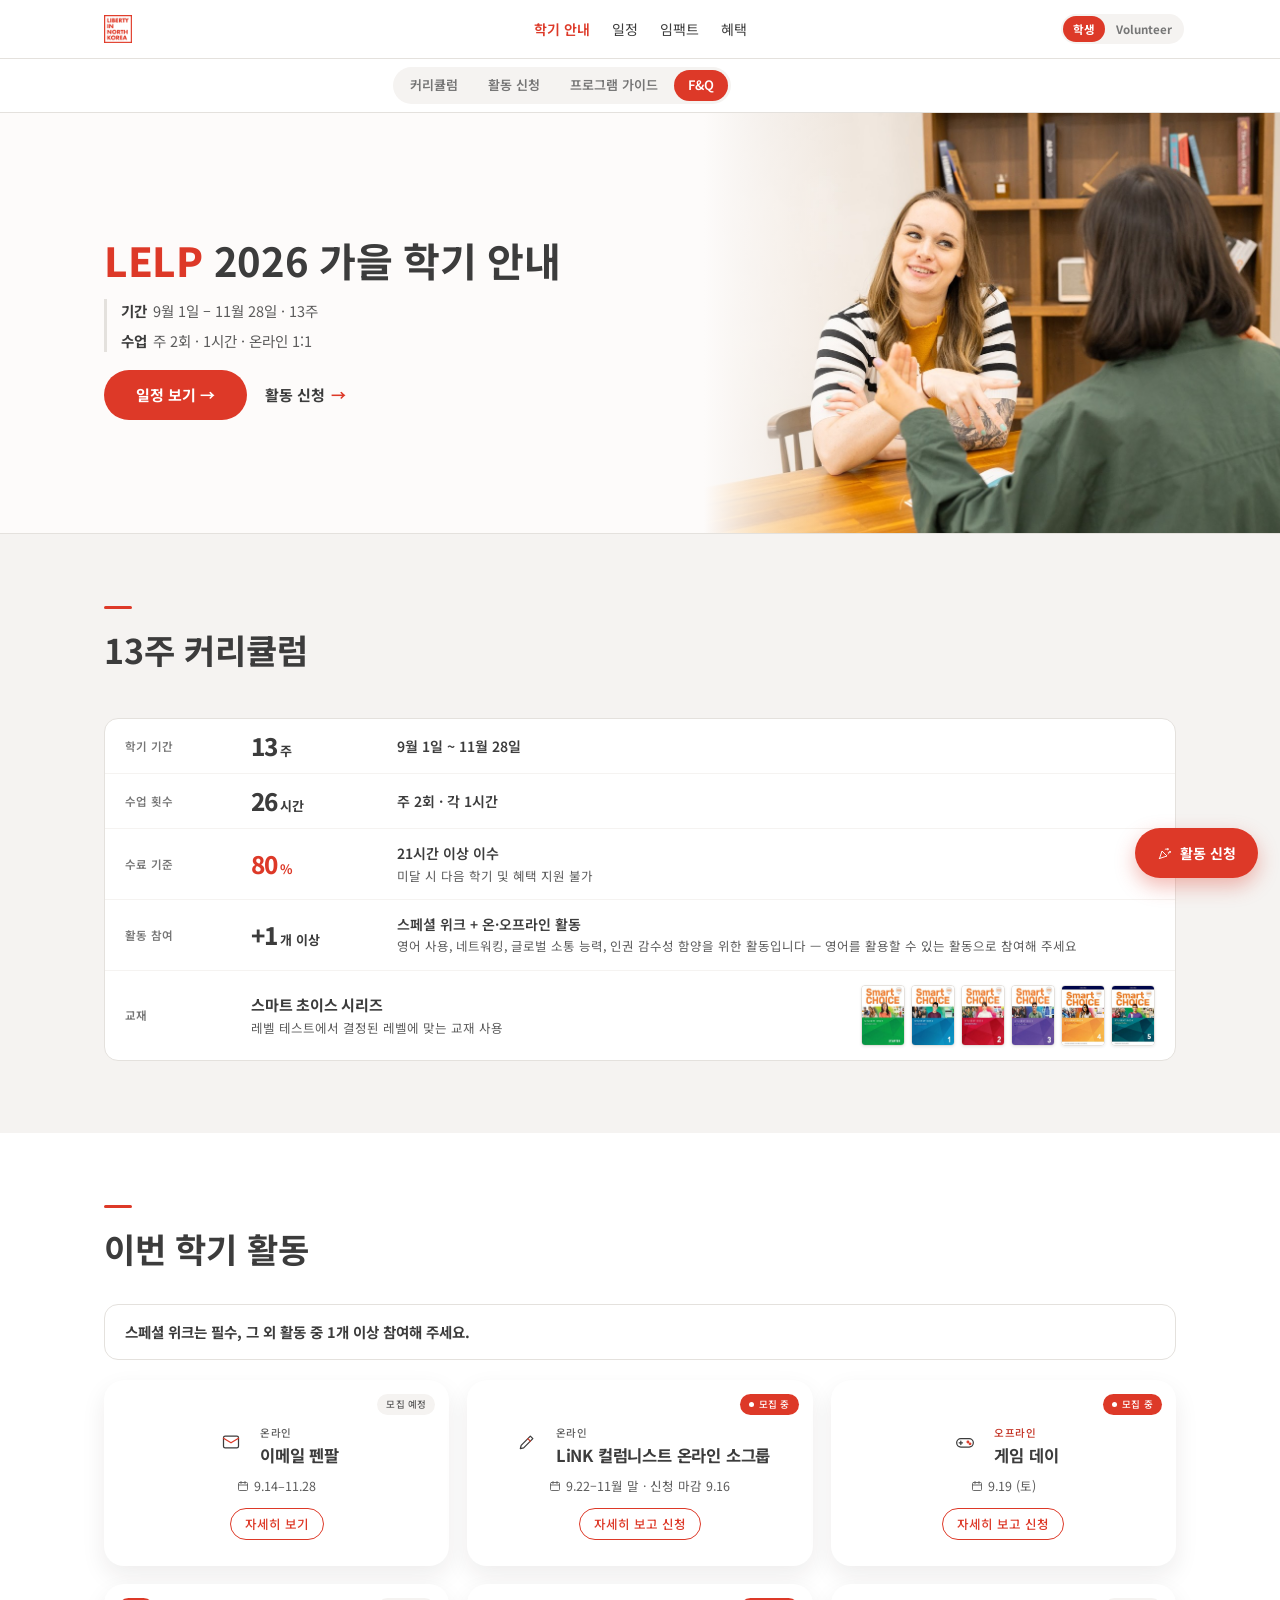
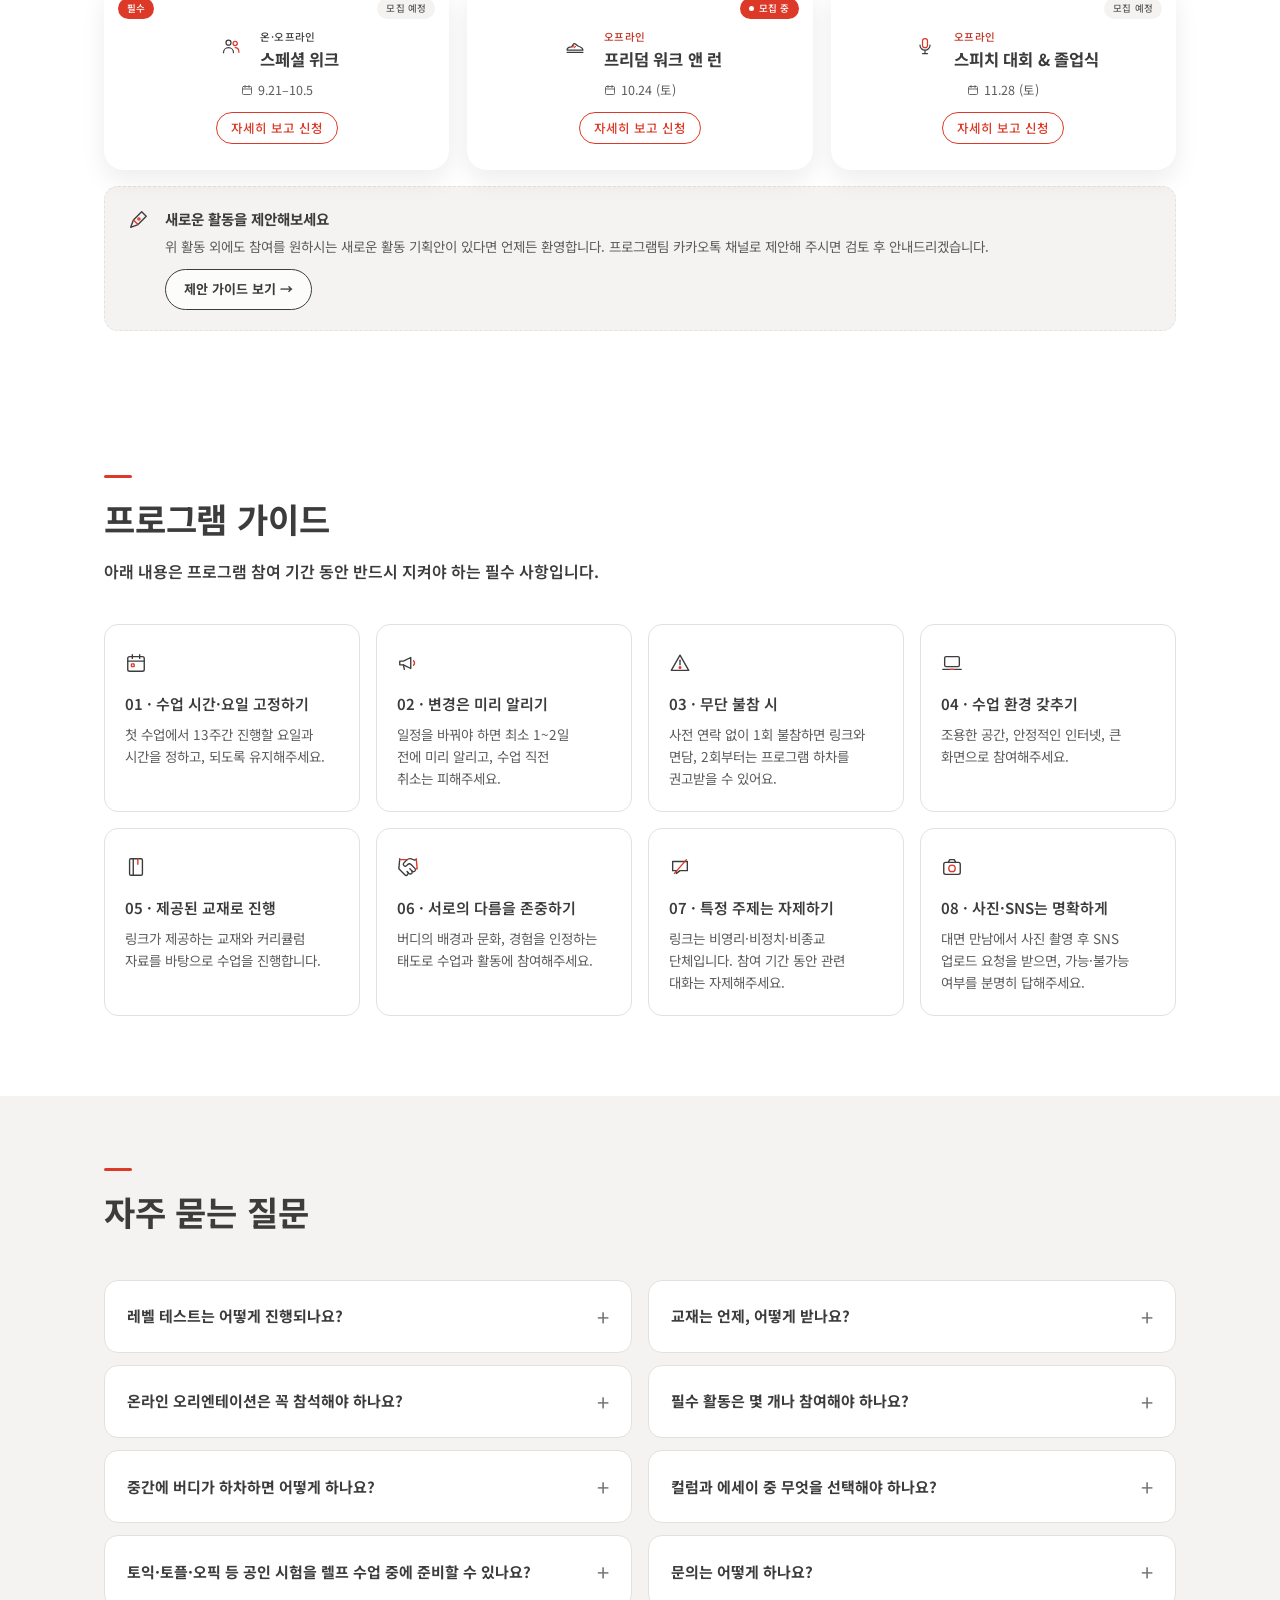
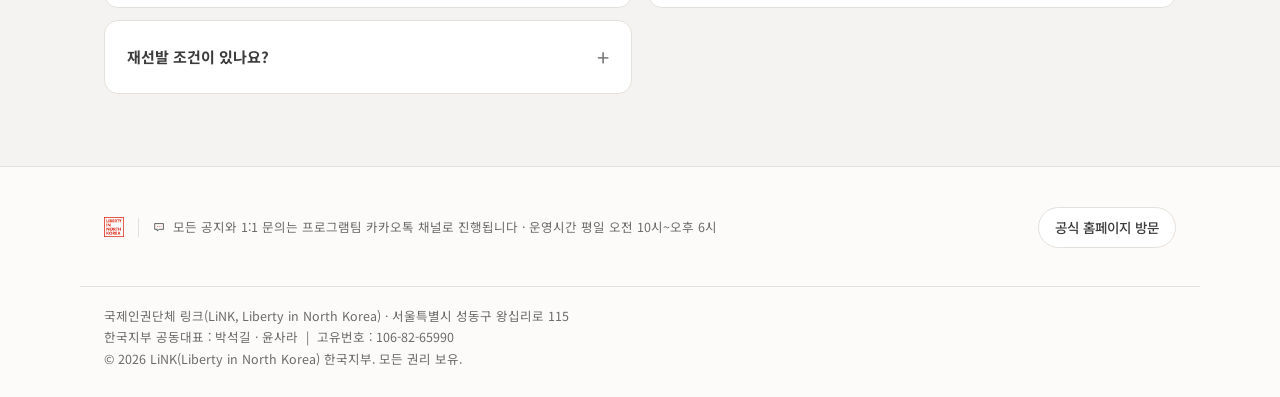
==== index.html @ 780f86e8 "Curriculum section: one panel with a row per item Replaces the 4-up stat cards with a single white p" ====
<!DOCTYPE html>
<html lang="ko">
<head>
<meta charset="UTF-8">
<meta name="viewport" content="width=device-width, initial-scale=1.0">
<title>학기 안내 · LELP · LiNK English Language Program</title>
<meta name="description" content="렐프(LELP) 2026 가을 학기 안내 — 활동, 커리큘럼, 소통 가이드를 한곳에서 확인하세요.">
<link rel="icon" href="assets/link-logo-box.png" type="image/png">
<link rel="preconnect" href="https://fonts.googleapis.com">
<link rel="preconnect" href="https://fonts.gstatic.com" crossorigin>
<link href="https://fonts.googleapis.com/css2?family=Noto+Sans+KR:wght@400;500;600;700;800&display=swap" rel="stylesheet">
<link rel="stylesheet" href="styles.css">
</head>
<body data-role="student">
<svg class="ic-sprite" aria-hidden="true" focusable="false"><symbol id="ic-calendar" viewBox="0 0 24 24"><rect x="3" y="5" width="18" height="16" rx="2"/><path d="M3 10h18M8 3v4M16 3v4"/><rect style="stroke:var(--ic-accent);fill:var(--ic-accent-fill)" x="7" y="13" width="3" height="3" rx="0.5"/></symbol><symbol id="ic-megaphone" viewBox="0 0 24 24"><path d="M3 10v4h4l8 4V6l-8 4H3z"/><path d="M7 14l1 5"/><path style="stroke:var(--ic-accent)" d="M18 9.5c1.5 1.5 1.5 3.5 0 5"/></symbol><symbol id="ic-alert" viewBox="0 0 24 24"><path d="M12 3.5 21.5 20H2.5L12 3.5z"/><path d="M12 9v5"/><circle style="stroke:var(--ic-accent);fill:var(--ic-accent-fill)" cx="12" cy="17" r="0.9"/></symbol><symbol id="ic-laptop" viewBox="0 0 24 24"><rect x="4" y="5" width="16" height="11" rx="1.5"/><path d="M2 19h20"/><path style="stroke:var(--ic-accent)" d="M10 19h4"/></symbol><symbol id="ic-book" viewBox="0 0 24 24"><rect x="5" y="3" width="14" height="18" rx="1.5"/><path d="M9 3v18"/><path style="stroke:var(--ic-accent)" d="M14 3v6"/></symbol><symbol id="ic-handshake" viewBox="0 0 24 24"><path d="m11 17 2 2a1 1 0 1 0 3-3"/><path d="m14 14 2.5 2.5a1 1 0 1 0 3-3l-3.88-3.88a3 3 0 0 0-4.24 0l-.88.88a1 1 0 1 1-3-3l2.81-2.81a5.79 5.79 0 0 1 7.06-.87l.47.28a2 2 0 0 0 1.42.25L21 4"/><path style="stroke:var(--ic-accent)" d="m21 3 1 11h-2"/><path d="M3 3 2 14l6.5 6.5a1 1 0 1 0 3-3"/><path style="stroke:var(--ic-accent)" d="M3 4h8"/></symbol><symbol id="ic-topic-off" viewBox="0 0 24 24"><path d="M4 6h16v10h-8l-4 3v-3H4z"/><path style="stroke:var(--ic-accent)" d="M6 19 19 4"/></symbol><symbol id="ic-camera" viewBox="0 0 24 24"><rect x="3" y="7" width="18" height="13" rx="2"/><path d="M8 7l1.5-3h5L16 7"/><circle style="stroke:var(--ic-accent);fill:var(--ic-accent-fill)" cx="12" cy="13.5" r="3.5"/></symbol><symbol id="ic-pencil" viewBox="0 0 24 24"><path d="M4 20l1-4L16 5l3 3L8 19l-4 1z"/><path style="stroke:var(--ic-accent)" d="M13 8l3 3"/></symbol><symbol id="ic-mail" viewBox="0 0 24 24"><rect x="3" y="5" width="18" height="14" rx="2"/><path style="stroke:var(--ic-accent)" d="M3 7.5 12 13l9-5.5"/></symbol><symbol id="ic-mic" viewBox="0 0 24 24"><rect style="stroke:var(--ic-accent);fill:var(--ic-accent-fill)" x="9" y="3" width="6" height="11" rx="3"/><path d="M6 11a6 6 0 0 0 12 0M12 17v4M9 21h6"/></symbol><symbol id="ic-gamepad" viewBox="0 0 24 24"><rect x="2" y="8" width="20" height="10" rx="5"/><path d="M7 11v4M5 13h4"/><circle style="stroke:var(--ic-accent);fill:var(--ic-accent-fill)" cx="15.5" cy="12" r="1"/><circle style="stroke:var(--ic-accent);fill:var(--ic-accent-fill)" cx="18" cy="14.2" r="1"/></symbol><symbol id="ic-sneaker" viewBox="0 0 24 24"><path d="M2.5 17h19c0-3-3-4-6-5l-3-2.5c-1-.8-2-.6-2.6.4L8 13c-3 0-5.5 1-5.5 4z"/><path d="M2.5 19.5h19"/><path style="stroke:var(--ic-accent)" d="M9 13l1.5-1.5M11 14l1.5-1.5"/></symbol><symbol id="ic-people" viewBox="0 0 24 24"><circle cx="9" cy="8" r="3"/><path d="M3 20c0-3.5 2.7-6 6-6s6 2.5 6 6"/><circle style="stroke:var(--ic-accent);fill:var(--ic-accent-fill)" cx="17" cy="9" r="2.5"/><path style="stroke:var(--ic-accent)" d="M17 14c2.5 0 4.5 2 4.5 5.5"/></symbol><symbol id="ic-clapper" viewBox="0 0 24 24"><rect x="3" y="10" width="18" height="11" rx="2"/><path d="M3 10l2-5 16 2-1 3"/><path style="stroke:var(--ic-accent)" d="M8 5.5l2 4M13 6.2l2 4"/></symbol><symbol id="ic-party" viewBox="0 0 24 24"><path style="stroke:var(--ic-accent);fill:var(--ic-accent-fill)" d="M4 20l4-12 8 8-12 4z"/><path d="M13 5.5c1-1 2-1 3 0M18 10c1 1 1 2 0 3"/><circle cx="17" cy="5" r="0.9"/><circle cx="20.5" cy="9.5" r="0.9"/></symbol><symbol id="ic-pin" viewBox="0 0 24 24"><path d="M12 21s-7-6-7-11a7 7 0 0 1 14 0c0 5-7 11-7 11z"/><circle style="stroke:var(--ic-accent);fill:var(--ic-accent-fill)" cx="12" cy="10" r="2.5"/></symbol><symbol id="ic-pen" viewBox="0 0 24 24"><path d="M4 20l3-8 9-9 5 5-9 9-8 3z"/><path style="stroke:var(--ic-accent)" d="M7 12l5 5"/><circle style="stroke:var(--ic-accent);fill:var(--ic-accent-fill)" cx="13" cy="11" r="1.2"/></symbol><symbol id="ic-books" viewBox="0 0 24 24"><rect x="3.5" y="4" width="4" height="16" rx="1"/><rect style="stroke:var(--ic-accent);fill:var(--ic-accent-fill)" x="9.5" y="4" width="4" height="16" rx="1"/><path d="M15 5.5l3.8-1 3.7 14.5-3.8 1z"/></symbol><symbol id="ic-globe" viewBox="0 0 24 24"><circle cx="12" cy="12" r="9"/><ellipse cx="12" cy="12" rx="3.8" ry="9"/><path style="stroke:var(--ic-accent)" d="M3 12h18M4.5 7.5h15M4.5 16.5h15"/></symbol><symbol id="ic-sprout" viewBox="0 0 24 24"><path d="M12 21V11"/><path d="M12 13c0-4-3-6.5-7.5-6.5C4.5 10.5 7.5 13 12 13z"/><path style="stroke:var(--ic-accent);fill:var(--ic-accent-fill)" d="M12 11c0-4 3-6.5 7.5-6.5C19.5 8.5 16.5 11 12 11z"/></symbol><symbol id="ic-grad" viewBox="0 0 24 24"><path d="M2 9l10-4 10 4-10 4L2 9z"/><path d="M6 11v4c0 2 3 3.5 6 3.5s6-1.5 6-3.5v-4"/><path style="stroke:var(--ic-accent)" d="M22 9v6"/></symbol><symbol id="ic-medal" viewBox="0 0 24 24"><circle style="stroke:var(--ic-accent);fill:var(--ic-accent-fill)" cx="12" cy="15" r="5"/><path d="M9.5 10.5 6.5 3H11l1.5 3.5M14.5 10.5 17.5 3H13"/></symbol><symbol id="ic-trophy" viewBox="0 0 24 24"><path d="M7 4h10v5a5 5 0 0 1-10 0V4z"/><path d="M7 6H4a3 3 0 0 0 3 4M17 6h3a3 3 0 0 1-3 4"/><path d="M12 14v3M8 20h8"/><path style="stroke:var(--ic-accent);fill:var(--ic-accent-fill)" d="M10 17h4v3h-4z"/></symbol><symbol id="ic-bulb" viewBox="0 0 24 24"><path d="M8.5 14a5.5 5.5 0 1 1 7 0c-1 1-1.5 2-1.5 3h-4c0-1-.5-2-1.5-3z"/><path d="M10 20h4"/><path style="stroke:var(--ic-accent)" d="M11 10.5l1 2 1-2"/></symbol><symbol id="ic-card" viewBox="0 0 24 24"><rect x="2" y="6" width="20" height="13" rx="2"/><path style="stroke:var(--ic-accent);fill:var(--ic-accent-fill)" d="M2 9.5h20v2.5H2z"/><path d="M6 15.5h4"/></symbol><symbol id="ic-briefcase" viewBox="0 0 24 24"><rect x="3" y="8" width="18" height="12" rx="2"/><path d="M9 8V6a2 2 0 0 1 2-2h2a2 2 0 0 1 2 2v2"/><path style="stroke:var(--ic-accent)" d="M3 13h18"/></symbol><symbol id="ic-plane" viewBox="0 0 24 24"><path d="M3 11 21 4l-6 17-3-8-9-2z"/><path style="stroke:var(--ic-accent)" d="M12 13l9-9"/></symbol><symbol id="ic-dining" viewBox="0 0 24 24"><path d="M7 3v5a2 2 0 0 0 4 0V3M9 10v11"/><path style="stroke:var(--ic-accent);fill:var(--ic-accent-fill)" d="M17 3c-2.5 2-2.5 8 0 10v8"/></symbol><symbol id="ic-chat" viewBox="0 0 24 24"><path d="M4 5h16v11h-8l-4 3v-3H4z"/><path style="stroke:var(--ic-accent)" d="M8.5 10.5h.01M12 10.5h.01M15.5 10.5h.01"/></symbol><symbol id="ic-heart" viewBox="0 0 24 24"><path d="M12 20s-7-4.5-7-10a4 4 0 0 1 7-2.5A4 4 0 0 1 19 10c0 5.5-7 10-7 10z"/><path style="stroke:var(--ic-accent)" d="M8.3 9c.2-1 1-1.8 2-2.2"/></symbol><symbol id="ic-book-open" viewBox="0 0 24 24"><path d="M12 6c-2-1.5-5-1.5-8-.5V19c3-1 6-1 8 .5 2-1.5 5-1.5 8-.5V5.5c-3-1-6-1-8 .5z"/><path style="stroke:var(--ic-accent)" d="M12 6v13.5"/></symbol></svg>

<!-- ============ HEADER ============ -->
<header class="site-header">
  <div class="header-inner">
    <a class="brand" href="index.html">
      <span class="brand-lockup">
        <span class="brand-row">
          <img class="brand-mark" src="assets/link-logo-box.png" alt="LiNK — Liberty in North Korea">
        </span>
      </span>
    </a>

    <nav class="main-nav">
      <a href="index.html"><span data-r-student>학기 안내</span><span data-r-volunteer>Guide</span></a>
      <a href="timeline.html"><span data-r-student>일정</span><span data-r-volunteer>Schedule</span></a>
      <a href="impact.html"><span data-r-student>임팩트</span><span data-r-volunteer>Impact</span></a>
      <a href="benefits.html"><span data-r-student>혜택</span><span data-r-volunteer>Benefits</span></a>
    </nav>

    <div class="role-switch" role="group" aria-label="역할 선택 / Choose your role">
      <span class="role-switch-thumb" aria-hidden="true"></span>
      <button class="role-btn" data-role-btn="student" aria-pressed="true">학생</button>
      <button class="role-btn" data-role-btn="volunteer" aria-pressed="false">Volunteer</button>
    </div>

    <button class="nav-toggle" aria-label="메뉴 열기" aria-expanded="false"><span></span><span></span><span></span></button>
  </div>
  <nav class="mobile-nav">
    <a href="index.html"><span data-r-student>학기 안내</span><span data-r-volunteer>Guide</span></a>
    <a href="timeline.html"><span data-r-student>일정</span><span data-r-volunteer>Schedule</span></a>
    <a href="impact.html"><span data-r-student>임팩트</span><span data-r-volunteer>Impact</span></a>
    <a href="benefits.html"><span data-r-student>혜택</span><span data-r-volunteer>Benefits</span></a>
  </nav>
</header>

<!-- ============ SUB-NAV (jump to section, this page only) ============ -->
<nav class="subnav" aria-label="학기 안내 페이지 섹션 이동">
  <div class="subnav-inner">
    <span class="subnav-thumb" aria-hidden="true"></span>
    <a href="#sg-curriculum" class="subnav-link"><span data-r-student>커리큘럼</span><span data-r-volunteer>Curriculum</span></a>
    <a href="#sg-activities" class="subnav-link"><span data-r-student>활동 신청</span><span data-r-volunteer>Sign Up</span></a>
    <a href="#sg-guide" class="subnav-link"><span data-r-student>프로그램 가이드</span><span data-r-volunteer>Program Guide</span></a>
    <a href="#sg-faq" class="subnav-link"><span data-r-student>F&amp;Q</span><span data-r-volunteer>F&amp;Q</span></a>
  </div>
</nav>

<main id="top">

  <!-- ============ HERO ============ -->
  <section class="hero hero-split">
    <div class="container">
      <div class="hero-text">
        <h1>
          <span data-r-student><strong class="hero-accent">LELP</strong> 2026 가을 학기 안내</span>
          <span data-r-volunteer><strong class="hero-accent">LELP</strong> Fall Semester 2026</span>
        </h1>
        <div class="hero-facts">
          <div><b><span data-r-student>기간</span><span data-r-volunteer>Period</span></b><span data-r-student>9월 1일 – 11월 28일 · 13주</span><span data-r-volunteer>Sep 1 – Nov 28 · 13 weeks</span></div>
          <div><b><span data-r-student>수업</span><span data-r-volunteer>Classes</span></b><span data-r-student>주 2회 · 1시간 · 온라인 1:1</span><span data-r-volunteer>Twice a week · 1 hour · 1:1 online</span></div>
        </div>

        <div class="hero-actions">
          <a href="timeline.html" class="btn btn-primary">
            <span data-r-student>일정 보기 →</span><span data-r-volunteer>View Schedule →</span>
          </a>
          <a href="#sg-activities" class="hero-link"><span data-r-student>활동 신청</span><span data-r-volunteer>Sign Up</span><i aria-hidden="true">→</i></a>
        </div>
      </div>
    <div class="hero-photo"><img src="assets/overview/conversation-hero.jpg" alt="LELP student and volunteer in a 1:1 conversation session" loading="eager"></div>
    </div>
  </section>

  <!-- ============ CURRICULUM ============ -->
  <section id="sg-curriculum" class="alt-bg">
    <div class="container">
      <div class="section-head">
        <div class="sh-row">
          <h2><span data-r-student>13주 커리큘럼</span><span data-r-volunteer>13-Week Curriculum</span></h2>
        </div>
      </div>
      <div class="spec-panel">
        <div class="spec-line">
          <span class="spec-key"><span data-r-student>학기 기간</span><span data-r-volunteer>Semester Period</span></span>
          <p class="spec-big"><span data-r-student>13<small>주</small></span><span data-r-volunteer>13<small>weeks</small></span></p>
          <div class="spec-body">
            <p class="spec-desc"><span data-r-student>9월 1일 ~ 11월 28일</span><span data-r-volunteer>Sep 1 – Nov 28</span></p>
          </div>
        </div>
        <div class="spec-line">
          <span class="spec-key"><span data-r-student>수업 횟수</span><span data-r-volunteer>Class Frequency</span></span>
          <p class="spec-big"><span data-r-student>26<small>시간</small></span><span data-r-volunteer>26<small>hrs</small></span></p>
          <div class="spec-body">
            <p class="spec-desc"><span data-r-student>주 2회 · 각 1시간</span><span data-r-volunteer>Twice a week · 1 hour each</span></p>
          </div>
        </div>
        <div class="spec-line">
          <span class="spec-key"><span data-r-student>수료 기준</span><span data-r-volunteer>Completion Requirement</span></span>
          <p class="spec-big spec-val-accent">80<small>%</small></p>
          <div class="spec-body">
            <p class="spec-desc"><span data-r-student>21시간 이상 이수</span><span data-r-volunteer>21+ hours attended</span></p>
            <p class="spec-note">
              <span data-r-student>미달 시 다음 학기 및 혜택 지원 불가</span>
              <span data-r-volunteer>Falling short may limit next-semester participation and benefits</span>
            </p>
          </div>
        </div>
        <div class="spec-line">
          <span class="spec-key"><span data-r-student>활동 참여</span><span data-r-volunteer>Activity Participation</span></span>
          <p class="spec-big"><span data-r-student>+1<small>개 이상</small></span><span data-r-volunteer>Optional</span></p>
          <div class="spec-body">
            <p class="spec-desc"><span data-r-student>스페셜 위크 + 온·오프라인 활동</span><span data-r-volunteer>Join any activities you like</span></p>
            <p class="spec-note">
              <span data-r-student>영어 사용, 네트워킹, 글로벌 소통 능력, 인권 감수성 함양을 위한 활동입니다 — 영어를 활용할 수 있는 활동으로 참여해 주세요</span>
              <span data-r-volunteer>Activities build English use, networking, global communication, and human-rights awareness</span>
            </p>
          </div>
        </div>
        <div class="spec-line spec-line-book">
          <span class="spec-key"><span data-r-student>교재</span><span data-r-volunteer>Textbook</span></span>
          <div class="spec-body">
            <p class="spec-val"><span data-r-student>스마트 초이스 시리즈</span><span data-r-volunteer>Smart Choice series</span></p>
            <p class="spec-note" data-r-student>레벨 테스트에서 결정된 레벨에 맞는 교재 사용</p>
          </div>
          <div class="textbook-covers">
            <img src="assets/textbook/smart-choice-starter.jpg" alt="Smart Choice Starter" loading="lazy">
            <img src="assets/textbook/smart-choice-1.jpg" alt="Smart Choice 1" loading="lazy">
            <img src="assets/textbook/smart-choice-2.jpg" alt="Smart Choice 2" loading="lazy">
            <img src="assets/textbook/smart-choice-3.jpg" alt="Smart Choice 3" loading="lazy">
            <img src="assets/textbook/smart-choice-4.jpg" alt="Smart Choice 4" loading="lazy">
            <img src="assets/textbook/smart-choice-5.jpg" alt="Smart Choice 5" loading="lazy">
          </div>
        </div>
      </div>
    </div>
  </section>

  <!-- ============ ACTIVITIES (this semester's events) ============ -->
  <section id="sg-activities">
    <div class="container">
      <div class="section-head">
        <div class="sh-row">
          <h2><span data-r-student>이번 학기 활동</span><span data-r-volunteer>Activities</span></h2>
        </div>
      </div>
      <div class="activity-timeline">
        <div class="activity-highlight" data-r-student>
          <div class="ah-text">
            <p>스페셜 위크는 필수, 그 외 활동 중 1개 이상 참여해 주세요.</p>
          </div>
        </div>
        <div class="activity-grid">
          <div class="ac-card ac-cat-online" data-r-student>
            <span class="ac-status ac-status-upcoming"><span data-r-student>모집 예정</span><span data-r-volunteer>Opening Soon</span></span>
            <div class="ac-head">
              <div class="ac-icon"><svg class="ic" aria-hidden="true"><use href="#ic-mail"/></svg></div>
              <div class="ac-head-text">
                <span class="ac-tag" data-r-student>온라인</span>
                <h4 class="ac-title" data-r-student>이메일 펜팔</h4>
              </div>
            </div>
            <span class="ac-date" data-r-student>9.14–11.28</span>
            <a href="activity.html#act-penpal" class="ac-btn" data-r-student>자세히 보기</a>
          </div>
          <div class="ac-card ac-cat-online" data-r-student>
            <span class="ac-status ac-status-upcoming"><span data-r-student>모집 예정</span><span data-r-volunteer>Opening Soon</span></span>
            <div class="ac-head">
              <div class="ac-icon"><svg class="ic" aria-hidden="true"><use href="#ic-pencil"/></svg></div>
              <div class="ac-head-text">
                <span class="ac-tag" data-r-student>온라인</span>
                <h4 class="ac-title" data-r-student>LiNK 컬럼니스트 온라인 소그룹</h4>
              </div>
            </div>
            <span class="ac-date" data-r-student>9.22–11월 말 · 신청 마감 9.16</span>
            <a href="activity.html#act-column" class="ac-btn" data-r-student>자세히 보고 신청</a>
          </div>
          <div class="ac-card ac-cat-offline">
            <span class="ac-status ac-status-upcoming"><span data-r-student>모집 예정</span><span data-r-volunteer>Opening Soon</span></span>
            <div class="ac-head">
              <div class="ac-icon"><svg class="ic" aria-hidden="true"><use href="#ic-gamepad"/></svg></div>
              <div class="ac-head-text">
                <span class="ac-tag"><span data-r-student>오프라인</span><span data-r-volunteer>Offline</span></span>
                <h4 class="ac-title"><span data-r-student>게임 데이</span><span data-r-volunteer>Game Day</span></h4>
              </div>
            </div>
            <span class="ac-date"><span data-r-student>9.19 (토)</span><span data-r-volunteer>Sep 19 (Sat)</span></span>
            <a href="activity.html#act-gameday" class="ac-btn"><span data-r-student>자세히 보고 신청</span><span data-r-volunteer>Details &amp; Apply</span></a>
          </div>
          <div class="ac-card ac-cat-mixed">
            <span class="ac-required" data-r-student>필수</span>
            <span class="ac-status ac-status-upcoming"><span data-r-student>모집 예정</span><span data-r-volunteer>Opening Soon</span></span>
            <div class="ac-head">
              <div class="ac-icon"><svg class="ic" aria-hidden="true"><use href="#ic-people"/></svg></div>
              <div class="ac-head-text">
                <span class="ac-tag"><span data-r-student>온·오프라인</span><span data-r-volunteer>On/Offline</span></span>
                <h4 class="ac-title"><span data-r-student>스페셜 위크</span><span data-r-volunteer>Special Weeks</span></h4>
              </div>
            </div>
            <span class="ac-date"><span data-r-student>9.21–10.5</span><span data-r-volunteer>Sep 21–Oct 5</span></span>
            <a href="activity.html#act-specialweek" class="ac-btn"><span data-r-student>자세히 보고 신청</span><span data-r-volunteer>Details &amp; Apply</span></a>
          </div>
          <div class="ac-card ac-cat-offline">
            <span class="ac-status ac-status-upcoming"><span data-r-student>모집 예정</span><span data-r-volunteer>Opening Soon</span></span>
            <div class="ac-head">
              <div class="ac-icon"><svg class="ic" aria-hidden="true"><use href="#ic-sneaker"/></svg></div>
              <div class="ac-head-text">
                <span class="ac-tag"><span data-r-student>오프라인</span><span data-r-volunteer>Offline</span></span>
                <h4 class="ac-title"><span data-r-student>프리덤 워크 앤 런</span><span data-r-volunteer>Freedom Walk &amp; Run</span></h4>
              </div>
            </div>
            <span class="ac-date"><span data-r-student>10.24 (토)</span><span data-r-volunteer>Oct 24 (Sat)</span></span>
            <a href="https://fwr.libertyinnorthkorea.or.kr/2026/" class="ac-btn" target="_blank" rel="noopener"><span data-r-student>자세히 보고 신청</span><span data-r-volunteer>Details &amp; Apply</span></a>
          </div>
          <div class="ac-card ac-cat-offline">
            <span class="ac-status ac-status-upcoming"><span data-r-student>모집 예정</span><span data-r-volunteer>Opening Soon</span></span>
            <div class="ac-head">
              <div class="ac-icon"><svg class="ic" aria-hidden="true"><use href="#ic-mic"/></svg></div>
              <div class="ac-head-text">
                <span class="ac-tag"><span data-r-student>오프라인</span><span data-r-volunteer>Offline</span></span>
                <h4 class="ac-title"><span data-r-student>스피치 대회 &amp; 졸업식</span><span data-r-volunteer>Speech Contest &amp; Completion Ceremony</span></h4>
              </div>
            </div>
            <span class="ac-date"><span data-r-student>11.28 (토)</span><span data-r-volunteer>Nov 28 (Sat)</span></span>
            <a href="activity.html#act-speech" class="ac-btn"><span data-r-student>자세히 보고 신청</span><span data-r-volunteer>Details &amp; Apply</span></a>
          </div>
        </div>
        <div class="activity-proposal">
          <div class="ap-icon"><svg class="ic" aria-hidden="true"><use href="#ic-pen"/></svg></div>
          <div class="ap-body">
            <h4>
              <span data-r-student>새로운 활동을 제안해보세요</span>
              <span data-r-volunteer>Propose a New Activity</span>
            </h4>
            <p>
              <span data-r-student>위 활동 외에도 참여를 원하시는 새로운 활동 기획안이 있다면 언제든 환영합니다. 프로그램팀 카카오톡 채널로 제안해 주시면 검토 후 안내드리겠습니다.</span>
              <span data-r-volunteer>Beyond the activities listed above, we welcome proposals for new activities at any time. Please share your idea with the program team via KakaoTalk, and we will follow up after reviewing it.</span>
            </p>
            <a href="proposal-guide.html" class="btn btn-ghost btn-sm">
              <span data-r-student>제안 가이드 보기 →</span><span data-r-volunteer>View Proposal Guide →</span>
            </a>
          </div>
        </div>
      </div>
    </div>
  </section>

  <!-- ============ COMMUNICATION GUIDE ============ -->
  <section id="sg-guide">
    <div class="container">
      <div class="section-head">
        <div class="sh-row">
          <h2><span data-r-student>프로그램 가이드</span><span data-r-volunteer>Program Guide</span></h2>
        </div>
        <p><span data-r-student>아래 내용은 프로그램 참여 기간 동안 반드시 지켜야 하는 필수 사항입니다.</span><span data-r-volunteer>The items below are required guidelines you must follow throughout the program.</span></p>
      </div>
      <div class="motivation-grid motivation-grid-4">
        <div class="motivation-card">
          <div class="icon"><svg class="ic" aria-hidden="true"><use href="#ic-calendar"/></svg></div>
          <h4><span data-r-student>01 · 수업 시간·요일 고정하기</span><span data-r-volunteer>01 · Fix Your Class Time</span></h4>
          <p>
            <span data-r-student>첫 수업에서 13주간 진행할 요일과 시간을 정하고, 되도록 유지해주세요.</span>
            <span data-r-volunteer>Agree on a weekly day and time with your buddy in your first session, and stick to it for the 13 weeks.</span>
          </p>
        </div>
        <div class="motivation-card">
          <div class="icon"><svg class="ic" aria-hidden="true"><use href="#ic-megaphone"/></svg></div>
          <h4><span data-r-student>02 · 변경은 미리 알리기</span><span data-r-volunteer>02 · Give Advance Notice</span></h4>
          <p>
            <span data-r-student>일정을 바꿔야 하면 최소 1~2일 전에 미리 알리고, 수업 직전 취소는 피해주세요.</span>
            <span data-r-volunteer>If you need to reschedule, let your buddy know at least 1–2 days ahead, and avoid canceling right before class.</span>
          </p>
        </div>
        <div class="motivation-card" data-r-student>
          <div class="icon"><svg class="ic" aria-hidden="true"><use href="#ic-alert"/></svg></div>
          <h4><span data-r-student>03 · 무단 불참 시</span></h4>
          <p>
            <span data-r-student>사전 연락 없이 1회 불참하면 링크와 면담, 2회부터는 프로그램 하차를 권고받을 수 있어요.</span>
          </p>
        </div>
        <div class="motivation-card">
          <div class="icon"><svg class="ic" aria-hidden="true"><use href="#ic-laptop"/></svg></div>
          <h4><span data-r-student>04 · 수업 환경 갖추기</span><span data-r-volunteer>03 · Set Up Your Space</span></h4>
          <p>
            <span data-r-student>조용한 공간, 안정적인 인터넷, 큰 화면으로 참여해주세요.</span>
            <span data-r-volunteer>Join from a quiet space with a stable connection, on as large a screen as you can.</span>
          </p>
        </div>
        <div class="motivation-card">
          <div class="icon"><svg class="ic" aria-hidden="true"><use href="#ic-book"/></svg></div>
          <h4><span data-r-student>05 · 제공된 교재로 진행</span><span data-r-volunteer>04 · Use the Provided Materials</span></h4>
          <p>
            <span data-r-student>링크가 제공하는 교재와 커리큘럼 자료를 바탕으로 수업을 진행합니다.</span>
            <span data-r-volunteer>Sessions follow the curriculum and materials LiNK provides.</span>
          </p>
        </div>
        <div class="motivation-card">
          <div class="icon"><svg class="ic" aria-hidden="true"><use href="#ic-handshake"/></svg></div>
          <h4><span data-r-student>06 · 서로의 다름을 존중하기</span><span data-r-volunteer>05 · Respect Each Other's Background</span></h4>
          <p>
            <span data-r-student>버디의 배경과 문화, 경험을 인정하는 태도로 수업과 활동에 참여해주세요.</span>
            <span data-r-volunteer>Approach sessions and activities with respect for your student's culture and experience.</span>
          </p>
        </div>
        <div class="motivation-card">
          <div class="icon"><svg class="ic" aria-hidden="true"><use href="#ic-topic-off"/></svg></div>
          <h4><span data-r-student>07 · 특정 주제는 자제하기</span><span data-r-volunteer>06 · Keep Certain Topics Off the Table</span></h4>
          <p>
            <span data-r-student>링크는 비영리·비정치·비종교 단체입니다. 참여 기간 동안 관련 대화는 자제해주세요.</span>
            <span data-r-volunteer>LiNK is a non-profit, non-political, non-religious organization — please avoid these topics during the program.</span>
          </p>
        </div>
        <div class="motivation-card">
          <div class="icon"><svg class="ic" aria-hidden="true"><use href="#ic-camera"/></svg></div>
          <h4><span data-r-student>08 · 사진·SNS는 명확하게</span><span data-r-volunteer>07 · Be Clear About Photos</span></h4>
          <p>
            <span data-r-student>대면 만남에서 사진 촬영 후 SNS 업로드 요청을 받으면, 가능·불가능 여부를 분명히 답해주세요.</span>
            <span data-r-volunteer>If you take photos together and plan to post them on social media, please make sure to get your student's consent first.</span>
          </p>
        </div>
      </div>
    </div>
  </section>

  <!-- ============ F&Q ============ -->
  <section id="sg-faq" class="alt-bg">
    <div class="container">
      <div class="section-head">
        <div class="sh-row">
          <h2><span data-r-student>자주 묻는 질문</span><span data-r-volunteer>Frequently Asked Questions</span></h2>
        </div>
      </div>
      <div class="faq-acc">
        <details class="faq-acc-item">
          <summary><span data-r-student>레벨 테스트는 어떻게 진행되나요?</span><span data-r-volunteer>How does the level test work?</span></summary>
          <p>
            <span data-r-student>8월 18~20일 전화로 1:1 레벨 테스트를 진행해 회화 실력을 확인하고, 그에 맞는 교재와 봉사자를 매칭합니다.</span>
            <span data-r-volunteer>A 1:1 phone level test is conducted to assess your student's speaking level and match them with the right textbook and volunteer.</span>
          </p>
        </details>
        <details class="faq-acc-item" data-r-student>
          <summary data-r-student>교재는 언제, 어떻게 받나요?</summary>
          <div class="faq-answer" data-r-student>
            <div class="faq-block">
              <span class="faq-subhead-pill">주문·배송</span>
              <ul>
                <li>9월 1~2일 주문 시 <strong>1~2일 내</strong> 수령</li>
                <li>종이 교재: 교보문고 &lsquo;선물하기&rsquo;로 발송 — 카카오톡 알림톡에서 배송지 직접 입력 (교보문고 회원가입 필요)</li>
                <li>전자 교재: 접속 주소와 아이디·비밀번호 제공</li>
              </ul>
            </div>
            <div class="faq-block">
              <span class="faq-subhead-pill">받는 교재</span>
              <ul>
                <li>신입생: 레벨테스트 결과에 맞는 교재 배정</li>
                <li>기존 참가자: &lsquo;기존 교재 계속 사용&rsquo; 선택 시 갖고 있는 책 그대로, 그 외에는 점수에 따라 배정</li>
              </ul>
            </div>
            <div class="faq-block">
              <span class="faq-subhead-pill">중도 하차 시</span>
              <ul>
                <li>시작 후 2~3주 이내 하차하면 교재 반송 (택배비 본인 부담)</li>
              </ul>
            </div>
          </div>
        </details>
        <details class="faq-acc-item">
          <summary><span data-r-student>온라인 오리엔테이션은 꼭 참석해야 하나요?</span><span data-r-volunteer>Is the online orientation mandatory?</span></summary>
          <p>
            <span data-r-student>네, 8월 24일 온라인 오리엔테이션은 기존 참가자를 포함해 전원 필수 참여입니다.</span>
            <span data-r-volunteer>Yes and no. It's optional for returning volunteers, but mandatory for new volunteers. If you're unable to attend, orientation materials and a quiz will be provided instead.</span>
          </p>
        </details>
        <details class="faq-acc-item" data-r-student>
          <summary data-r-student>필수 활동은 몇 개나 참여해야 하나요?</summary>
          <p data-r-student>
            스페셜 위크(9.21~10.5)는 필수이며, 이 외 온·오프라인 활동 중 1개 이상 참여가 요구됩니다.
          </p>
        </details>
        <details class="faq-acc-item" data-r-student>
          <summary data-r-student>중간에 버디가 하차하면 어떻게 하나요?</summary>
          <div class="faq-answer" data-r-student>
            <p>하차 시점에 따라 아래와 같이 지원해 드립니다.</p>
            <div class="faq-block">
              <span class="faq-subhead-pill">학기 초반에 하차한 경우</span>
              <ul>
                <li>대기자 중 봉사자를 새로 선발해 <strong>재매칭</strong>해 드립니다 — <strong>3일에서 길게는 일주일</strong> 정도 소요돼요.</li>
              </ul>
              <div class="faq-callout">재매칭 기간에 진행되지 못한 수업 시간은 <strong>수료 조건에서 제외</strong>되어 불이익이 없습니다.</div>
            </div>
            <div class="faq-block">
              <span class="faq-subhead-pill">학기 중반 이후에 하차한 경우</span>
              <ul>
                <li>다음 학기 참여 시, <strong>렐프 기존 참가자</strong> 중 신뢰할 수 있는 분을 매칭해 드려요.</li>
              </ul>
            </div>
          </div>
        </details>
        <details class="faq-acc-item" data-r-student>
          <summary data-r-student>컬럼과 에세이 중 무엇을 선택해야 하나요?</summary>
          <p data-r-student>사용 중인 Smart Choice 교재 레벨에 따라 다릅니다 — 레벨 3 이상은 컬럼(1.5~2p), 레벨 2 이상은 에세이(1~1.5p)를 선택할 수 있습니다.</p>
        </details>
        <details class="faq-acc-item" data-r-student>
          <summary data-r-student>토익·토플·오픽 등 공인 시험을 렐프 수업 중에 준비할 수 있나요?</summary>
          <div class="faq-answer" data-r-student>
            <div class="faq-block">
              <span class="faq-subhead-pill">원칙</span>
              <ul>
                <li><strong class="faq-no">아니요.</strong> 먼저 LiNK에서 제공하는 교재로 수업을 진행해 주셔야 합니다.</li>
              </ul>
            </div>
            <div class="faq-block">
              <span class="faq-subhead-pill">예외적으로 가능한 경우</span>
              <ul>
                <li>봉사자와 논의 후, 시험 <strong>한 주 전에는 1~2시간</strong> 정도 준비가 가능해요.</li>
              </ul>
            </div>
          </div>
        </details>
        <details class="faq-acc-item">
          <summary><span data-r-student>문의는 어떻게 하나요?</span><span data-r-volunteer>How do I get in touch?</span></summary>
          <p>
            <span data-r-student>프로그램팀 카카오톡 채널로 문의해 주세요. 운영시간은 평일 오전 10시~오후 6시입니다.</span>
            <span data-r-volunteer>Reach the program team through the KakaoTalk channel. Office hours are weekdays 10am–6pm.</span>
          </p>
        </details>
        <details class="faq-acc-item" data-r-student>
          <summary data-r-student>재선발 조건이 있나요?</summary>
          <p data-r-student>지난 학기에 필수 활동에 참여하지 못했다면, 이번 학기 &lsquo;활동 2개 이상 참여&rsquo; 조건으로 재선발이 가능합니다. 선발이 어려운 경우, 우수 수료한 참가자에게 먼저 기회가 제공됩니다.</p>
        </details>
      </div>
    </div>
  </section>

  <a href="#sg-activities" class="floating-apply-btn">
    <span class="floating-apply-icon"><svg class="ic" aria-hidden="true"><use href="#ic-party"/></svg></span>
    <span data-r-student>활동 신청</span><span data-r-volunteer>Sign Up</span>
  </a>

</main>

<!-- ============ FOOTER ============ -->
<footer class="site-footer">
  <div class="container footer-inner">
    <div class="footer-brand-group">
      <a class="footer-brand" href="index.html">
        <span class="brand-row">
          <img class="brand-mark" src="assets/link-logo-box.png" alt="LiNK">
        </span>
      </a>
      <span class="footer-kakao" data-r-student><svg class="ic" aria-hidden="true"><use href="#ic-chat"/></svg> 모든 공지와 1:1 문의는 프로그램팀 카카오톡 채널로 진행됩니다 · 운영시간 평일 오전 10시~오후 6시</span>
    </div>

    <div class="footer-actions">
      <a data-r-student class="footer-action-btn" href="https://www.libertyinnorthkorea.or.kr/" target="_blank" rel="noopener">공식 홈페이지 방문</a>

      <a data-r-volunteer class="footer-action-btn" href="https://www.libertyinnorthkorea.or.kr/" target="_blank" rel="noopener">Visit LiNK Korea Chapter</a>
      <a data-r-volunteer class="footer-action-btn" href="https://libertyinnorthkorea.org/" target="_blank" rel="noopener">Visit LiNK International (HQ)</a>
    </div>
  </div>

  <div class="container footer-meta">
    <p data-r-student>
      국제인권단체 링크(LiNK, Liberty in North Korea) · 서울특별시 성동구 왕십리로 115<br>
      한국지부 공동대표 : 박석길 · 윤사라 &nbsp;|&nbsp; 고유번호 : 106-82-65990<br>
      © 2026 LiNK(Liberty in North Korea) 한국지부. 모든 권리 보유.
    </p>
    <p data-r-volunteer>
      Liberty in North Korea is a 501(c)3 Nonprofit Organization. EIN 73-1710135.<br>
      © 2026 Liberty in North Korea. All rights reserved.
    </p>
  </div>
</footer>

<script src="script.js"></script>
</body>
</html>
---- styles.css ----
/* ==========================================================================
   LELP · LiNK English Language Program — Fall 2026
   ========================================================================== */

:root {
  /* LiNK brand red — matches libertyinnorthkorea.or.kr / .org exactly (rgb(221,57,40)) */
  --red: #DD3928;
  --red-dark: #C22E1F;
  --red-darker: #98230F;
  --red-tint: #FCEBE8;
  --red-tint-2: #FBDAD5;
  --ink: #333333;
  --ink-soft: #5C5C5C;
  --footer-muted: #767676;
  --gray-600: #767676;
  --gray-300: #E4E1DD;
  --gray-100: #F5F3F1;
  --bg: #FFFFFF;
  --cream: #FDFBFA;
  --radius-sm: 8px;
  --radius-md: 10px;
  --radius-lg: 14px;
  --shadow-card: none;
  --shadow-pop: 0 8px 20px rgba(221, 57, 40, 0.18);
  --maxw: 1120px;
  /* Noto Sans KR (Google Fonts) for both Korean and English — it carries Hangul
     and Latin in one family, so the two roles share a single typeface. Chosen
     over self-hosting Pretendard because Google serves it as unicode-range
     subsets, which keeps the repo and the artifact bundle small.
     The --font-ko/--font-en names are kept so existing rules don't all change. */
  --font-ko: "Noto Sans KR", "Apple SD Gothic Neo", "Malgun Gothic",
    -apple-system, "Segoe UI", Roboto, sans-serif;
  --font-en: var(--font-ko);
  --font: var(--font-ko);
}

* { box-sizing: border-box; }
html {
  scroll-behavior: smooth;
  /* Safety net only — overflow-x is NOT set on <body> because that would
     turn body into a scroll container and break position:sticky on the
     header (a direct child) in some browsers. The real fix for the mobile
     overflow is making the header content fit (see @media rules below). */
  overflow-x: hidden;
  max-width: 100%;
}
body {
  margin: 0;
  font-family: var(--font-ko);
  color: var(--ink);
  background: var(--bg);
  line-height: 1.6;
  -webkit-font-smoothing: antialiased;
}
/* Ink tone follows each brand site's own measured text color, not one
   shared gray — libertyinnorthkorea.or.kr sits darker/denser (Pretendard),
   libertyinnorthkorea.org sits lighter/airier (Futura PT). */
body[data-role="student"] {
  font-family: var(--font-ko);
  --ink: #3C3C3C;
  --ink-soft: #5C5C5C;
  --footer-muted: #6B6B6B;
}
body[data-role="volunteer"] {
  font-family: var(--font-en);
  --ink: #4D4D4D;
  --ink-soft: #767676;
  --footer-muted: #999999;
}
img, svg { max-width: 100%; display: block; }
a { color: inherit; text-decoration: none; }
ul { margin: 0; padding: 0; list-style: none; }
h1, h2, h3, h4, p { margin: 0; }
/* Prevent awkward line breaks (a lone orphaned word, a phrase split at a bad
   point, or — critically for Korean — a word split mid-syllable) without
   touching any actual copy. word-break:keep-all restricts where a line CAN
   break (word boundaries only, never inside a 결합한-style compound);
   text-wrap balances/prettifies WHICH of those allowed points it uses.
   Modern browsers get both; older browsers just wrap normally — no
   regression either way. */
h1, h2, h3, h4, p { word-break: keep-all; overflow-wrap: break-word; }
h1, h2, h3, h4 { text-wrap: balance; }
p { text-wrap: pretty; }
button { font-family: inherit; cursor: pointer; border: none; background: none; }
.container {
  max-width: var(--maxw);
  margin: 0 auto;
  padding: 0 24px;
}

/* ---------- role visibility switch ---------- */
[data-r-student], [data-r-volunteer] { transition: none; }
body[data-role="student"] [data-r-volunteer] { display: none !important; }
body[data-role="volunteer"] [data-r-student] { display: none !important; }
body[data-role="student"] .lang-en { display: none !important; }
body[data-role="volunteer"] .lang-ko { display: none !important; }

/* ---------- header ---------- */
.site-header {
  position: sticky;
  top: 0;
  z-index: 100;
  background: rgba(255, 255, 255, 0.92);
  backdrop-filter: saturate(180%) blur(10px);
  border-bottom: 1px solid var(--gray-300);
}
.header-inner {
  max-width: var(--maxw);
  margin: 0 auto;
  padding: 12px 24px;
  display: grid;
  grid-template-columns: 1fr auto 1fr;
  align-items: center;
  gap: 20px;
}
.brand {
  display: flex;
  align-items: center;
  gap: 10px;
  margin-right: auto;
  justify-self: start;
}
/* Official lockup: red "LELP" wordmark — divider — LiNK square mark.
   The icon is sized DOWN to match the wordmark's height (not the other way
   round), and kept as the original square asset — no rounded corners, no
   cropping, no distortion. */
.brand-row {
  display: flex;
  align-items: center;
  gap: 10px;
}
.brand-mark {
  width: 28px;
  height: 28px;
  border-radius: 0;
  object-fit: contain;
  flex-shrink: 0;
}
.brand-divider {
  width: 2px;
  height: 28px;
  background: var(--ink);
  flex-shrink: 0;
}
.brand-lockup {
  display: flex;
  flex-direction: column;
  gap: 0; /* tagline starts flush against the bottom of the row above it */
}
.brand-word {
  font-family: var(--font-en);
  font-weight: 800;
  font-size: 28px;
  line-height: 28px;
  letter-spacing: -0.5px;
  color: var(--red);
  white-space: nowrap;
}
.footer-brand .brand-mark { width: 20px; height: 20px; }
.main-nav {
  display: flex;
  gap: 22px;
  justify-self: center;
}
.main-nav a {
  font-size: 14px;
  font-weight: 400;
  color: var(--ink);
  padding: 6px 0;
}
.main-nav a:hover { color: var(--red); }
.main-nav a.active { color: var(--red); font-weight: 600; }

/* ---------- sub-nav (in-page section tabs, index.html only) ----------
   Same segmented-control language as the role switch: one oval capsule,
   with a sliding thumb behind whichever tab is active — not loose pills
   floating on a bare strip. */
.subnav {
  position: sticky;
  top: var(--header-h, 65px);
  z-index: 90;
  background: #fff;
  border-bottom: 1px solid var(--gray-300);
  padding: 8px 0;
}
.subnav .subnav-inner {
  position: relative;
  display: flex;
  width: fit-content;
  max-width: calc(100% - 32px);
  /* Fallback before JS runs (and on mobile, where the "About" nav link isn't
     visible to align against): centered on the page. script.js overrides
     margin-left with a computed px value to center this tab group under the
     "About" link in the main nav instead, whenever that link is visible. */
  margin: 0 auto;
  background: var(--gray-100);
  border-radius: 999px;
  padding: 3px;
  gap: 2px;
  overflow-x: auto;
  scrollbar-width: none;
  -webkit-overflow-scrolling: touch;
}
.subnav-inner::-webkit-scrollbar { display: none; }
.subnav-thumb {
  position: absolute;
  top: 3px;
  left: 0;
  height: calc(100% - 6px);
  width: 0;
  border-radius: 999px;
  background: var(--red);
  transition: transform 0.28s cubic-bezier(0.4, 0, 0.2, 1),
              width 0.28s cubic-bezier(0.4, 0, 0.2, 1);
  z-index: 0;
  pointer-events: none;
}
.subnav-link {
  position: relative;
  z-index: 1;
  flex-shrink: 0;
  padding: 5px 14px;
  border-radius: 999px;
  font-size: 13px;
  font-weight: 600;
  color: var(--gray-600);
  white-space: nowrap;
  background: transparent;
  transition: color 0.2s;
}
.subnav-link:hover { color: var(--ink); }
.subnav-link.active { color: #fff; }

/* Anchor targets for the sub-nav (and any direct #hash link/reload) scroll to
   stop below the sticky header + sub-nav, instead of having their top few
   lines hidden underneath those sticky bars. --sticky-offset is measured and
   set by script.js; the pixel value here is just a pre-JS/no-JS fallback.
   Each of these is a <section> with its own 72px top padding before the
   heading text — subtract that so the scroll lands on the text itself
   instead of leaving that padding as empty space below the sticky bars.
   #activities is excluded here — it sets its own top padding, so it carries
   its own matching offset further down. */
#about, #participants, #testimonials, #apply,
#sg-activities, #sg-curriculum, #sg-guide, #sg-faq {
  scroll-margin-top: max(0px, calc(var(--sticky-offset, 120px) - 72px));
}

/* Sliding toggle switch: a colored "thumb" slides between the two labels
   (JS measures each button's real width/position, since "학생 · Student" and
   "봉사자 · Volunteer" aren't the same width) instead of each button just
   flipping its own background on click. */
.role-switch {
  position: relative;
  display: inline-flex;
  background: var(--gray-100);
  border-radius: 999px;
  padding: 2px;
  gap: 1px;
  flex-shrink: 0;
  justify-self: end;
  margin-right: -8px;
}
.role-switch-thumb {
  position: absolute;
  top: 2px;
  left: 0;
  height: calc(100% - 4px);
  width: 0;
  border-radius: 999px;
  background: var(--red);
  transition: transform 0.28s cubic-bezier(0.4, 0, 0.2, 1),
              width 0.28s cubic-bezier(0.4, 0, 0.2, 1),
              background-color 0.28s ease;
  z-index: 0;
  pointer-events: none;
}
.role-switch-thumb.is-volunteer { background: var(--ink); }
.role-btn {
  position: relative;
  z-index: 1;
  padding: 5px 10px;
  border-radius: 999px;
  font-size: 11.5px;
  font-weight: 700;
  color: var(--gray-600);
  white-space: nowrap;
  background: transparent;
  transition: color 0.2s;
}
.role-btn.active { color: #fff; }

.nav-toggle {
  display: none;
  width: 38px;
  height: 38px;
  border-radius: 999px;
  align-items: center;
  justify-content: center;
  border: 1px solid var(--gray-300);
  flex-shrink: 0;
  /* stack the 3 bars */
  flex-direction: column;
  gap: 4px;
}
.nav-toggle span {
  display: block;
  width: 16px;
  height: 2px;
  border-radius: 1px;
  background: var(--ink);
}
.mobile-nav {
  display: none;
  flex-direction: column;
  gap: 2px;
  padding: 8px 16px 16px;
  border-top: 1px solid var(--gray-300);
  background: #fff;
}
.mobile-nav.open { display: flex; }
.mobile-nav a {
  padding: 10px 4px;
  font-size: 14.5px;
  font-weight: 500;
  color: var(--ink);
  border-bottom: 1px solid var(--gray-100);
}
.mobile-nav a.active { color: var(--red); font-weight: 600; }

/* ---------- buttons ---------- */
.btn {
  display: inline-flex;
  align-items: center;
  justify-content: center;
  gap: 8px;
  padding: 13px 32px;
  border-radius: 999px;
  font-weight: 700;
  font-size: 15px;
  transition: transform 0.15s ease, box-shadow 0.15s ease, background 0.15s ease;
  white-space: nowrap;
}
.btn-primary {
  background: var(--red);
  color: #fff;
}
.btn-primary:hover { background: var(--red-dark); }
.btn-ghost {
  background: rgba(255, 255, 255, 0.75);
  color: var(--ink);
  border: 1.5px solid var(--ink);
}
.btn-ghost:hover { background: #fff; border-color: var(--red); color: var(--red); }
.btn-sm { padding: 9px 18px; font-size: 13px; }
/* Apply buttons whose Google Form isn't posted yet — script.js swaps them
   into this muted, non-clickable state while GOOGLE_FORM_LINKS holds "#". */
.btn.btn-upcoming,
.btn.btn-upcoming:hover {
  background: var(--gray-100);
  color: var(--gray-600);
  cursor: default;
  transform: none;
  box-shadow: none;
}

/* ---------- floating activity sign-up button (Semester Guide page) ---------- */
.floating-apply-btn {
  position: fixed;
  right: 22px;
  bottom: 22px;
  z-index: 500;
  display: inline-flex;
  align-items: center;
  gap: 8px;
  padding: 14px 22px;
  border-radius: 999px;
  background: var(--red);
  color: #fff;
  font-weight: 700;
  font-size: 14px;
  text-decoration: none;
  box-shadow: 0 8px 20px rgba(221, 57, 40, 0.35);
  transition: transform 0.15s ease, box-shadow 0.15s ease, background 0.15s ease;
}
.floating-apply-btn:hover {
  background: var(--red-dark);
  transform: translateY(-2px);
  box-shadow: 0 12px 26px rgba(221, 57, 40, 0.4);
}
.floating-apply-icon { font-size: 15px; line-height: 1; }

/* ---------- hero: full-bleed photo with a fade-to-content overlay ---------- */
.hero {
  position: relative;
  overflow: hidden;
  padding: 104px 0 88px;
  background: var(--cream); /* shows while the photo loads */
  border-bottom: 1px solid var(--gray-300);
}
.hero-bg {
  position: absolute;
  inset: 0;
  z-index: 0;
}
.hero-bg img {
  width: 100%;
  height: 100%;
  object-fit: cover;
  object-position: center 35%;
}
.hero-overlay {
  position: absolute;
  inset: 0;
  z-index: 1;
  background: linear-gradient(
    100deg,
    var(--cream) 0%,
    rgba(253, 251, 250, 0.94) 32%,
    rgba(253, 251, 250, 0.6) 55%,
    rgba(253, 251, 250, 0.12) 78%,
    rgba(253, 251, 250, 0) 95%
  );
}
.hero .container {
  position: relative;
  z-index: 2;
}
.hero-text { display: grid; gap: 28px; max-width: 620px; }
.eyebrow {
  display: inline-flex;
  align-items: center;
  gap: 8px;
  font-size: 13px;
  font-weight: 600;
  color: var(--red);
  background: var(--red-tint);
  padding: 6px 14px;
  border-radius: 999px;
  width: fit-content;
}
.eyebrow .dot {
  width: 6px; height: 6px; border-radius: 50%; background: var(--red);
}
.hero h1 {
  font-size: clamp(30px, 4.4vw, 50px);
  line-height: 1.25;
  font-weight: 700;
  letter-spacing: -0.3px;
  max-width: 780px;
}
.hero h1 .hero-accent { color: var(--red); font-weight: 800; }
.hero .lede {
  font-size: 17px;
  color: var(--ink-soft);
  max-width: 620px;
}
.hero-actions {
  display: flex;
  gap: 12px;
  flex-wrap: wrap;
  margin-top: 8px;
}

/* ---------- page hero (secondary pages) ---------- */
.page-hero {
  position: relative;
  overflow: hidden;
  padding: 56px 0 44px;
  background: var(--cream);
  border-bottom: 1px solid var(--gray-300);
}
.page-hero .container { position: relative; z-index: 2; }
.page-hero h1 {
  font-size: clamp(28px, 4vw, 42px);
  font-weight: 700;
  letter-spacing: -0.3px;
  color: var(--ink);
  margin-top: 14px;
  max-width: 760px;
}
.page-hero h1 strong { color: var(--red); font-weight: 800; }
.page-hero .lede {
  margin-top: 12px;
  font-size: 16px;
  color: var(--ink-soft);
  max-width: 640px;
}

/* ---------- section shell ---------- */
section { padding: 72px 0; }
.section-head {
  max-width: 680px;
  margin-bottom: 40px;
}
/* Tighter head on #sg-activities so the activity grid keeps fitting close to
   one screen after the "활동 신청" sub-nav link scroll-jumps here. */
#sg-activities .section-head { margin-bottom: 28px; }
/* Tightened so more of the carousel lands in view when the "활동/Activities"
   sub-nav link scroll-jumps here — no kicker anymore, and less air above it.
   The anchor offset must subtract THIS padding (40px), not the 72px the shared
   rule above assumes: subtracting 72 overshot by 32px and tucked the
   "지난 활동 둘러보기" heading up under the sticky header + sub-nav. This ID
   selector also outranks the mobile `section` padding, so 40px holds at every
   width and no mobile counterpart is needed. */
#activities {
  padding-top: 40px;
  scroll-margin-top: max(0px, calc(var(--sticky-offset, 120px) - 40px));
}
#activities .section-head { margin-bottom: 20px; }
.kicker {
  font-size: 13px;
  font-weight: 600;
  letter-spacing: 0.6px;
  text-transform: uppercase;
  color: var(--red);
  margin-bottom: 10px;
  display: block;
}
/* Section headers use the minimal outlined-icon treatment: a red-ringed
   icon circle beside the title, with the English title as a small muted
   inline subtitle in the Korean (student) view. Replaces the earlier
   red-smear underline (.hl) as the section-title accent. */
.sh-row { display: flex; align-items: center; gap: 14px; }
.sh-icon {
  flex: none;
  width: 44px;
  height: 44px;
  border-radius: 50%;
  background: #fff;
  border: 1.5px solid var(--red);
  display: flex;
  align-items: center;
  justify-content: center;
  font-size: 19px;
}
.sh-sub { font-size: 14px; font-weight: 400; color: var(--gray-600); letter-spacing: 0; white-space: nowrap; }
.section-head h2 {
  font-size: clamp(24px, 3vw, 34px);
  font-weight: 700;
  letter-spacing: -0.2px;
}
.section-head p {
  margin-top: 12px;
  color: var(--ink-soft);
  font-size: 16px;
}
.alt-bg { background: var(--gray-100); }

/* ---------- about cards (01/02/03) ---------- */
.about-grid {
  display: grid;
  grid-template-columns: repeat(3, 1fr);
  gap: 20px;
}
.about-card {
  background: #fff;
  border: 1px solid var(--gray-300);
  border-radius: var(--radius-lg);
  padding: 28px 24px;
}
.about-card .num {
  font-size: 13px;
  font-weight: 700;
  color: var(--red);
  margin-bottom: 14px;
}
.about-card h3 {
  font-size: 18px;
  font-weight: 700;
  margin-bottom: 10px;
  line-height: 1.35;
}
.about-card p {
  font-size: 14.5px;
  color: var(--ink-soft);
}

/* ---------- impact summary cards (About section) ---------- */
.impact-cards {
  display: grid;
  grid-template-columns: repeat(3, 1fr);
  gap: 20px;
}
.impact-card {
  background: #fff;
  border: 1px solid var(--gray-300);
  border-top: 4px solid var(--red);
  border-radius: var(--radius-lg);
  padding: 28px 24px 24px;
}
.impact-card.tone-ink { border-top-color: var(--ink); }
.impact-card.tone-red-dark { border-top-color: var(--red-dark); }
.impact-card .impact-badge {
  display: inline-block;
  font-size: 11.5px;
  font-weight: 700;
  letter-spacing: 0.02em;
  padding: 5px 12px;
  border-radius: 999px;
  background: var(--red-tint);
  color: var(--red-dark);
  margin-bottom: 16px;
}
.impact-card.tone-ink .impact-badge { background: var(--gray-100); color: var(--ink); }
.impact-card.tone-red-dark .impact-badge { background: var(--red-tint); color: var(--red-dark); }
.impact-card h3 {
  font-size: 20px;
  font-weight: 800;
  line-height: 1.32;
  margin-bottom: 4px;
}
.impact-card .impact-subtitle {
  display: block;
  font-family: var(--font-en);
  font-size: 12.5px;
  color: var(--gray-600);
  margin-bottom: 12px;
}
.impact-card > p {
  font-size: 13.5px;
  color: var(--ink-soft);
  line-height: 1.6;
  margin-bottom: 20px;
}
.impact-stat-list { display: flex; flex-direction: column; gap: 13px; }
.impact-stat-row {
  display: flex;
  align-items: baseline;
  justify-content: space-between;
  gap: 12px;
  border-bottom: 1px dashed var(--gray-300);
  padding-bottom: 12px;
  font-size: 13px;
  color: var(--ink-soft);
}
.impact-stat-row:last-child { border-bottom: none; padding-bottom: 0; }
.impact-stat-row strong {
  font-size: 18px;
  font-weight: 800;
  color: var(--red-dark);
  font-variant-numeric: tabular-nums;
  white-space: nowrap;
}
.impact-card.tone-ink .impact-stat-row strong { color: var(--ink); }
.impact-card.tone-red-dark .impact-stat-row strong { color: var(--red-dark); }
.impact-stat-note-label { display: block; font-size: 13px; color: var(--ink-soft); margin-bottom: 6px; }
.impact-stat-note-value { display: block; font-size: 13px; font-weight: 700; line-height: 1.5; color: var(--red-dark); }
.impact-card.tone-ink .impact-stat-note-value { color: var(--ink); }
.impact-card.tone-red-dark .impact-stat-note-value { color: var(--red-dark); }

/* ---------- stats ---------- */
.stats-bar {
  display: grid;
  grid-template-columns: repeat(4, 1fr);
  gap: 16px;
  margin-top: 48px;
  padding-top: 40px;
  border-top: 1px solid var(--gray-300);
  text-align: center;
}
.stat {
  text-align: center;
  padding: 4px 12px;
}
.stat-count .num {
  font-size: clamp(22px, 2.6vw, 26px);
  font-weight: 700;
  color: var(--ink);
  letter-spacing: -0.3px;
}
.stat .label {
  font-size: 13.5px;
  font-weight: 600;
  color: var(--ink-soft);
  margin-top: 8px;
}

/* ---------- stats: donut-ring variant (About section's first stats-bar) ---------- */
.stat-ring .ring {
  --pct: 0;
  position: relative;
  width: 88px;
  height: 88px;
  border-radius: 50%;
  margin: 0 auto 12px;
  background: conic-gradient(var(--red) calc(var(--pct) * 1%), var(--gray-300) 0);
}
.stat-ring .ring::before {
  content: "";
  position: absolute;
  inset: 9px;
  border-radius: 50%;
  background: var(--bg);
}
.stat-ring .ring-num {
  position: absolute;
  inset: 0;
  display: flex;
  align-items: center;
  justify-content: center;
  font-size: 17px;
  font-weight: 800;
  color: var(--ink);
}
.stat-count .count-icon { font-size: 30px; margin-bottom: 10px; }

/* ---------- stats: split rate-group / count-group layout ---------- */
.stats-bar-split {
  display: flex;
  flex-wrap: wrap;
  align-items: stretch;
  justify-content: center;
  gap: 32px;
}
.stats-group {
  display: flex;
  flex-wrap: wrap;
  justify-content: center;
  align-items: flex-start;
  gap: 24px;
}
.stats-group .stat { flex: 0 1 120px; }
.stats-divider { width: 1px; background: var(--gray-300); align-self: stretch; min-height: 70px; }
/* This group's labels ("Cumulative Event Attendance", etc.) run longer than
   the other stat groups' single-word labels. Forced onto one row (nowrap)
   with flexible, shrinkable columns instead of the shared 120px basis, so
   all 4 stay side by side at any width — the label itself can still wrap
   to a second line inside its own narrower column rather than force the
   4 stats to stack 2-by-2. */
.stats-bar-secondary .stats-group { flex-wrap: nowrap; }
.stats-bar-secondary .stats-group .stat { flex: 1 1 0; min-width: 0; max-width: none; }

/* ---------- intro banner (fall 2026) ---------- */
.intro-banner {
  text-align: center;
  padding: 8px 0 4px;
  display: grid;
  gap: 14px;
  justify-content: center;
  justify-items: center;
}
.intro-banner .kicker { color: var(--red); }
.intro-banner h2 {
  font-size: clamp(24px, 3vw, 32px);
  font-weight: 700;
  color: var(--ink);
}
.intro-banner p { color: var(--ink-soft); font-size: 16px; max-width: 640px; }

/* ---------- who / how-to-apply ---------- */
.split {
  display: grid;
  grid-template-columns: 1fr 1fr;
  gap: 40px;
  align-items: start;
}
.criteria-list {
  display: grid;
  gap: 12px;
}
.criteria-item {
  display: flex;
  gap: 12px;
  align-items: flex-start;
  padding: 16px;
  background: #fff;
  border: 1px solid var(--gray-300);
  border-radius: var(--radius-md);
}
.criteria-item .mark {
  flex-shrink: 0;
  width: 24px; height: 24px;
  border-radius: 50%;
  background: var(--red);
  color: #fff;
  font-size: 13px;
  font-weight: 800;
  display: flex; align-items: center; justify-content: center;
}
.criteria-item p { font-size: 14.5px; color: var(--ink); }
.note-box {
  margin-top: 14px;
  font-size: 13px;
  color: var(--gray-600);
  padding: 12px 16px;
  border-left: 3px solid var(--gray-300);
  background: var(--gray-100);
  border-radius: 0 var(--radius-sm) var(--radius-sm) 0;
}
/* sg-guide's KakaoTalk contact note: same footprint, brand-color emphasis so it stands out */
/* sg-guide's intro line: these are required items, so give it a touch more weight than a normal muted subtitle */
#sg-guide .section-head p {
  color: var(--ink);
  font-weight: 600;
}

.timeline-list { display: grid; gap: 10px; }
.timeline-list-full { max-width: 820px; }
.timeline-row {
  display: grid;
  grid-template-columns: 140px 1fr;
  gap: 16px;
  padding: 16px;
  background: #fff;
  border: 1px solid var(--gray-300);
  border-radius: var(--radius-md);
}
/* Already-passed schedule items fade back — dated with data-end via script.js */
.timeline-row.is-past { opacity: 0.5; filter: grayscale(0.4); }
.timeline-row.is-past .when { color: var(--gray-600); }
.timeline-row .when {
  font-size: 15px;
  font-weight: 800;
  color: var(--red);
  line-height: 1.3;
  letter-spacing: -0.2px;
}
.timeline-row .when .when-sub {
  display: block;
  margin-top: 3px;
  font-size: 11.5px;
  font-weight: 600;
  color: var(--gray-600);
  letter-spacing: 0;
}
.timeline-row .what strong {
  display: block;
  font-size: 15px;
  font-weight: 600;
  margin-bottom: 2px;
}
.timeline-row .what span.tag {
  display: inline-block;
  margin-bottom: 6px;
  font-size: 11.5px;
  font-weight: 500;
  color: var(--gray-600);
  background: var(--gray-100);
  padding: 3px 9px;
  border-radius: 999px;
}
.timeline-row .what p.desc {
  font-size: 13.5px;
  color: var(--ink-soft);
  margin-top: 6px;
}

/* ---------- curriculum ---------- */
.curriculum-grid {
  display: grid;
  grid-template-columns: repeat(4, 1fr);
  gap: 16px;
}
.curr-card {
  background: #fff;
  border: 1px solid var(--gray-300);
  border-radius: var(--radius-lg);
  padding: 24px 20px;
}
.curr-card .icon {
  font-size: 22px;
  margin-bottom: 12px;
}
.curr-card .tag2 {
  font-size: 12px;
  font-weight: 600;
  color: var(--red);
  text-transform: uppercase;
  letter-spacing: 0.4px;
  margin-bottom: 8px;
  display: block;
}
.curr-card h4 {
  font-size: 15.5px;
  font-weight: 600;
  margin-bottom: 8px;
  line-height: 1.4;
}
.curr-card p {
  font-size: 13.5px;
  color: var(--ink-soft);
}

/* ---------- semester guide: curriculum spec table ---------- */
.spec-table { margin-top: 8px; border-top: 1px solid var(--gray-300); }
.spec-row {
  display: grid;
  grid-template-columns: 190px 1fr;
  gap: 24px;
  align-items: start;
  padding: 30px 0;
  border-bottom: 1px solid var(--gray-300);
}
.spec-label {
  display: flex;
  align-items: center;
  gap: 14px;
  font-size: 16px;
  font-weight: 700;
  color: var(--ink);
  padding-top: 2px;
}
.spec-bar { flex: none; width: 4px; height: 26px; border-radius: 2px; background: var(--red); }
.spec-row:nth-child(2) .spec-bar { background: var(--red-dark); }
.spec-row:nth-child(3) .spec-bar { background: var(--red-darker); }
.spec-row:nth-child(4) .spec-bar { background: var(--ink); }
.spec-row:nth-child(5) .spec-bar { background: var(--gray-600); }
.spec-value p {
  position: relative;
  margin: 0 0 10px;
  padding-left: 15px;
  font-size: 15px;
  color: var(--ink-soft);
  line-height: 1.75;
}
.spec-value p::before {
  content: "";
  position: absolute;
  left: 0;
  top: 0.68em;
  width: 5px;
  height: 5px;
  border-radius: 50%;
  background: var(--red-tint-2);
}
.spec-value p:last-child { margin-bottom: 0; }
.spec-value strong { color: var(--ink); }
.textbook-covers { display: flex; gap: 6px; flex-wrap: wrap; margin-top: 10px; }
.textbook-covers img {
  width: 42px;
  height: auto;
  border-radius: 4px;
  border: 1px solid var(--gray-300);
  box-shadow: 0 1px 3px rgba(0, 0, 0, 0.08);
}

/* ---------- curriculum spec panel (one row per item) ----------
   One white panel with a row per item — label · headline number · wording —
   so a long note (활동 참여) can run the full row width instead of
   stretching one card taller than the rest. The textbook row closes the
   panel with the covers on the right. .spec-table above is still used by
   proposal-guide.html. */
.spec-panel {
  margin-top: 8px;
  background: #fff;
  border: 1px solid var(--gray-300);
  border-radius: var(--radius-lg);
  overflow: hidden;
}
.spec-line {
  display: grid;
  grid-template-columns: 110px 130px 1fr;
  gap: 16px;
  align-items: center;
  padding: 14px 20px;
  border-top: 1px solid var(--gray-100);
}
.spec-line:first-child { border-top: 0; }
.spec-line-book { grid-template-columns: 110px 1fr auto; }
.spec-line-book .textbook-covers { margin-top: 0; flex-wrap: nowrap; }
.spec-line-book .textbook-covers img { width: 44px; }
.spec-key {
  font-size: 11.5px;
  font-weight: 600;
  letter-spacing: 0.03em;
  color: var(--gray-600);
}
.spec-big {
  margin: 0;
  font-size: 24px;
  font-weight: 800;
  color: var(--ink);
  letter-spacing: -0.6px;
  line-height: 1.1;
  font-variant-numeric: tabular-nums;
}
.spec-big small { font-size: 13px; font-weight: 700; letter-spacing: 0; margin-left: 2px; }
.spec-desc { margin: 0; font-size: 14px; font-weight: 600; color: var(--ink); line-height: 1.45; }
.spec-val {
  margin: 0;
  font-size: 15px;
  font-weight: 700;
  color: var(--ink);
  letter-spacing: -0.2px;
  line-height: 1.45;
}
.spec-val-accent { color: var(--red); }
.spec-note { margin: 2px 0 0; font-size: 12.5px; color: var(--ink-soft); line-height: 1.55; }

/* ---------- semester guide: activity timeline ---------- */
.activity-timeline { margin-top: 8px; }
.activity-grid { display: grid; grid-template-columns: repeat(3, 1fr); gap: 18px; }
.ac-card {
  position: relative;
  background: #fff;
  border-radius: 20px;
  padding: 38px 20px 26px;
  text-align: center;
  overflow: hidden;
  box-shadow: 0 10px 24px rgba(40, 30, 20, 0.08);
  transition: box-shadow 0.18s ease, transform 0.18s ease;
}
.ac-card:hover { box-shadow: 0 16px 34px rgba(40, 30, 20, 0.13); transform: translateY(-4px); }
/* Recruitment status — starts as "모집 예정" and script.js flips it to
   "모집 중" the moment a real (non-"#") Google Form URL is set for that
   card's activity in GOOGLE_FORM_LINKS, so this never needs updating here
   by hand. */
.ac-status {
  position: absolute;
  top: 14px;
  right: 14px;
  font-size: 9.5px;
  font-weight: 500;
  letter-spacing: 0.02em;
  padding: 3px 9px;
  border-radius: 999px;
}
.ac-status-upcoming { color: var(--ink-soft); background: var(--gray-100); }
.ac-status-open { color: #fff; background: var(--red); }
.ac-required {
  position: absolute;
  top: 14px;
  left: 14px;
  font-size: 9.5px;
  font-weight: 500;
  letter-spacing: 0.02em;
  color: #fff;
  background: var(--red);
  padding: 3px 9px;
  border-radius: 999px;
}
/* Icon moved beside the title (instead of stacked above it) to cut
   each card's vertical height — lets the whole grid fit in one screen
   when jumping here from the "활동 신청" sub-nav link. */
/* Icon + title centered as a unit within the card (padding keeps it clear
   of the required/number badges pinned to the top corners); the title
   text itself stays left-aligned within that unit for readability. */
.ac-head { display: flex; align-items: center; justify-content: center; gap: 12px; margin-bottom: 10px; padding: 0 22px; }
.ac-head-text { flex: 0 1 auto; min-width: 0; text-align: left; }
.ac-icon {
  width: 34px;
  height: 34px;
  border-radius: 50%;
  background: var(--red-tint);
  display: flex;
  align-items: center;
  justify-content: center;
  font-size: 15px;
  flex-shrink: 0;
}
.ac-cat-online .ac-icon { background: var(--gray-100); }
.ac-cat-mixed .ac-icon { background: linear-gradient(135deg, var(--red-tint) 50%, var(--gray-100) 50%); }
.ac-tag {
  display: inline-block;
  font-size: 10.5px;
  font-weight: 500;
  letter-spacing: 0.04em;
  text-transform: uppercase;
  margin-bottom: 3px;
  color: var(--red-dark);
}
.ac-cat-online .ac-tag { color: var(--ink-soft); }
.ac-cat-mixed .ac-tag { color: var(--ink); }
.ac-title {
  font-size: 16.5px;
  font-weight: 700;
  color: var(--ink);
  line-height: 1.3;
  letter-spacing: -0.2px;
}
/* Block-level and self-centered so the apply button drops to its own
   centered line underneath, instead of sharing the date's line. */
.ac-date {
  display: flex;
  align-items: center;
  justify-content: center;
  width: fit-content;
  gap: 5px;
  font-size: 12.5px;
  font-weight: 400;
  color: var(--ink-soft);
  margin: 0 auto 12px;
}
.ac-date::before {
  content: "";
  display: inline-block;
  width: 12px;
  height: 12px;
  background: currentColor;
  -webkit-mask: url("data:image/svg+xml;utf8,<svg xmlns='http://www.w3.org/2000/svg' viewBox='0 0 24 24' fill='none' stroke='black' stroke-width='1.8' stroke-linecap='round' stroke-linejoin='round'><rect x='3' y='5' width='18' height='16' rx='2'/><path d='M3 10h18M8 3v4M16 3v4'/></svg>") center / contain no-repeat;
  mask: url("data:image/svg+xml;utf8,<svg xmlns='http://www.w3.org/2000/svg' viewBox='0 0 24 24' fill='none' stroke='black' stroke-width='1.8' stroke-linecap='round' stroke-linejoin='round'><rect x='3' y='5' width='18' height='16' rx='2'/><path d='M3 10h18M8 3v4M16 3v4'/></svg>") center / contain no-repeat;
}
.ac-btn {
  display: inline-flex;
  align-items: center;
  justify-content: center;
  width: fit-content;
  font-size: 12.5px;
  font-weight: 500;
  padding: 6px 14px;
  border-radius: 999px;
  border: 1px solid var(--red);
  background: transparent;
  color: var(--red);
  cursor: pointer;
  text-decoration: none;
  line-height: 1.4;
  white-space: nowrap;
}
.ac-btn:hover { background: var(--red); color: #fff; }

/* ---------- activities intro banner (top of activities section) ---------- */
/* One plain neutral banner holding both the section's "why" line and the
   required-activity note — no icon, no accent color, per the request to
   merge them and strip decoration. */
.activity-highlight {
  display: flex;
  align-items: flex-start;
  gap: 12px;
  margin-bottom: 20px;
  padding: 16px 20px;
  background: #fff;
  border: 1px solid var(--gray-300);
  border-radius: var(--radius-lg);
}
.activity-highlight .ah-text { display: flex; flex-direction: column; gap: 6px; }
.activity-highlight p { font-size: 14.5px; font-weight: 700; color: var(--ink); line-height: 1.5; }

/* ---------- ongoing activity proposal callout ---------- */
.activity-proposal {
  display: flex;
  align-items: flex-start;
  gap: 16px;
  margin-top: 16px;
  padding: 20px 22px;
  border: 1.5px dashed var(--gray-300);
  border-radius: var(--radius-lg);
  background: var(--gray-100);
}
.activity-proposal .ap-icon { flex: none; font-size: 22px; line-height: 1; margin-top: 2px; }
.activity-proposal h4 { font-size: 14.5px; font-weight: 700; color: var(--ink); margin-bottom: 6px; }
.activity-proposal p { font-size: 13.5px; color: var(--ink-soft); line-height: 1.6; margin-bottom: 12px; }

/* ---------- activity detail page ---------- */
.detail-fact-map {
  display: inline-flex;
  align-items: center;
  gap: 4px;
  margin-top: 9px;
  font-size: 12.5px;
  font-weight: 600;
}
.activity-detail-figure { margin: 0 0 26px; }
.activity-detail-figure img {
  width: 100%;
  aspect-ratio: 16 / 9;
  object-fit: cover;
  border-radius: var(--radius-lg);
  border: 1px solid var(--gray-300);
  display: block;
}
.activity-detail-figure figcaption {
  margin-top: 9px;
  font-size: 12.5px;
  color: var(--gray-600);
  line-height: 1.5;
}
.activity-detail-section { padding: 44px 0 64px; }
.back-link {
  display: inline-flex;
  align-items: center;
  gap: 6px;
  font-size: 13.5px;
  font-weight: 600;
  color: var(--ink-soft);
  text-decoration: none;
  margin-bottom: 32px;
}
.back-link:hover { color: var(--red); }
.activity-detail-block { display: none; max-width: 640px; }
.activity-detail-block.is-shown { display: block; }
.activity-detail-head { display: flex; align-items: flex-start; gap: 16px; margin-bottom: 22px; }
.activity-detail-icon {
  flex: none;
  width: 56px;
  height: 56px;
  border-radius: 50%;
  background: var(--red-tint);
  display: flex;
  align-items: center;
  justify-content: center;
  font-size: 26px;
}
/* Detail-page type hierarchy: bold is reserved for the title, section
   subheads, and fact values — everything else differentiates by size and
   color (ink for what matters, ink-soft for supporting text) instead. */
.activity-detail-date { display: block; font-size: 13px; font-weight: 600; color: var(--red); margin-bottom: 6px; }
.activity-detail-head h1 { font-size: 25px; font-weight: 700; color: var(--ink); line-height: 1.3; }
.activity-detail-head h1 em { font-weight: 400; font-style: normal; font-size: 17px; color: var(--gray-600); }
.activity-detail-desc { font-size: 15.5px; color: var(--ink-soft); line-height: 1.75; margin-bottom: 28px; }

/* Optional deeper-dive content for a single activity (currently only the
   email pen pal one) — reviews, how-it-works steps, and program facts,
   sitting between the summary paragraph and the apply button. */
.activity-detail-extra { margin-bottom: 28px; }
.activity-detail-extra + .activity-detail-extra { margin-top: -4px; }
.activity-detail-subhead {
  font-size: 15px;
  font-weight: 700;
  color: var(--ink);
  letter-spacing: -0.1px;
  margin-bottom: 14px;
}

.review-stack { display: flex; flex-direction: column; gap: 12px; }
.review-stack .voice-card { padding: 18px 18px; gap: 10px; }

.steps-list { list-style: none; margin: 0; padding: 0; display: flex; flex-direction: column; gap: 10px; counter-reset: step; }
.steps-list li {
  display: flex;
  align-items: baseline;
  gap: 12px;
  font-size: 14px;
  font-weight: 400;
  color: var(--ink-soft);
  line-height: 1.55;
}
.steps-list .steps-num {
  flex: none;
  width: 22px;
  height: 22px;
  border-radius: 50%;
  background: var(--red);
  color: #fff;
  font-size: 12px;
  font-weight: 700;
  display: inline-flex;
  align-items: center;
  justify-content: center;
  transform: translateY(1px);
}
.detail-fact-grid { display: grid; grid-template-columns: repeat(2, 1fr); gap: 12px; }
.detail-fact {
  background: var(--gray-100);
  border-radius: var(--radius-md);
  padding: 14px 16px;
}
.detail-fact-key { display: block; font-size: 11.5px; font-weight: 500; color: var(--gray-600); margin-bottom: 4px; }
.detail-fact-val { display: block; font-size: 14px; font-weight: 600; color: var(--ink); line-height: 1.5; }
.detail-fact-wide { grid-column: 1 / -1; }

.link-team-note { font-size: 14px; color: var(--ink-soft); line-height: 1.7; }
.link-team-note.activity-detail-note-lead { margin: 0 0 16px; }
.link-team-note.activity-detail-note-trail { margin: 12px 0 0; }

@media (max-width: 480px) {
  .detail-fact-grid { grid-template-columns: 1fr; }
}

/* Two (or more) distinct sign-up choices within one activity — each option
   gets its own Apply button/Google Form rather than sharing the activity's
   single top-level one, since a participant only signs up for one. */
.activity-detail-options { display: flex; flex-direction: column; gap: 12px; margin-bottom: 28px; }
.activity-detail-option {
  display: flex;
  align-items: center;
  gap: 14px;
  padding: 16px 18px;
  border: 1px solid var(--gray-300);
  border-radius: var(--radius-lg);
  background: #fff;
}
.activity-detail-option-icon { flex: none; font-size: 22px; line-height: 1; }
.activity-detail-option-body { flex: 1; min-width: 0; }
.activity-detail-option-body h3 { font-size: 14.5px; font-weight: 700; color: var(--ink); margin-bottom: 4px; }
.activity-detail-option-body h3 em { font-weight: 400; font-style: normal; color: var(--ink-soft); }
.activity-detail-option-body p { font-size: 13px; color: var(--ink-soft); line-height: 1.5; }
.activity-detail-option .btn { flex: none; }
@media (max-width: 480px) {
  .activity-detail-option { flex-wrap: wrap; }
  .activity-detail-option .btn { width: 100%; text-align: center; }
}

/* Movie Night carries a film still + a synopsis, so it stacks vertically
   instead of the plain icon/title/button row the other options use. */
.activity-detail-option-with-photo { flex-direction: column; align-items: stretch; gap: 0; padding: 0; overflow: hidden; }
.activity-detail-option-with-photo .activity-detail-option-head {
  display: flex;
  align-items: center;
  gap: 14px;
  padding: 16px 18px;
}
.activity-detail-option-photo { width: 100%; aspect-ratio: 16 / 9; object-fit: cover; object-position: center 20%; display: block; }
.activity-detail-option-desc { padding: 14px 18px 18px; font-size: 13px; color: var(--ink-soft); line-height: 1.6; }
.activity-detail-option-desc strong { color: var(--ink); }
.activity-detail-option-desc .film-credit { display: block; margin-top: 6px; font-size: 12px; color: var(--gray-600); }

/* Special Weeks: both formats visible on one screen — offline Movie Night on
   the left, the online documentary library as a tile grid on the right, with
   the single apply button up top. */
.activity-detail-block-wide { max-width: none; }
.sw-apply { margin-bottom: 26px; }
.sw-grid { display: grid; grid-template-columns: 5fr 7fr; gap: 18px; align-items: start; }
.sw-col { min-width: 0; }
.sw-col-label { font-size: 13px; font-weight: 700; color: var(--ink); margin: 0 0 6px; }
.sw-col-desc { font-size: 13px; color: var(--ink-soft); line-height: 1.6; margin: 0 0 12px; }
.doc-tiles { display: grid; grid-template-columns: 1fr 1fr; gap: 10px; }
.doc-tile { display: flex; flex-direction: column; border: 1px solid var(--gray-300); border-radius: var(--radius-md); overflow: hidden; background: #fff; }
.doc-tile-thumb { width: 100%; aspect-ratio: 16 / 9; object-fit: cover; display: block; }
.doc-tile-thumb-ph { display: flex; align-items: center; justify-content: center; background: var(--gray-100); color: var(--gray-600); font-size: 11px; font-weight: 700; letter-spacing: 0.08em; }
.doc-tile-body { display: flex; flex-direction: column; gap: 4px; flex: 1; padding: 9px 11px 11px; }
.doc-tile-title { font-size: 12.5px; font-weight: 700; color: var(--ink); line-height: 1.35; margin: 0; }
.doc-tile-meta { font-size: 10.5px; color: var(--gray-600); margin: 0; }
.doc-tile-desc {
  font-size: 11.5px;
  color: var(--ink-soft);
  line-height: 1.5;
  margin: 0;
  display: -webkit-box;
  -webkit-line-clamp: 2;
  -webkit-box-orient: vertical;
  overflow: hidden;
}
.doc-tile-link {
  margin-top: auto;
  align-self: flex-start;
  font-size: 11px;
  font-weight: 500;
  color: var(--red);
  border: 1px solid var(--red);
  border-radius: 999px;
  padding: 3px 10px;
  text-decoration: none;
  line-height: 1.4;
}
.doc-tile-link:hover { background: var(--red); color: #fff; }
@media (max-width: 860px) {
  .sw-grid { grid-template-columns: 1fr; }
}
@media (max-width: 480px) {
  .doc-tiles { grid-template-columns: 1fr; }
}

/* Column/essay class tabs (columnist page): guidance note above a pill
   switcher, one panel per class. Panels are toggled by script.js. */
.class-tab-note { font-size: 13.5px; color: var(--ink-soft); line-height: 1.7; margin: 0 0 14px; }
/* Tabs mirror the header's student/volunteer role switch: a gray track
   holding two pills, with the active pill filled red. */
.class-tab-btns { display: inline-flex; background: var(--gray-100); border-radius: 999px; padding: 2px; gap: 1px; margin-bottom: 16px; }
.class-tab-btn {
  font-size: 13px;
  font-weight: 700;
  color: var(--gray-600);
  padding: 7px 20px;
  border-radius: 999px;
  border: none;
  background: transparent;
  cursor: pointer;
  font-family: inherit;
  white-space: nowrap;
  transition: color 0.2s ease, background-color 0.2s ease;
}
.class-tab-btn:hover { color: var(--red); }
.class-tab-btn.is-active { background: var(--red); color: #fff; }
.class-tab-btn.is-active:hover { color: #fff; }
.class-tab-panel { display: none; }
.class-tab-panel.is-shown { display: block; }
.class-tab-panel .detail-fact-grid { margin-bottom: 16px; }

/* Columnist curriculum as a real week/content table (shared by both classes). */
.curriculum-table-wrap { border: 1px solid var(--gray-300); border-radius: var(--radius-md); overflow: hidden; }
.curriculum-table { width: 100%; border-collapse: collapse; font-size: 13.5px; }
.curriculum-table th {
  background: var(--gray-100);
  text-align: left;
  font-weight: 500;
  color: var(--ink);
  font-size: 12.5px;
  padding: 9px 14px;
}
.curriculum-table td { padding: 9px 14px; border-top: 1px solid var(--gray-100); color: var(--ink-soft); line-height: 1.5; }
.curriculum-table td.week { width: 84px; color: var(--red); font-weight: 500; font-size: 12.5px; white-space: nowrap; }

.inline-link { color: var(--red); text-decoration: underline; text-underline-offset: 2px; }

/* .detail-plain (columnist block): no standout icons or banner-style boxes —
   step numbers become plain gray digits, theme pills become plain labels,
   and the amber callout becomes an unboxed note. Scoped so the other
   activity blocks and the FAQ keep their originals. */
.detail-plain .steps-list .steps-num {
  background: none;
  color: var(--gray-600);
  width: auto;
  height: auto;
  font-size: 13.5px;
  font-weight: 500;
  transform: none;
}
.detail-plain .steps-list .steps-num::after { content: "."; }
.detail-plain .faq-subhead-pill {
  background: none;
  padding: 0;
  border-radius: 0;
  color: var(--ink);
  font-size: 13px;
}
.detail-plain .faq-callout {
  background: none;
  border: none;
  padding: 0;
  color: var(--ink-soft);
  font-size: 13.5px;
}
.detail-plain .faq-callout::before { content: none; }
.detail-plain .faq-callout strong { color: var(--ink); }
.detail-plain .voice-avatar { display: none; }

/* ---------- events ---------- */
.events-grid {
  display: grid;
  grid-template-columns: repeat(4, 1fr);
  gap: 16px;
}
.event-card {
  border-radius: var(--radius-lg);
  padding: 22px 20px;
  background: #fff;
  border: 1px solid var(--gray-300);
  position: relative;
  overflow: hidden;
}
.event-card::before {
  content: "";
  position: absolute;
  top: 0; left: 0; right: 0;
  height: 4px;
  background: var(--red);
}
.event-card .date {
  font-size: 12px;
  font-weight: 700;
  color: var(--red);
  letter-spacing: 0.3px;
}
.event-card h4 {
  font-size: 16px;
  font-weight: 700;
  margin: 8px 0 8px;
}
.event-card .badge {
  font-size: 11px;
  font-weight: 500;
  color: var(--gray-600);
  background: var(--gray-100);
  padding: 3px 9px;
  border-radius: 999px;
  display: inline-block;
  margin-bottom: 8px;
}
.event-card p { font-size: 13px; color: var(--ink-soft); }

/* ---------- benefits ---------- */
.benefits-grid {
  display: grid;
  grid-template-columns: repeat(5, 1fr);
  gap: 14px;
}
.benefit-card {
  text-align: center;
  padding: 24px 16px;
  border-radius: var(--radius-md);
  background: #fff;
  border: 1px solid var(--gray-300);
}
.benefit-card .icon { font-size: 26px; margin-bottom: 12px; }
.benefit-card h4 { font-size: 14px; font-weight: 700; margin-bottom: 6px; }
.benefit-card p { font-size: 12.5px; color: var(--ink-soft); }

.benefits-list-simple {
  display: grid;
  grid-template-columns: 1fr 1fr;
  gap: 12px;
}
.benefit-line {
  display: flex;
  gap: 12px;
  align-items: center;
  padding: 16px 18px;
  border-radius: var(--radius-md);
  background: var(--gray-100);
  font-size: 14.5px;
  font-weight: 500;
}
.benefit-line .icon { font-size: 20px; }

/* ---------- footer ---------- */
.site-footer {
  border-top: 1px solid var(--gray-300);
  padding: 40px 0 28px;
  background: var(--cream);
}
.footer-inner {
  display: flex;
  justify-content: space-between;
  gap: 24px;
  flex-wrap: wrap;
}
.footer-brand {
  display: flex;
  align-items: center;
  gap: 9px;
}
.footer-brand-group {
  display: flex;
  align-items: center;
  gap: 14px;
  flex-wrap: wrap;
}
.footer-kakao {
  padding-left: 14px;
  border-left: 1px solid var(--gray-300);
  font-size: 12.5px;
  color: var(--footer-muted);
  line-height: 1.5;
}
.footer-actions {
  display: flex;
  gap: 10px;
  flex-wrap: wrap;
}
.footer-action-btn {
  display: inline-flex;
  align-items: center;
  gap: 6px;
  padding: 9px 16px;
  border-radius: 999px;
  border: 1px solid var(--gray-300);
  background: #fff;
  font-size: 13.5px;
  font-weight: 500;
  color: var(--ink);
  white-space: nowrap;
}
.footer-action-btn:hover {
  border-color: var(--red);
  color: var(--red-dark);
}
.footer-meta {
  margin-top: 38px;
  padding-top: 18px;
  border-top: 1px solid var(--gray-300);
  font-size: 12.5px;
  font-weight: 400;
  color: var(--footer-muted);
  line-height: 1.7;
}

/* ---------- section photo ---------- */
.stats-bar-secondary {
  margin-top: 28px;
  padding-top: 28px;
}

/* ---------- sub headings (within a section, above a sub-grid) ---------- */
.sub-head {
  font-size: 15px;
  font-weight: 700;
  color: var(--ink);
  margin-bottom: 18px;
}
.sub-head-spaced { margin-top: 40px; }
.section-head-spaced { margin-top: 40px; }

/* ---------- age distribution bar ---------- */
.age-block { margin-bottom: 44px; }
.age-bar {
  display: flex;
  width: 100%;
  height: 14px;
  border-radius: 999px;
  overflow: hidden;
  background: var(--gray-100);
}
.age-seg { display: block; height: 100%; }
.age-seg-1 { background: var(--red); }
.age-seg-2 { background: #EF8A7C; }
.age-seg-3 { background: var(--gray-300); }
.age-legend {
  display: flex;
  gap: 20px;
  flex-wrap: wrap;
  margin-top: 14px;
  font-size: 13.5px;
  font-weight: 500;
  color: var(--ink-soft);
}
.age-legend i {
  display: inline-block;
  width: 10px;
  height: 10px;
  border-radius: 50%;
  margin-right: 6px;
  vertical-align: middle;
}
.age-legend i.age-seg-1 { background: var(--red); }
.age-legend i.age-seg-2 { background: #EF8A7C; }
.age-legend i.age-seg-3 { background: var(--gray-300); }

/* ---------- motivation cards (participants section) ---------- */
.motivation-grid {
  display: grid;
  grid-template-columns: repeat(3, 1fr);
  gap: 16px;
  margin-bottom: 8px;
}
.motivation-grid-4 { grid-template-columns: repeat(4, 1fr); }
.motivation-card {
  background: #fff;
  border: 1px solid var(--gray-300);
  border-radius: var(--radius-lg);
  padding: 22px 20px;
}
.motivation-card .icon { font-size: 22px; margin-bottom: 10px; }
.motivation-card h4 { font-size: 15px; font-weight: 600; margin-bottom: 8px; }
.motivation-card p { font-size: 13.5px; color: var(--ink-soft); }

/* ---------- semester guide: F&Q accordion ---------- */
.faq-acc { display: grid; grid-template-columns: repeat(2, 1fr); align-items: start; gap: 12px 16px; }
.faq-acc-item {
  background: #fff;
  border: 1px solid var(--gray-300);
  border-radius: var(--radius-lg);
  padding: 0 22px;
}
.faq-acc-item summary {
  list-style: none;
  cursor: pointer;
  padding: 18px 0;
  font-size: 15px;
  font-weight: 700;
  color: var(--ink);
  display: flex;
  align-items: center;
  justify-content: space-between;
  gap: 16px;
}
.faq-acc-item summary::-webkit-details-marker { display: none; }
.faq-acc-item summary::after {
  content: "+";
  flex: none;
  font-size: 22px;
  font-weight: 400;
  color: var(--gray-600);
}
.faq-acc-item[open] summary::after { content: "\2212"; }
.faq-acc-item[open] summary { border-bottom: 1px solid var(--gray-300); }
.faq-acc-item p { margin: 16px 0 20px; font-size: 13.5px; color: var(--ink-soft); line-height: 1.6; }

/* Structured multi-part answers (a policy with sub-cases, a step list, a
   caution note) — for the handful of FAQ items whose answer is more than
   one sentence. Sits alongside the plain `p`-only items above. */
.faq-answer { margin: 16px 0 20px; }
.faq-answer p { margin: 0 0 10px; font-size: 13.5px; color: var(--ink-soft); line-height: 1.6; }
.faq-answer p:last-child { margin-bottom: 0; }
.faq-block { margin-bottom: 16px; }
.faq-block:last-child { margin-bottom: 0; }
.faq-subhead-pill {
  display: inline-block;
  background: var(--gray-100);
  color: var(--ink);
  font-size: 12px;
  font-weight: 700;
  padding: 4px 10px;
  border-radius: 999px;
  margin-bottom: 10px;
}
.faq-block p { margin: 0 0 8px; font-size: 13.5px; color: var(--ink-soft); line-height: 1.6; }
.faq-block p:last-child { margin-bottom: 0; }
.faq-block ul { margin: 0 0 10px; padding: 0; list-style: none; display: flex; flex-direction: column; gap: 8px; }
.faq-block ul:last-child { margin-bottom: 0; }
.faq-block li { position: relative; padding-left: 14px; font-size: 13.5px; color: var(--ink-soft); line-height: 1.6; }
.faq-block li::before { content: "\2022"; position: absolute; left: 0; color: var(--gray-600); }
.faq-block strong, .faq-answer strong { color: var(--ink); font-weight: 700; }
.faq-answer .faq-no { color: var(--red); font-weight: 700; }
/* Amber rather than the brand red or the gray .note-box — a caution aside
   distinct from both the accent color and a plain informational note. */
.faq-callout {
  /* block + inline ::before, NOT flex: in a flex box the <strong> mid-sentence
     becomes its own flex item and the sentence wraps in broken columns. */
  display: block;
  margin-top: 10px;
  padding: 12px 14px;
  background: #FEF9E7;
  border: 1px solid #F0DFA0;
  border-radius: var(--radius-sm);
  font-size: 12.5px;
  color: #7A5C12;
  line-height: 1.55;
}
.faq-callout::before { content: "\24D8"; margin-right: 7px; font-weight: 700; color: #B4890F; }
.faq-callout strong { color: #5C440D; font-weight: 700; }

/* One level up from .faq-block — for an answer broad enough to have its own
   named sections (each with its own pills/lists inside), separated by a
   dashed rule rather than the tighter gap between pills in the same section. */
.faq-section + .faq-section { margin-top: 20px; padding-top: 20px; border-top: 1px dashed var(--gray-300); }
.faq-section-head {
  display: flex;
  align-items: center;
  gap: 8px;
  font-size: 14px;
  font-weight: 700;
  color: var(--ink);
  margin: 0 0 12px;
}
.faq-section-head::before { content: ""; flex: none; width: 6px; height: 6px; border-radius: 50%; background: var(--red); }

/* ---------- past-activities photo carousel ---------- */
/* Full-bleed: breaks out of .container to span edge-to-edge regardless
   of how deeply nested it is, while the section-head above it stays
   within the normal reading width. */
/* Full-bleed: breaks out of .container to span the page edge to edge. */
.gallery-carousel { width: 100vw; margin-left: calc(50% - 50vw); margin-right: calc(50% - 50vw); }
.carousel-viewport {
  position: relative;
  overflow: hidden;
  /* Height is derived so the active photo keeps its ~1.84:1 shape at the
     46% slide width below (46vw / 1.84 / 0.92 slide-height ~= 27vw). The max
     stops an ultra-wide monitor from scaling this back up to ~700px tall. */
  height: clamp(200px, 27vw, 460px);
}
.carousel-track {
  display: flex;
  align-items: center;
  height: 100%;
  transition: transform 0.5s cubic-bezier(0.4, 0, 0.2, 1);
  touch-action: pan-y;
  will-change: transform;
}
/* The active slide is the main photo; the previous/next slides flank it as
   wide faded previews. 28% + 46% + 28% slightly overflows the full-bleed
   viewport, so the previews crop at the page edges — that keeps it reading as
   a carousel with more to come rather than a static three-up row. */
.carousel-slide {
  flex: 0 0 28%;
  margin: 0 10px;
  position: relative;
  height: 92%;
  border-radius: var(--radius-lg);
  overflow: hidden;
  border: 1px solid var(--gray-300);
  background: #fff;
  opacity: 0.4;
  filter: blur(1.5px) brightness(0.9);
  transition: opacity 0.5s ease, filter 0.5s ease;
}
/* flex-basis is not transitioned: animating a layout-affecting property
   would leave the JS centering math (which reads the post-transition
   layout synchronously) targeting a size the slide hasn't reached yet. */
.carousel-slide.is-active { flex-basis: 46%; opacity: 1; filter: none; }
.carousel-slide img { width: 100%; height: 100%; object-fit: cover; display: block; }
.carousel-slide:not(.is-active) figcaption { display: none; }
.carousel-slide figcaption {
  position: absolute;
  left: 0;
  right: 0;
  bottom: 0;
  padding: 16px 20px 14px;
  background: linear-gradient(180deg, rgba(0, 0, 0, 0) 0%, rgba(0, 0, 0, 0.55) 100%);
  color: #fff;
  font-size: 14.5px;
  font-weight: 600;
}
.carousel-arrow {
  position: absolute;
  top: 50%;
  transform: translateY(-50%);
  width: 42px;
  height: 42px;
  border-radius: 50%;
  background: rgba(255, 255, 255, 0.92);
  border: 1px solid var(--gray-300);
  color: var(--ink);
  font-size: 22px;
  line-height: 1;
  display: flex;
  align-items: center;
  justify-content: center;
  cursor: pointer;
  transition: background 0.15s ease, transform 0.15s ease, border-color 0.15s ease;
  z-index: 2;
}
.carousel-arrow:hover { background: #fff; border-color: var(--red); transform: translateY(-50%) scale(1.06); }
.carousel-arrow-prev { left: 28px; }
.carousel-arrow-next { right: 28px; }
.carousel-dots { display: flex; justify-content: center; gap: 8px; margin-top: 16px; }
.carousel-dot {
  width: 8px;
  height: 8px;
  padding: 0;
  border: none;
  border-radius: 50%;
  background: var(--gray-300);
  cursor: pointer;
  transition: background 0.15s ease, transform 0.15s ease;
}
.carousel-dot.is-active { background: var(--red); transform: scale(1.3); }

/* ---------- voices / testimonials ---------- */
.voices-grid {
  display: grid;
  grid-template-columns: repeat(3, 1fr);
  gap: 16px;
  margin-bottom: 8px;
}
.voice-card {
  background: #fff;
  border: 1px solid var(--gray-300);
  border-radius: var(--radius-lg);
  padding: 22px 20px;
  display: flex;
  flex-direction: column;
  gap: 12px;
}
.voice-head {
  display: flex;
  align-items: center;
  gap: 10px;
}
.voice-avatar {
  flex-shrink: 0;
  width: 34px;
  height: 34px;
  border-radius: 50%;
  background: var(--red-tint);
  color: var(--red-dark);
  font-weight: 700;
  font-size: 14px;
  display: flex;
  align-items: center;
  justify-content: center;
}
.voice-head strong { display: block; font-size: 14.5px; font-weight: 600; color: var(--ink); }
.voice-meta { display: block; font-size: 12px; color: var(--gray-600); margin-top: 1px; }
.voice-quote { font-size: 13.5px; color: var(--ink-soft); line-height: 1.6; flex: 1; }
.voice-tag {
  align-self: flex-start;
  font-size: 11.5px;
  font-weight: 500;
  color: var(--gray-600);
  background: var(--gray-100);
  padding: 3px 10px;
  border-radius: 999px;
}

/* ---------- blog article cards (screenshot-like: photo + title + excerpt + author) ---------- */
.blog-grid {
  display: grid;
  grid-template-columns: repeat(3, 1fr);
  gap: 16px;
}
.blog-card {
  display: flex;
  flex-direction: column;
  background: #fff;
  border: 1px solid var(--gray-300);
  border-radius: var(--radius-lg);
  overflow: hidden;
  transition: box-shadow 0.15s ease, border-color 0.15s ease;
}
.blog-card:hover {
  border-color: var(--gray-600);
  box-shadow: var(--shadow-pop);
}
.blog-card img {
  width: 100%;
  aspect-ratio: 16 / 10;
  object-fit: cover;
  display: block;
}
.blog-card-body {
  display: flex;
  flex-direction: column;
  flex: 1;
  gap: 8px;
  padding: 16px;
}
.blog-card h4 {
  font-size: 14.5px;
  font-weight: 700;
  color: var(--ink);
  line-height: 1.4;
}
.blog-card p {
  font-size: 12.5px;
  color: var(--ink-soft);
  line-height: 1.5;
  flex: 1;
}
.blog-author {
  font-size: 12px;
  font-weight: 600;
  color: var(--red);
  margin-top: auto;
}

/* ---------- blog teaser (points to the standalone blog page) ---------- */
.blog-teaser {
  margin-top: 40px;
  padding: 26px 28px;
  border-radius: var(--radius-lg);
  background: var(--red-tint);
  display: flex;
  align-items: center;
  justify-content: space-between;
  gap: 16px;
  flex-wrap: wrap;
}
.blog-teaser-text { display: flex; align-items: center; gap: 14px; }
.blog-teaser-icon { font-size: 28px; flex: none; }
.blog-teaser p {
  font-size: 15px;
  font-weight: 700;
  color: var(--ink);
}

/* ---------- utility ---------- */
.grid-2 { display: grid; grid-template-columns: 1fr 1fr; gap: 16px; }

/* ==========================================================================
   Responsive
   ========================================================================== */
@media (max-width: 1024px) {
  .about-grid, .curriculum-grid, .events-grid, .impact-cards,
  .motivation-grid, .motivation-grid-4, .voices-grid, .blog-grid, .activity-grid { grid-template-columns: repeat(2, 1fr); }
  .benefits-grid { grid-template-columns: repeat(3, 1fr); }
  .stats-bar { grid-template-columns: repeat(2, 1fr); }
  .split { grid-template-columns: 1fr; }
  .header-inner { display: flex; }
  .main-nav { display: none; }
  .nav-toggle { display: flex; }
}

@media (max-width: 720px) {
  /* Anchor-scroll fix (mobile): section padding shrinks to 32px below,
     so the scroll-margin-top offset must subtract 32px here instead of
     the desktop rule's 72px, or the landing heading overshoots/undershoots.
     #activities stays out of this list — its own ID padding rule keeps it at
     40px here too, so it keeps the 40px offset it sets for itself. */
  #about, #participants, #testimonials, #apply,
  #sg-activities, #sg-curriculum, #sg-guide, #sg-faq {
    scroll-margin-top: max(0px, calc(var(--sticky-offset, 120px) - 32px));
  }

  .header-inner { padding: 10px 12px; gap: 8px; }
  .role-switch { gap: 1px; padding: 2px; }
  .role-btn { padding: 5px 7px; font-size: 10.5px; }
  .container { padding: 0 16px; }
  .btn { padding: 11px 22px; font-size: 13.5px; }
  .hero h1 { font-size: 24px; }
  .hero-text { max-width: 100%; }
  /* Face-safe photo hero: on a narrow screen the photo renders in full
     (no crop, no scrim) at the top of the hero, with the text below it on a
     pale-blush band (#FFE1DA, from the Canva brand spot palette) — so
     nobody's face is ever covered by the heading or dimmed by an overlay.
     Scoped to heroes that actually have a photo (.hero-bg); the plain cream
     page-heroes (timeline/benefits) are untouched. */
  .hero { padding: 0 0 30px; background: #FFE1DA; }
  .hero .hero-bg,
  .page-hero .hero-bg { position: relative; inset: auto; }
  .hero .hero-bg img,
  .page-hero .hero-bg img { width: 100%; height: auto; object-fit: contain; object-position: center; }
  .hero-overlay { display: none; }
  .hero .container { margin-top: 22px; }
  .page-hero { padding: 32px 0 24px; }
  .page-hero:has(.hero-bg) { padding: 0 0 30px; background: #FFE1DA; }
  .page-hero:has(.hero-bg) .container { margin-top: 20px; }
  .page-hero:has(.hero-bg) h1 { margin-top: 0; }
  .page-hero h1 { font-size: 22px; }
  section { padding: 32px 0; }
  .section-head { margin-bottom: 24px; }
  .sh-row { gap: 10px; }
  .sh-icon { width: 36px; height: 36px; font-size: 15px; }
  .sh-sub { font-size: 12.5px; }
  .section-head h2 { font-size: 20px; }
  .section-head p { font-size: 14px; margin-top: 8px; }
  .kicker { font-size: 11.5px; }
  .about-grid, .curriculum-grid, .events-grid, .benefits-grid, .impact-cards,
  .benefits-list-simple, .grid-2,
  .motivation-grid, .motivation-grid-4, .voices-grid, .blog-grid, .faq-acc { grid-template-columns: 1fr; }
  .about-grid, .motivation-grid, .motivation-grid-4, .voices-grid, .blog-grid, .activity-grid, .benefits-grid, .impact-cards { gap: 12px; }
  .about-card { padding: 18px 16px; }
  .impact-card { padding: 18px 16px; }
  .motivation-card { padding: 16px 14px; }
  .voice-card { padding: 16px 14px; gap: 8px; }
  .blog-card-body { padding: 12px; gap: 6px; }
  /* Mobile keeps the active photo dominant (66%) rather than the desktop 46%,
     so height is re-derived for that width: 66vw / 1.84 / 0.92 ~= 39vw. */
  .carousel-viewport { height: clamp(150px, 39vw, 260px); }
  .carousel-slide { flex-basis: 22%; margin: 0 6px; }
  .carousel-slide.is-active { flex-basis: 66%; }
  .carousel-arrow { width: 34px; height: 34px; font-size: 18px; }
  .carousel-arrow-prev { left: 8px; }
  .carousel-arrow-next { right: 8px; }
  .carousel-slide figcaption { font-size: 13px; padding: 12px 14px 10px; }
  .ac-card { padding: 20px 14px 14px; }
  /* Stack icon over a centered title so a two-line title (e.g. the speech
     contest card) centers like the one-line cards instead of filling the row
     and reading as left-aligned. */
  .ac-head { flex-direction: column; gap: 8px; margin-bottom: 8px; padding: 0 10px; }
  .ac-head-text { text-align: center; }
  .ac-icon { width: 30px; height: 30px; font-size: 13px; }
  .ac-title { font-size: 15px; }
  .ac-status { font-size: 8.5px; padding: 2px 7px; }
  .ac-date { font-size: 11.5px; margin-bottom: 8px; }
  .benefit-card { padding: 16px 12px; }
  .benefit-card .icon { font-size: 22px; margin-bottom: 8px; }
  .stat-count .num { font-size: 22px; }
  .stats-bar { margin-top: 28px; padding-top: 24px; }
  .blog-teaser { padding: 18px 16px; margin-top: 28px; }
  .blog-teaser-icon { font-size: 22px; }
  .stats-bar { grid-template-columns: repeat(2, 1fr); }
  .stats-bar-split { gap: 20px; }
  .stats-divider { display: none; }
  .stats-group { width: 100%; }
  /* Keeps the same 4-in-a-row layout at mobile width — just tighter, with a smaller label */
  .stats-bar-secondary .stats-group { gap: 6px; }
  .stats-bar-secondary .stat { padding: 4px 2px; }
  .stats-bar-secondary .stat .label { font-size: 11px; line-height: 1.25; }
  .stats-bar-secondary .stat-count .num { font-size: 18px; }
  .stats-bar-secondary .stat-count .count-icon { font-size: 22px; margin-bottom: 6px; }

  /* About section's donut-ring stats (만족도/향상/재참여율/자신감): keep all 4 on one line */
  .stats-bar-split:not(.stats-bar-secondary) .stats-group {
    flex-wrap: nowrap;
    gap: 4px;
  }
  .stats-bar-split:not(.stats-bar-secondary) .stats-group .stat {
    flex: 1 1 0;
    min-width: 0;
    padding: 0 2px;
  }
  .stats-bar-split:not(.stats-bar-secondary) .stat-ring .ring {
    width: 54px;
    height: 54px;
    margin: 0 auto 8px;
  }
  .stats-bar-split:not(.stats-bar-secondary) .stat-ring .ring::before { inset: 6px; }
  .stats-bar-split:not(.stats-bar-secondary) .stat-ring .ring-num { font-size: 11.5px; }
  .stats-bar-split:not(.stats-bar-secondary) .stats-group .label { font-size: 10px; margin-top: 4px; line-height: 1.3; }
  .timeline-row { grid-template-columns: 1fr; }
  .spec-row { grid-template-columns: 1fr; gap: 10px; padding: 20px 0; }
  /* Number moves to a left column spanning label + wording; the textbook
     row stacks with the covers wrapping underneath. */
  .spec-line { grid-template-columns: 96px 1fr; gap: 2px 12px; padding: 12px 14px; }
  .spec-line .spec-big { grid-row: 1 / 3; align-self: center; font-size: 21px; white-space: nowrap; }
  .spec-line .spec-key, .spec-line .spec-body { grid-column: 2; }
  .spec-line-book { grid-template-columns: 1fr; }
  .spec-line-book .spec-key, .spec-line-book .spec-body, .spec-line-book .textbook-covers { grid-column: 1; }
  .spec-line-book .textbook-covers { margin-top: 6px; flex-wrap: wrap; }
  .spec-line-book .textbook-covers img { width: 38px; }
  .activity-grid { grid-template-columns: 1fr; }
  .intro-banner { padding: 28px 22px; }
  .footer-inner { flex-direction: column; }
  .footer-brand-group { flex-direction: column; align-items: flex-start; gap: 8px; }
  .footer-kakao { padding-left: 0; border-left: none; }
  .age-legend { gap: 12px; }
  /* Thinner still on mobile — the sticky sub-nav sits on screen the whole
     time you scroll the page, so every extra pixel of its height eats into
     content the visitor actually came to read. */
  .subnav { padding: 5px 0; }
  /* Sized so all 4 tabs fit within the viewport with zero horizontal overflow,
     even in the longer English/volunteer labels ("Participants",
     "Testimonials") — otherwise the last tab gets sliced off at the edge of
     the sticky bar with no visual hint that it's scrollable. Measured against
     a 375px viewport; .subnav-inner's overflow-x:auto stays on as a fallback
     for larger text-zoom settings. */
  .subnav .subnav-inner { padding: 2px; gap: 1px; }
  .subnav-link { padding: 4px 8px; font-size: 11.5px; }
  .floating-apply-btn { right: 14px; bottom: 14px; padding: 11px 18px; font-size: 12.5px; }
}

@media (max-width: 380px) {
  .role-btn { padding: 4px 5px; font-size: 9.5px; }
  .brand-word { font-size: 24px; line-height: 24px; }
  .brand-mark, .brand-divider { height: 24px; }
  .brand-mark { width: 24px; }
}

/* ---------- columnist theme cards (numbered card + example inset + tip strip) ---------- */
.theme-card {
  background: #fff;
  border: 1px solid var(--gray-300);
  border-radius: var(--radius-lg);
  padding: 22px 22px 18px;
  margin-bottom: 14px;
}
.theme-card-head {
  display: flex;
  align-items: flex-start;
  gap: 13px;
  margin-bottom: 11px;
}
.theme-num {
  flex: none;
  width: 32px;
  height: 32px;
  border-radius: 50%;
  background: var(--red);
  color: #fff;
  font-size: 13.5px;
  font-weight: 800;
  display: flex;
  align-items: center;
  justify-content: center;
  margin-top: 2px;
}
.theme-card-head h3 {
  margin: 0;
  font-size: 15.5px;
  font-weight: 700;
  line-height: 1.45;
  color: var(--ink);
}
.theme-kicker {
  display: block;
  font-size: 10.5px;
  font-weight: 700;
  letter-spacing: 0.06em;
  color: var(--red);
  margin-bottom: 2px;
}
.theme-desc {
  margin: 0 0 13px;
  font-size: 13.5px;
  color: var(--ink-soft);
  line-height: 1.7;
}
.theme-example {
  background: var(--gray-100);
  border-radius: var(--radius-md);
  padding: 13px 15px;
  margin-bottom: 11px;
}
.theme-example:last-child { margin-bottom: 0; }
.theme-example-label {
  display: block;
  font-size: 11.5px;
  font-weight: 700;
  color: var(--ink);
  margin-bottom: 6px;
}
.theme-example p {
  margin: 0;
  font-size: 13px;
  color: var(--ink-soft);
  line-height: 1.65;
}
.theme-example ul { display: flex; flex-direction: column; gap: 6px; }
.theme-example li {
  position: relative;
  padding-left: 13px;
  font-size: 13px;
  color: var(--ink-soft);
  line-height: 1.6;
}
.theme-example li::before { content: "\2022"; position: absolute; left: 0; color: var(--gray-600); }
.theme-tip {
  display: flex;
  gap: 8px;
  align-items: baseline;
  background: #FEF9E7;
  border: 1px solid #F0DFA0;
  border-radius: var(--radius-sm);
  padding: 11px 14px;
  font-size: 12.5px;
  color: #7A5C12;
  line-height: 1.6;
}
.theme-tip .tip-badge {
  flex: none;
  font-size: 10.5px;
  font-weight: 800;
  color: #B4890F;
  letter-spacing: 0.05em;
}
.theme-tip .inline-link { color: #7A5C12; }

/* ---------- columnist page: section dividers + emphasized lists ---------- */
/* Thin rules between the page's sections, per the approved proposal mock. */
.activity-detail-block[data-activity="act-column"] .activity-detail-extra {
  border-top: 1px solid var(--gray-300);
  padding-top: 26px;
  margin-top: 26px;
  margin-bottom: 26px;
}
.faq-answer ul { display: flex; flex-direction: column; gap: 8px; margin: 0 0 10px; }
.faq-answer ul:last-child { margin-bottom: 0; }
.faq-answer li { position: relative; padding-left: 14px; font-size: 13.5px; color: var(--ink-soft); line-height: 1.6; }
.faq-answer li::before { content: "\2022"; position: absolute; left: 0; color: var(--gray-600); }
/* Priority-selection note as an indented left-rule quote instead of a box. */
.activity-detail-block[data-activity="act-column"] .faq-callout {
  background: none;
  border: none;
  border-left: 3px solid var(--gray-300);
  border-radius: 0;
  padding: 2px 0 2px 14px;
  font-size: 13px;
  color: var(--ink-soft);
}
.activity-detail-block[data-activity="act-column"] .faq-callout::before { content: none; }
.activity-detail-block[data-activity="act-column"] .faq-callout strong { color: var(--ink); }
/* Step numbers in brand red with bold lead phrases. */
.activity-detail-block[data-activity="act-column"] .steps-list .steps-num {
  color: var(--red);
  font-weight: 700;
}
.activity-detail-block[data-activity="act-column"] .steps-list strong { color: var(--ink); font-weight: 700; }


/* ---------- line-duotone SVG icon set (replaces every emoji on the site) ----------
   Ink 1.5px strokes; each icon's accent element picks up --ic-accent (brand
   red) as a stroke only — no fills, no backgrounds. Sizes follow the
   container's font-size (1em) so the old emoji sizing rules keep working. */
.ic-sprite { position: absolute; width: 0; height: 0; overflow: hidden; }
.ic {
  display: inline-block;
  width: 1em;
  height: 1em;
  vertical-align: -0.15em;
  flex: none;
  fill: none;
  stroke: var(--ink);
  stroke-width: 1.5;
  stroke-linecap: round;
  stroke-linejoin: round;
  --ic-accent: var(--red);
  --ic-accent-fill: none;
}
.icon .ic, .count-icon .ic, .activity-detail-icon .ic, .activity-detail-option-icon .ic, .ap-icon .ic { vertical-align: 0; }
.ac-icon .ic { width: 18px; height: 18px; }
.floating-apply-btn .ic { stroke: #fff; --ic-accent: #fff; }
.footer-kakao .ic, .blog-author .ic, .eyebrow .ic, .sub-head .ic { margin-right: 3px; }
/* Containers stay, backgrounds go — the line-duotone icons sit directly on the card. */
.ac-icon, .ac-cat-online .ac-icon, .ac-cat-mixed .ac-icon { background: none; }
.ac-icon .ic { width: 20px; height: 20px; }
.activity-detail-icon { background: none; }
.activity-detail-icon .ic { width: 30px; height: 30px; }

/* ---------- columnist curriculum: phase cards ----------
   The week-by-week table regrouped into three phase cards (준비 → 초안 → 완성)
   with the December wrap-up on its own line beneath; session type moves out
   of the text into a small tag so shared sessions stand out from solo weeks.
   (.curriculum-table above stays — the Game Day schedule still uses it.) */
.curr-phases { display: grid; grid-template-columns: repeat(3, 1fr); gap: 10px; }
.curr-phase {
  background: #fff;
  border: 1px solid var(--gray-300);
  border-radius: var(--radius-lg);
  padding: 14px 14px 12px;
}
.curr-phase-head {
  display: flex;
  align-items: baseline;
  gap: 7px;
  margin-bottom: 10px;
  padding-bottom: 9px;
  border-bottom: 1px solid var(--gray-100);
}
.curr-phase-step { font-size: 10.5px; font-weight: 800; letter-spacing: 0.06em; color: var(--red); }
.curr-phase-title { font-size: 14px; font-weight: 700; color: var(--ink); }
.curr-phase-range { margin-left: auto; font-size: 11px; color: var(--gray-600); white-space: nowrap; }
.curr-item {
  display: grid;
  grid-template-columns: 42px 1fr;
  gap: 8px;
  align-items: start;
  margin-bottom: 9px;
  font-size: 12.5px;
  line-height: 1.5;
}
.curr-item:last-child { margin-bottom: 0; }
.curr-week { font-size: 12px; font-weight: 700; color: var(--red); padding-top: 1px; white-space: nowrap; }
.curr-body b { display: block; font-weight: 600; color: var(--ink); }
.curr-tag {
  display: inline-block;
  margin-top: 3px;
  font-size: 10.5px;
  font-weight: 700;
  letter-spacing: 0.02em;
  padding: 2px 8px;
  border-radius: 999px;
  white-space: nowrap;
}
.curr-tag-on { background: var(--red-tint); color: var(--red-dark); }
.curr-tag-self { background: var(--gray-100); color: var(--ink-soft); }
.curr-tag-off { background: var(--ink); color: #fff; }
.curr-final {
  margin-top: 10px;
  display: flex;
  align-items: center;
  gap: 10px;
  padding: 11px 14px;
  border: 1px dashed var(--gray-300);
  border-radius: var(--radius-md);
  font-size: 13px;
  color: var(--ink-soft);
}
.curr-final .curr-tag { margin-top: 0; }
.curr-final .curr-week { color: var(--ink); }
@media (max-width: 640px) {
  .curr-phases { grid-template-columns: 1fr; }
}

/* ---------- section title accent: short red overline ----------
   A 28px brand-red bar above every section heading — the one decoration the
   section head carries now that the emoji icon rings are gone. Sits above
   the kicker too, where a section has one. */
.section-head::before {
  content: "";
  display: block;
  width: 28px;
  height: 3px;
  border-radius: 2px;
  background: var(--red);
  margin-bottom: 14px;
}

/* ---------- hero: split layout (text panel · photo) ----------
   학기 안내 hero — kicker, title and a two-line fact list on a cream panel,
   photo on the right with no text over it. On phones the photo becomes a
   190px band above the text, fading into the panel. */
.hero-split { padding: 0; background: var(--cream); border-bottom: 1px solid var(--gray-300); }
.hero-split .container {
  max-width: none;
  padding: 0;
  display: grid;
  grid-template-columns: 11fr 9fr;
  align-items: stretch;
}
.hero-split .hero-text {
  max-width: none;
  gap: 14px;
  align-content: center;
  padding: 72px 40px 64px max(24px, calc((100vw - var(--maxw)) / 2 + 24px));
}
.hero-kicker {
  display: inline-flex;
  align-items: center;
  gap: 8px;
  font-size: 12px;
  font-weight: 700;
  letter-spacing: 0.1em;
  text-transform: uppercase;
  color: var(--red);
}
.hero-kicker::before { content: ""; width: 28px; height: 3px; border-radius: 2px; background: var(--red); }
.hero-split h1 { font-size: clamp(28px, 3.4vw, 40px); max-width: 560px; }
.hero-facts {
  display: grid;
  gap: 7px;
  padding-left: 14px;
  border-left: 3px solid var(--gray-300);
  font-size: 14.5px;
  color: var(--ink-soft);
}
.hero-facts b { color: var(--ink); font-weight: 700; margin-right: 6px; }
.hero-split .hero-actions { margin-top: 4px; }
.hero-photo { position: relative; min-height: 420px; }
.hero-photo img { position: absolute; inset: 0; width: 100%; height: 100%; object-fit: cover; object-position: center 35%; }
.hero-photo::after {
  content: "";
  position: absolute;
  inset: 0;
  background: linear-gradient(90deg, var(--cream) 0%, rgba(253, 251, 250, 0) 26%);
}
@media (max-width: 720px) {
  .hero-split .container { grid-template-columns: 1fr; }
  .hero-photo { order: -1; min-height: 0; height: 190px; }
  .hero-photo::after { background: linear-gradient(180deg, rgba(253, 251, 250, 0) 55%, var(--cream) 100%); }
  .hero-split .hero-text { padding: 6px 20px 26px; gap: 12px; }
  .hero-split h1 { font-size: 26px; }
  .hero-facts { font-size: 13px; }
  .hero-split .hero-actions .btn { flex: 1 1 140px; }
}

/* Secondary hero action as a text link: bold label + red arrow, no border —
   the red button stays the only "button" in the header. */
.hero-link {
  display: inline-flex;
  align-items: center;
  gap: 6px;
  padding: 13px 6px;
  font-weight: 700;
  font-size: 15px;
  color: var(--ink);
  white-space: nowrap;
}
.hero-link i { font-style: normal; color: var(--red); transition: transform 0.15s ease; }
.hero-link:hover { text-decoration: underline; text-underline-offset: 4px; }
.hero-link:hover i { transform: translateX(3px); }

/* ---------- floating apply button: neon glow pulse ----------
   The red halo breathes on a 2.4s cycle so the fixed sign-up button reads
   like a lit sign (chosen from the neon mockups); off for users who asked
   for reduced motion. */
.floating-apply-btn { animation: fab-glow 2.4s ease-in-out infinite; }
@keyframes fab-glow {
  0%, 100% { box-shadow: 0 8px 20px rgba(221, 57, 40, 0.35), 0 0 0 0 rgba(221, 57, 40, 0.45); }
  50% { box-shadow: 0 10px 30px rgba(221, 57, 40, 0.55), 0 0 0 10px rgba(221, 57, 40, 0); }
}
@media (prefers-reduced-motion: reduce) {
  .floating-apply-btn { animation: none; }
}

/* ---------- "모집 중" badge: breathing live dot ----------
   A small white dot before the label eases in and out every 1.6s — an
   on-air style "open now" signal. CSS-only via ::before, so the script that
   flips a card to .ac-status-open when its Google Form goes live needs no
   change. Stops under the OS reduced-motion setting. */
.ac-status-open { display: inline-flex; align-items: center; gap: 5px; }
.ac-status-open::before {
  content: "";
  width: 5px;
  height: 5px;
  border-radius: 50%;
  background: #fff;
  flex: none;
  animation: ac-live 1.6s ease-in-out infinite;
}
@keyframes ac-live {
  0%, 100% { opacity: 1; transform: scale(1); }
  50% { opacity: 0.35; transform: scale(0.7); }
}
@media (prefers-reduced-motion: reduce) {
  .ac-status-open::before { animation: none; }
}
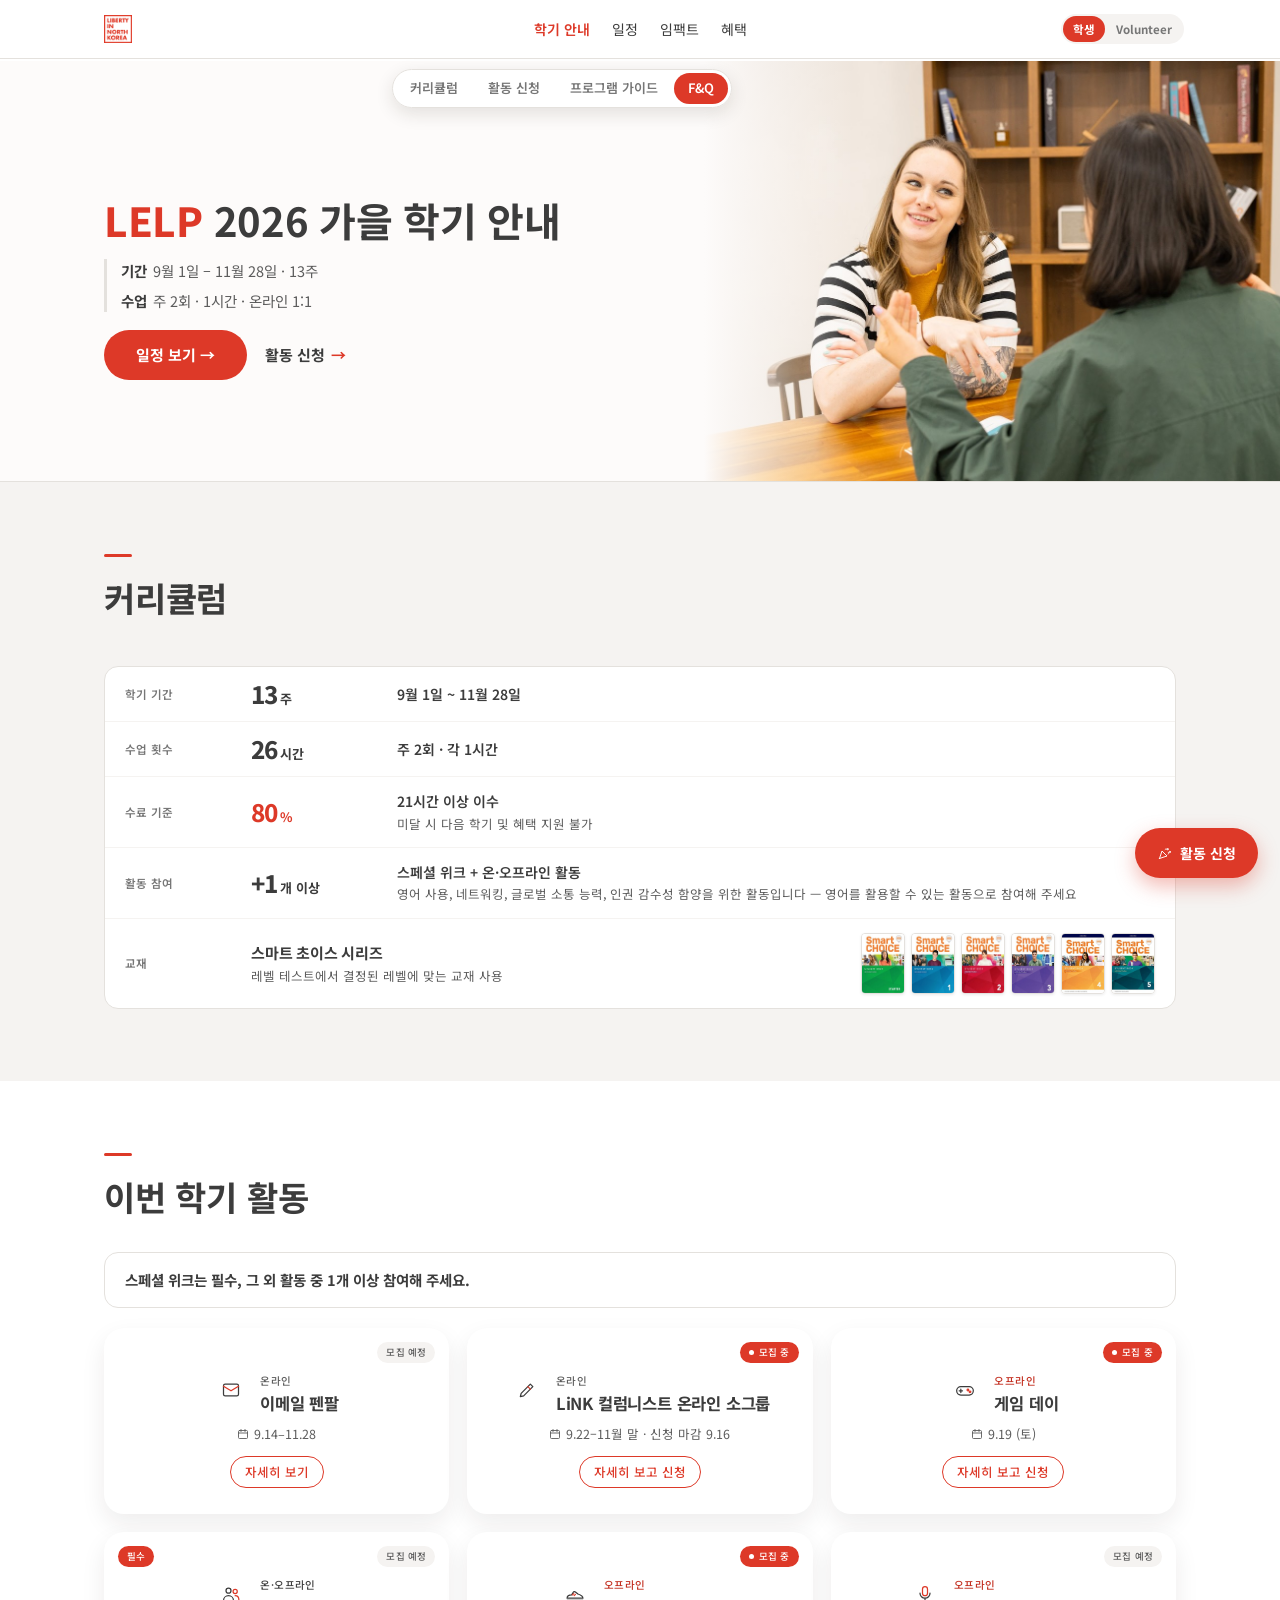
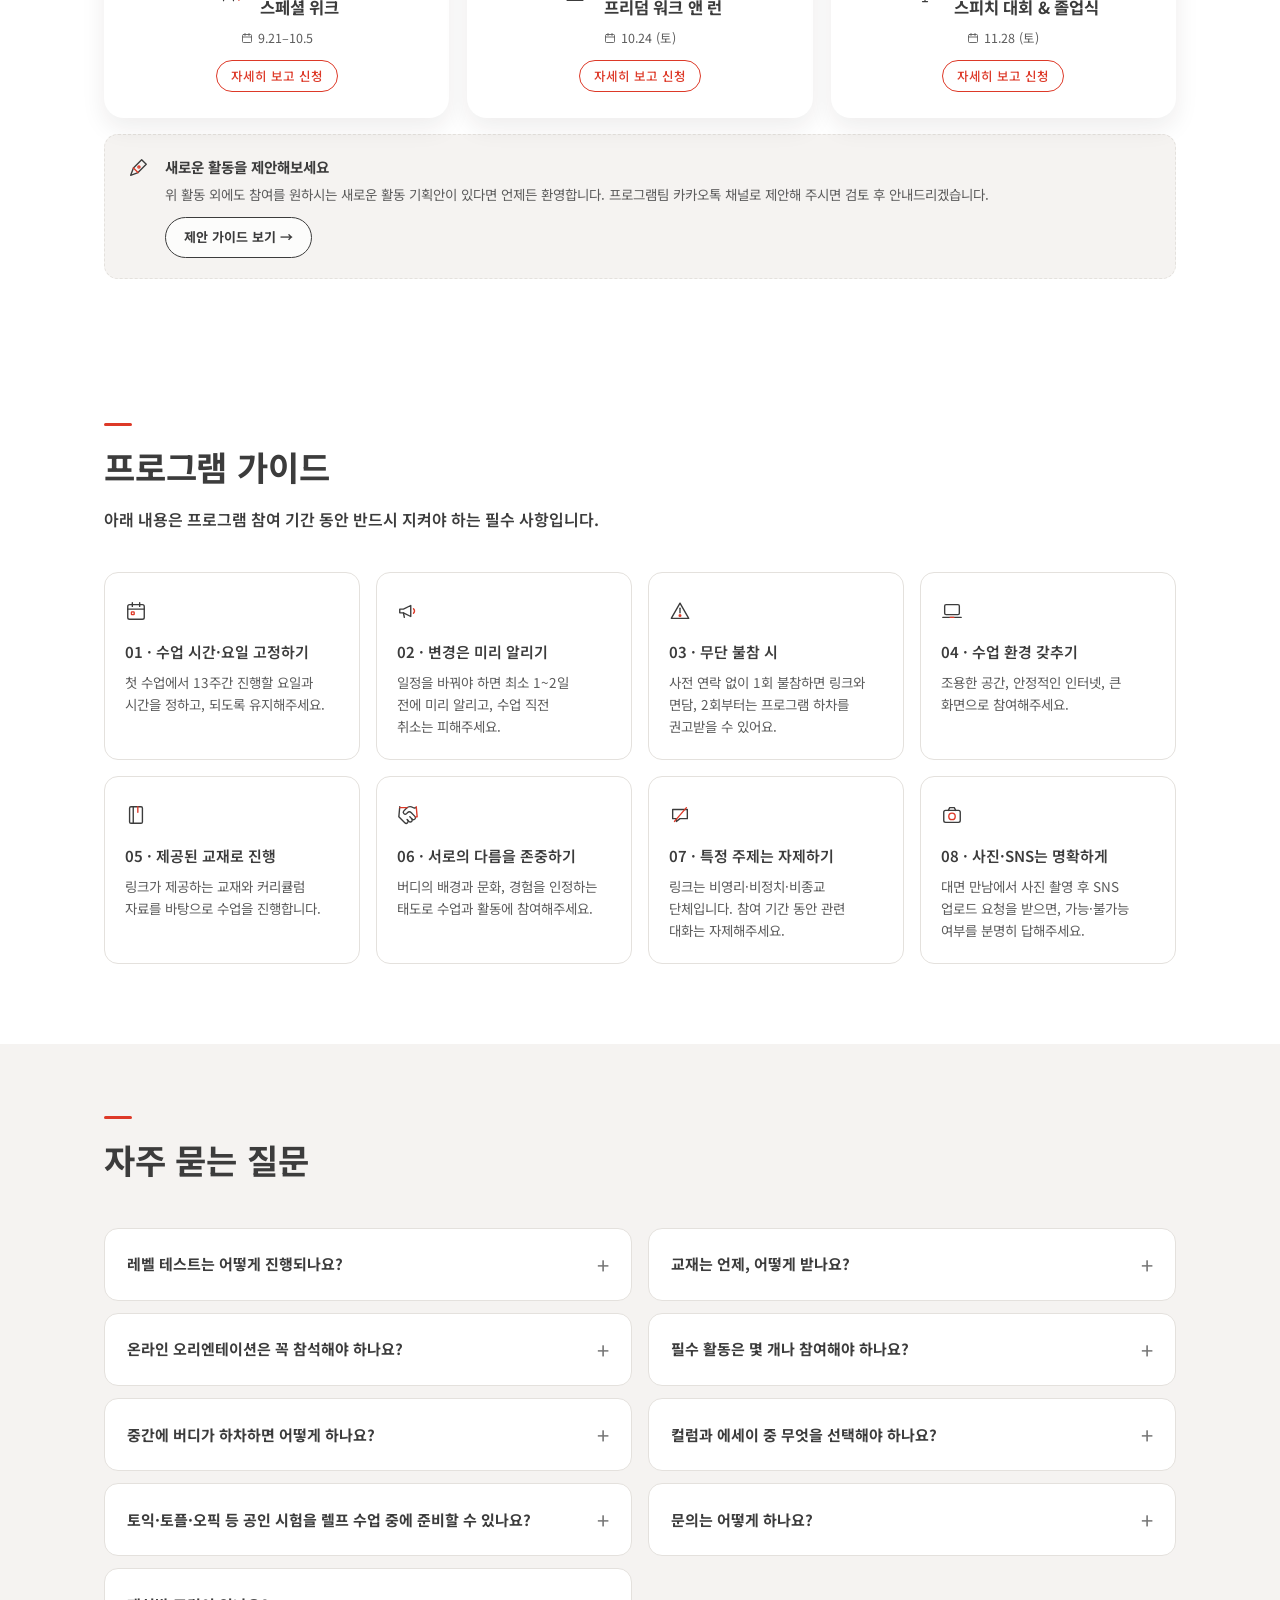
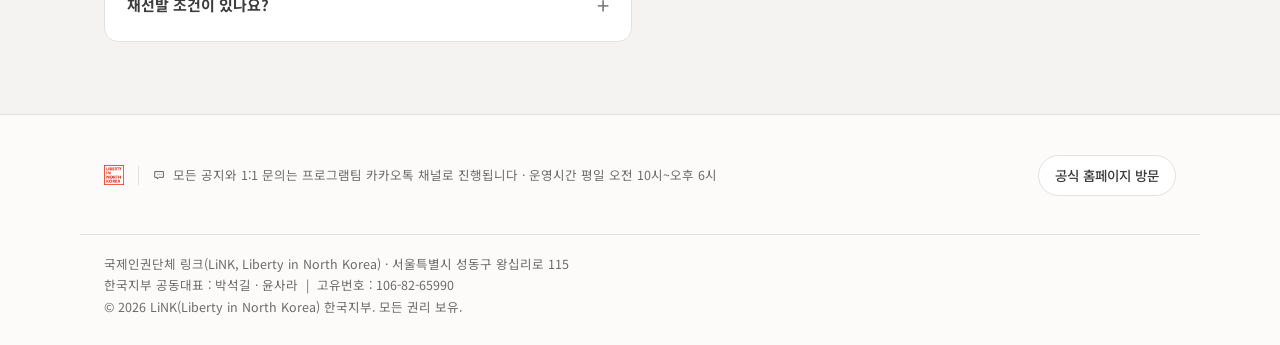
==== commit 4a39c7ec: "Curriculum section title: drop "13주" / "13-Week" Requested via artifact comment; the 13-week figure " ====
--- a/index.html
+++ b/index.html
@@ -90,7 +90,7 @@
     <div class="container">
       <div class="section-head">
         <div class="sh-row">
-          <h2><span data-r-student>13주 커리큘럼</span><span data-r-volunteer>13-Week Curriculum</span></h2>
+          <h2><span data-r-student>커리큘럼</span><span data-r-volunteer>Curriculum</span></h2>
         </div>
       </div>
       <div class="spec-panel">
--- a/styles.css
+++ b/styles.css
@@ -179,9 +179,14 @@
   position: sticky;
   top: var(--header-h, 65px);
   z-index: 90;
-  background: #fff;
-  border-bottom: 1px solid var(--gray-300);
+  /* No full-width band: the bar is transparent and lets clicks through to
+     the page beneath — only the pill track below is drawn. */
+  background: transparent;
   padding: 8px 0;
+  pointer-events: none;
+  /* Takes no room in the flow: the section below starts right under the
+     header and the pill floats over it (script.js sets --subnav-h). */
+  margin-bottom: calc(-1 * var(--subnav-h, 48px));
 }
 .subnav .subnav-inner {
   position: relative;
@@ -193,7 +198,11 @@
      margin-left with a computed px value to center this tab group under the
      "About" link in the main nav instead, whenever that link is visible. */
   margin: 0 auto;
-  background: var(--gray-100);
+  pointer-events: auto;
+  background: rgba(255, 255, 255, 0.92);
+  backdrop-filter: saturate(180%) blur(6px);
+  border: 1px solid var(--gray-300);
+  box-shadow: 0 6px 18px rgba(40, 30, 20, 0.10);
   border-radius: 999px;
   padding: 3px;
   gap: 2px;
@@ -2435,3 +2444,28 @@
 @media (prefers-reduced-motion: reduce) {
   .ac-status-open::before { animation: none; }
 }
+
+/* ---------- sub-nav: floating pill bar ----------
+   The white band and rule under the section menu are gone; the pill track
+   floats over the top of the hero (photo/cream shows right under the header)
+   and keeps floating as it sticks on scroll. The negative bottom margin
+   removes the band's height from the flow so the hero starts flush under
+   the header; the nav itself keeps its height for the sticky offset math. */
+.subnav {
+  background: transparent;
+  border-bottom: none;
+  padding: 10px 0 0;
+  margin-bottom: calc(-1 * (10px + 37px));
+  pointer-events: none;
+}
+.subnav .subnav-inner {
+  pointer-events: auto;
+  background: rgba(255, 255, 255, 0.96);
+  border: 1px solid var(--gray-300);
+  box-shadow: 0 6px 18px rgba(40, 30, 20, 0.12);
+}
+.hero-split .hero-text { padding-top: 96px; }
+@media (max-width: 720px) {
+  .subnav { padding: 8px 0 0; margin-bottom: calc(-1 * (8px + 37px)); }
+  .hero-split .hero-text { padding-top: 18px; }
+}
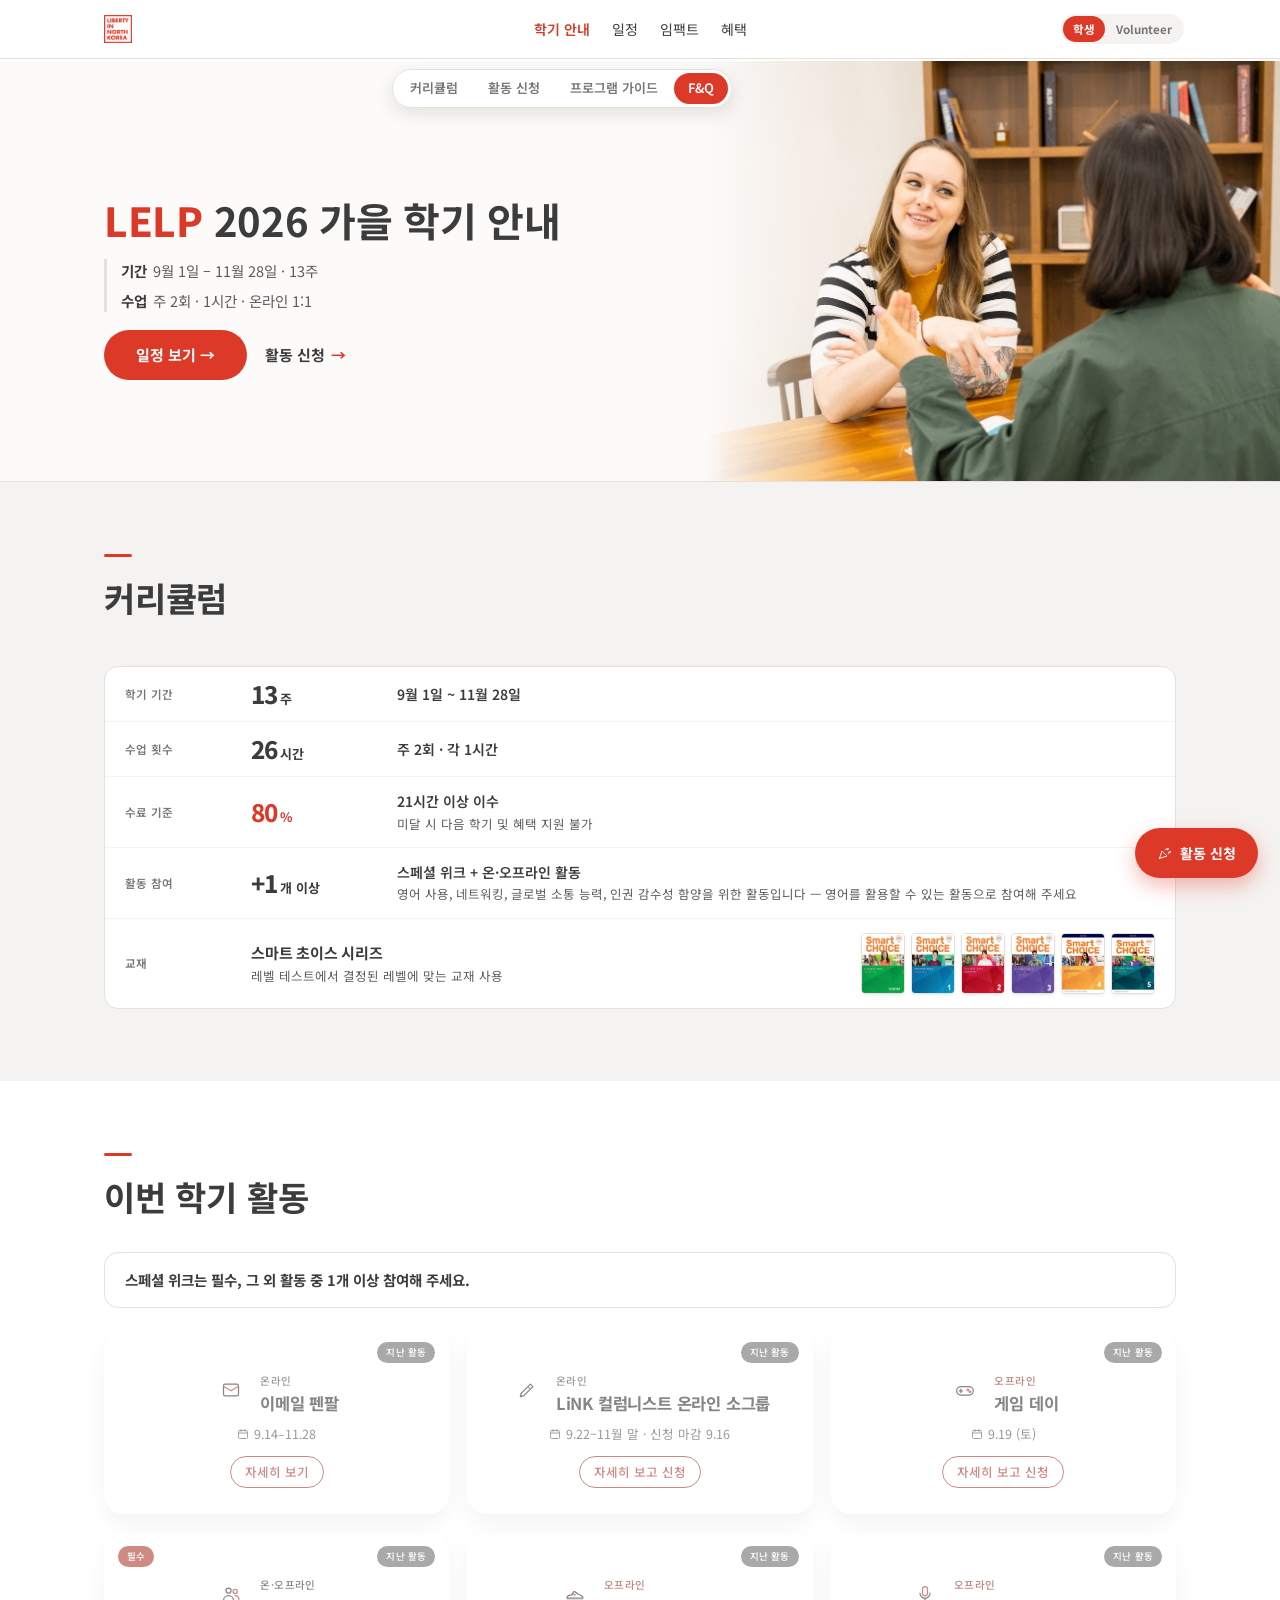
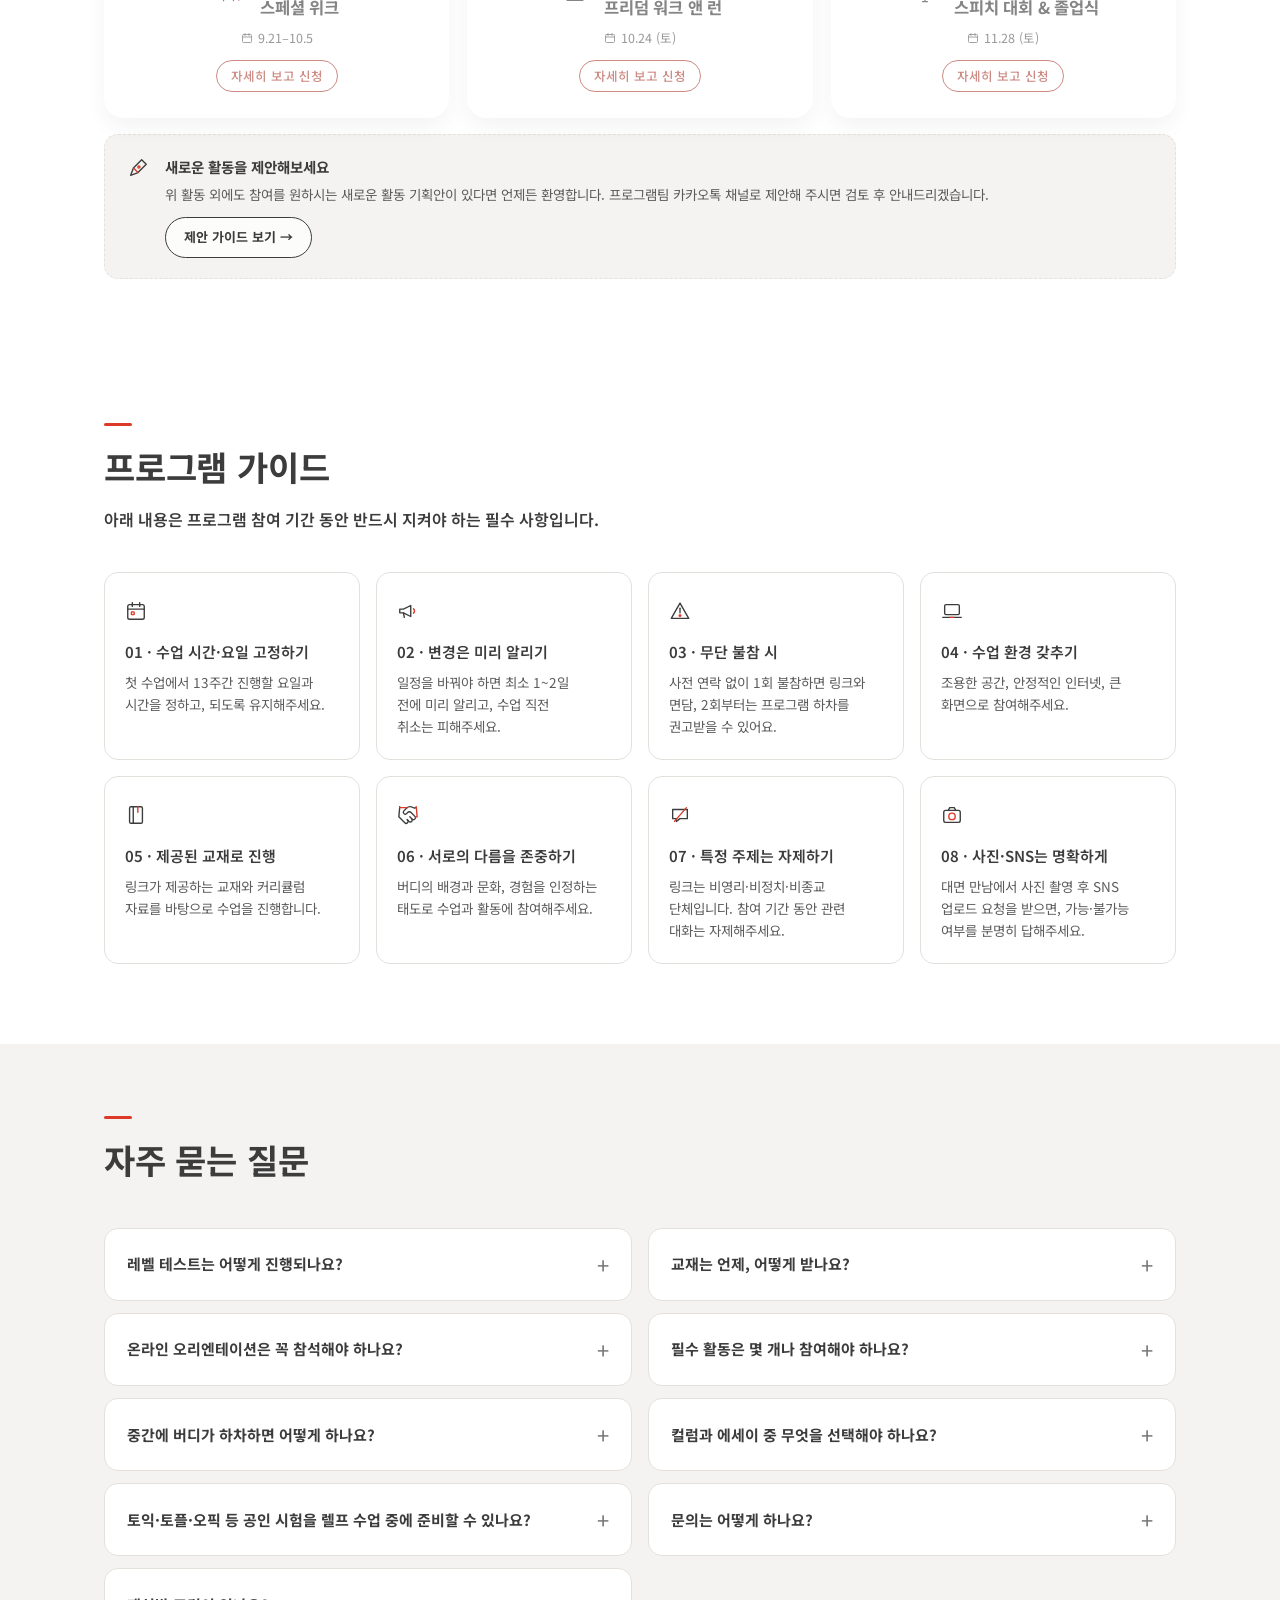
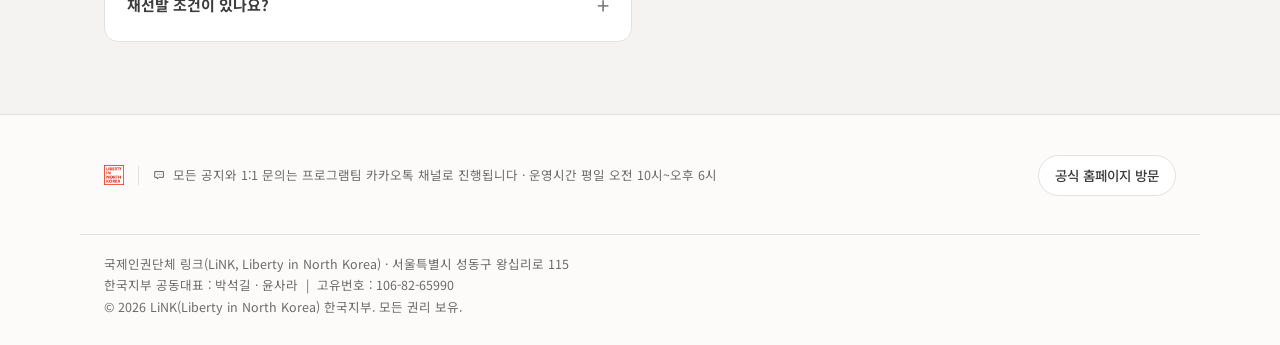
==== commit bccf1ca7: "Activities: mark each one "지난 활동" once its last day has passed script.js carries an end date per act" ====
--- a/index.html
+++ b/index.html
@@ -213,7 +213,7 @@
             <span class="ac-date"><span data-r-student>9.21–10.5</span><span data-r-volunteer>Sep 21–Oct 5</span></span>
             <a href="activity.html#act-specialweek" class="ac-btn"><span data-r-student>자세히 보고 신청</span><span data-r-volunteer>Details &amp; Apply</span></a>
           </div>
-          <div class="ac-card ac-cat-offline">
+          <div class="ac-card ac-cat-offline" data-activity="act-walkrun">
             <span class="ac-status ac-status-upcoming"><span data-r-student>모집 예정</span><span data-r-volunteer>Opening Soon</span></span>
             <div class="ac-head">
               <div class="ac-icon"><svg class="ic" aria-hidden="true"><use href="#ic-sneaker"/></svg></div>
--- a/styles.css
+++ b/styles.css
@@ -555,107 +555,121 @@
 }
 .alt-bg { background: var(--gray-100); }
 
-/* ---------- about cards (01/02/03) ---------- */
-.about-grid {
-  display: grid;
-  grid-template-columns: repeat(3, 1fr);
-  gap: 20px;
-}
+/* ---------- about cards ----------
+   "소개 카드 4b" design: square paper-grey panels, a red square number
+   badge, deep-teal title, 14px body. No border or radius (the brand leans
+   square). */
+.about-grid { display: grid; grid-template-columns: repeat(3, 1fr); gap: 24px; }
 .about-card {
-  background: #fff;
-  border: 1px solid var(--gray-300);
+  display: flex;
+  flex-direction: column;
+  gap: 18px;
+  background: #F8F8F8;
+  border: none;
   border-radius: var(--radius-lg);
-  padding: 28px 24px;
+  padding: 26px 26px 28px;
 }
 .about-card .num {
-  font-size: 13px;
-  font-weight: 700;
-  color: var(--red);
-  margin-bottom: 14px;
-}
-.about-card h3 {
-  font-size: 18px;
-  font-weight: 700;
-  margin-bottom: 10px;
-  line-height: 1.35;
-}
-.about-card p {
-  font-size: 14.5px;
-  color: var(--ink-soft);
-}
-
-/* ---------- impact summary cards (About section) ---------- */
+  display: flex;
+  align-items: center;
+  justify-content: center;
+  width: 40px;
+  height: 40px;
+  background: var(--red);
+  color: #fff;
+  font-size: 16px;
+  font-weight: 700;
+  border-radius: 50%;
+  margin: 0;
+}
+.about-card h3 { font-size: 21px; font-weight: 800; color: #21373A; letter-spacing: -0.01em; line-height: 1.3; margin: 0; }
+.about-card p { font-size: 14px; line-height: 1.7; color: #4D4D4D; margin: 0; }
+
+/* ---------- impact summary cards (About section) ----------
+   Stat-card design "3a": a white card framed in 1.5px brand red — red
+   eyebrow, bold title with a muted English subtitle, one 56px hero figure
+   over a short red rule, then a two-column grid of supporting figures. */
 .impact-cards {
   display: grid;
   grid-template-columns: repeat(3, 1fr);
-  gap: 20px;
+  gap: 24px;
+  align-items: stretch;
 }
 .impact-card {
+  display: flex;
+  flex-direction: column;
+  gap: 16px;
   background: #fff;
-  border: 1px solid var(--gray-300);
-  border-top: 4px solid var(--red);
+  border: 1.5px solid var(--red);
   border-radius: var(--radius-lg);
-  padding: 28px 24px 24px;
-}
-.impact-card.tone-ink { border-top-color: var(--ink); }
-.impact-card.tone-red-dark { border-top-color: var(--red-dark); }
+  padding: 26px 26px 24px;
+}
 .impact-card .impact-badge {
-  display: inline-block;
-  font-size: 11.5px;
-  font-weight: 700;
-  letter-spacing: 0.02em;
-  padding: 5px 12px;
-  border-radius: 999px;
-  background: var(--red-tint);
-  color: var(--red-dark);
-  margin-bottom: 16px;
-}
-.impact-card.tone-ink .impact-badge { background: var(--gray-100); color: var(--ink); }
-.impact-card.tone-red-dark .impact-badge { background: var(--red-tint); color: var(--red-dark); }
+  display: block;
+  font-size: 12px;
+  font-weight: 700;
+  letter-spacing: 0.04em;
+  color: var(--red);
+}
+.impact-card .impact-title { display: flex; flex-direction: column; gap: 4px; }
 .impact-card h3 {
-  font-size: 20px;
+  font-size: 21px;
   font-weight: 800;
-  line-height: 1.32;
-  margin-bottom: 4px;
+  line-height: 1.3;
+  letter-spacing: -0.01em;
+  color: var(--ink);
+  text-wrap: pretty;
 }
 .impact-card .impact-subtitle {
   display: block;
   font-family: var(--font-en);
-  font-size: 12.5px;
-  color: var(--gray-600);
-  margin-bottom: 12px;
+  font-size: 13px;
+  font-weight: 500;
+  color: #999999;
 }
 .impact-card > p {
-  font-size: 13.5px;
-  color: var(--ink-soft);
-  line-height: 1.6;
-  margin-bottom: 20px;
-}
-.impact-stat-list { display: flex; flex-direction: column; gap: 13px; }
-.impact-stat-row {
-  display: flex;
-  align-items: baseline;
-  justify-content: space-between;
-  gap: 12px;
-  border-bottom: 1px dashed var(--gray-300);
-  padding-bottom: 12px;
-  font-size: 13px;
-  color: var(--ink-soft);
-}
-.impact-stat-row:last-child { border-bottom: none; padding-bottom: 0; }
-.impact-stat-row strong {
-  font-size: 18px;
-  font-weight: 800;
-  color: var(--red-dark);
+  font-size: 14px;
+  line-height: 1.65;
+  color: var(--ink);
+}
+/* margin-top:auto pins the figure block to the bottom so the red rules and
+   stat grids line up across the three cards even when a paragraph runs longer. */
+.impact-hero-stat {
+  display: flex;
+  flex-direction: column;
+  gap: 10px;
+  padding-top: 18px;
+  margin-top: auto;
+}
+.impact-hero-stat strong {
+  font-size: 56px;
+  font-weight: 700;
+  line-height: 1;
+  letter-spacing: -0.02em;
+  color: var(--red);
   font-variant-numeric: tabular-nums;
-  white-space: nowrap;
-}
-.impact-card.tone-ink .impact-stat-row strong { color: var(--ink); }
-.impact-card.tone-red-dark .impact-stat-row strong { color: var(--red-dark); }
-.impact-stat-note-label { display: block; font-size: 13px; color: var(--ink-soft); margin-bottom: 6px; }
-.impact-stat-note-value { display: block; font-size: 13px; font-weight: 700; line-height: 1.5; color: var(--red-dark); }
-.impact-card.tone-ink .impact-stat-note-value { color: var(--ink); }
-.impact-card.tone-red-dark .impact-stat-note-value { color: var(--red-dark); }
+}
+.impact-hero-stat strong small { font-size: 0.4em; font-weight: 700; letter-spacing: 0; margin-left: 6px; }
+.impact-hero-bar { display: block; width: 28px; height: 3px; background: var(--red); }
+.impact-hero-label { font-size: 13px; color: var(--ink); }
+.impact-stat-grid {
+  display: grid;
+  grid-template-columns: 1fr 1fr;
+  gap: 14px 16px;
+  padding-top: 16px;
+  border-top: 1px solid #E6E6E6;
+}
+.impact-stat { display: flex; flex-direction: column; gap: 2px; min-width: 0; }
+.impact-stat > strong {
+  font-size: 20px;
+  font-weight: 700;
+  line-height: 1.1;
+  color: var(--ink);
+  font-variant-numeric: tabular-nums;
+}
+.impact-stat > span { font-size: 12px; line-height: 1.4; color: #999999; }
+.impact-stat-wide { grid-column: 1 / -1; }
+.impact-stat-wide > strong { font-size: 14px; line-height: 1.55; }
 
 /* ---------- stats ---------- */
 .stats-bar {
@@ -1026,6 +1040,23 @@
 }
 .ac-status-upcoming { color: var(--ink-soft); background: var(--gray-100); }
 .ac-status-open { color: #fff; background: var(--red); }
+/* Activities whose last day has passed — script.js flips the badge to
+   "지난 활동" and fades the card back. */
+.ac-status-past { color: #fff; background: var(--gray-600); }
+.ac-card.is-past { opacity: 0.62; filter: grayscale(0.35); }
+.ac-card.is-past:hover { transform: none; box-shadow: 0 10px 24px rgba(40, 30, 20, 0.08); }
+.past-badge {
+  display: inline-block;
+  margin-left: 8px;
+  padding: 2px 9px;
+  border-radius: 999px;
+  background: var(--gray-100);
+  color: var(--gray-600);
+  font-size: 11px;
+  font-weight: 700;
+  letter-spacing: 0.02em;
+  vertical-align: 1px;
+}
 .ac-required {
   position: absolute;
   top: 14px;
@@ -1303,12 +1334,51 @@
 .activity-detail-option-desc { padding: 14px 18px 18px; font-size: 13px; color: var(--ink-soft); line-height: 1.6; }
 .activity-detail-option-desc strong { color: var(--ink); }
 .activity-detail-option-desc .film-credit { display: block; margin-top: 6px; font-size: 12px; color: var(--gray-600); }
+/* Movie Night's date / RSVP / film / venue facts under the synopsis */
+.activity-detail-option-desc .sw-facts { margin-top: 14px; }
+/* Movie Night card body follows the Game Day detail layout in miniature:
+   subhead + fact grid, a venue photo slot (dashed placeholder until a 6F
+   photo exists), then directions + the no-parking callout. */
+.mn-section { margin-top: 18px; padding-top: 16px; border-top: 1px solid var(--gray-100); }
+.mn-section .activity-detail-subhead { font-size: 13.5px; margin-bottom: 10px; }
+.mn-section .detail-fact { padding: 12px 14px; }
+/* Sprite icon beside each fact label (calendar · alert · clapper · pin) */
+.mn-section .detail-fact-key { display: flex; align-items: center; gap: 6px; font-weight: 600; color: var(--ink-soft); }
+.mn-section .detail-fact-key .ic { width: 15px; height: 15px; flex: none; }
+.mn-section .steps-list li { font-size: 13px; }
+.mn-section .faq-callout { font-size: 12px; }
+.venue-figure { margin: 0; }
+/* Venue name + address sit under the photo, pin icon first */
+.venue-figure .venue-caption { display: flex; align-items: flex-start; gap: 6px; margin-top: 10px; font-size: 13px; line-height: 1.5; color: var(--ink-soft); }
+.venue-figure .venue-caption .ic { width: 15px; height: 15px; margin-top: 2px; }
+.venue-figure .venue-caption strong { display: block; font-size: 14px; font-weight: 700; color: var(--ink); }
+/* Portrait building shot: 4:3 keeps most of the façade, weighted toward the upper floors. */
+.venue-figure img { aspect-ratio: 4 / 3; object-position: center 35%; }
+.venue-photo-slot {
+  display: flex;
+  flex-direction: column;
+  align-items: center;
+  justify-content: center;
+  gap: 8px;
+  aspect-ratio: 16 / 9;
+  border: 1.5px dashed var(--gray-300);
+  border-radius: var(--radius-lg);
+  background: var(--gray-100);
+  color: var(--gray-600);
+  font-size: 12px;
+  font-weight: 600;
+}
+.venue-photo-slot .ic { width: 24px; height: 24px; font-size: 24px; }
 
 /* Special Weeks: both formats visible on one screen — offline Movie Night on
    the left, the online documentary library as a tile grid on the right, with
    the single apply button up top. */
 .activity-detail-block-wide { max-width: none; }
 .sw-apply { margin-bottom: 26px; }
+/* Every detail block carries its apply button twice: right under the
+   intro paragraph and again after the content. */
+.apply-top { margin-bottom: 28px; }
+.apply-bottom { margin-top: 26px; }
 .sw-grid { display: grid; grid-template-columns: 5fr 7fr; gap: 18px; align-items: start; }
 .sw-col { min-width: 0; }
 .sw-col-label { font-size: 13px; font-weight: 700; color: var(--ink); margin: 0 0 6px; }
@@ -1343,6 +1413,13 @@
   line-height: 1.4;
 }
 .doc-tile-link:hover { background: var(--red); color: #fff; }
+/* Two labelled groups of tiles (North Korea / human rights & global issues);
+   the free-choice and class-divided tiles carry longer blurbs, so their
+   descriptions are not clamped. */
+.doc-group + .doc-group { margin-top: 18px; }
+.doc-group-label { font-size: 12px; font-weight: 700; color: var(--red); letter-spacing: 0.02em; margin: 0 0 8px; }
+.doc-tile-desc-full { display: block; -webkit-line-clamp: unset; overflow: visible; }
+.doc-tile-note { font-size: 11px; font-weight: 600; color: var(--red-dark); line-height: 1.5; margin: 6px 0 0; }
 @media (max-width: 860px) {
   .sw-grid { grid-template-columns: 1fr; }
 }
@@ -1999,7 +2076,8 @@
   .motivation-grid, .motivation-grid-4, .voices-grid, .blog-grid, .faq-acc { grid-template-columns: 1fr; }
   .about-grid, .motivation-grid, .motivation-grid-4, .voices-grid, .blog-grid, .activity-grid, .benefits-grid, .impact-cards { gap: 12px; }
   .about-card { padding: 18px 16px; }
-  .impact-card { padding: 18px 16px; }
+  .impact-card { padding: 22px 20px 20px; }
+  .impact-hero-stat strong { font-size: 44px; }
   .motivation-card { padding: 16px 14px; }
   .voice-card { padding: 16px 14px; gap: 8px; }
   .blog-card-body { padding: 12px; gap: 6px; }
@@ -2469,3 +2547,57 @@
   .subnav { padding: 8px 0 0; margin-bottom: calc(-1 * (8px + 37px)); }
   .hero-split .hero-text { padding-top: 18px; }
 }
+
+/* ---------- impact hero: red overline + stat band under the photo ----------
+   Keeps the full-bleed group photo; adds the section-title overline above the
+   heading and a translucent band of the three headline figures along the
+   bottom edge (option 3 of the hero mockups). On phones the photo already
+   sits above the text, so the band simply closes the hero. */
+/* Taller photo, a thinner veil, and a narrower heading so the faces on the
+   right stay clear; the stat band sits below the photo instead of over it. */
+.page-hero.hero-impact { padding: 0; }
+.hero-impact .hero-overlay {
+  background: linear-gradient(100deg, var(--cream) 0%, rgba(253, 251, 250, 0.9) 24%,
+    rgba(253, 251, 250, 0.45) 44%, rgba(253, 251, 250, 0) 62%);
+}
+.hero-impact h1 { max-width: 560px; font-size: clamp(26px, 3.2vw, 36px); }
+.hero-impact .lede { max-width: 520px; }
+.hero-over { display: block; width: 28px; height: 3px; border-radius: 2px; background: var(--red); margin-bottom: 2px; }
+
+/* ---------- impact hero: photo band above the text ----------
+   The group photo is shown whole, full-width and uncovered; the title and
+   lede sit below it on the cream ground instead of over the picture. */
+.page-hero-stacked { padding: 0; }
+.page-hero-stacked .hero-bg {
+  position: relative;
+  inset: auto;
+  height: clamp(320px, 44vw, 560px);
+}
+.page-hero-stacked .hero-bg img { object-position: center 42%; }
+.page-hero-stacked .hero-overlay { display: none; }
+.page-hero-stacked .container { padding-top: 22px; padding-bottom: 24px; }
+.page-hero-stacked h1 { margin-top: 0; }
+@media (max-width: 720px) {
+  /* Phones show the whole frame at its natural ratio — nobody is cropped out. */
+  .page-hero-stacked .hero-bg { height: auto; }
+  .page-hero-stacked .hero-bg img { height: auto; object-fit: fill; }
+  .page-hero-stacked .container { padding-top: 14px; padding-bottom: 18px; }
+  .page-hero.page-hero-stacked .container { margin-top: 0; }
+  .page-hero.page-hero-stacked { padding: 0; }
+}
+
+/* impact hero, phones: white rounded card rising over the photo edge (approved mock) */
+@media (max-width: 720px) {
+  .page-hero.page-hero-stacked { padding: 0; background: var(--cream); }
+  .page-hero.page-hero-stacked .hero-bg { height: auto; }
+  .page-hero.page-hero-stacked .hero-bg img { height: auto; object-fit: fill; }
+  .page-hero.page-hero-stacked .container {
+    position: relative;
+    margin-top: -18px;
+    background: #fff;
+    border-radius: 22px 22px 0 0;
+    padding: 22px 18px 20px;
+  }
+  .page-hero.page-hero-stacked h1 { font-size: 20px; line-height: 1.3; margin-top: 0; }
+  .page-hero.page-hero-stacked .lede { font-size: 12.5px; margin-top: 8px; }
+}
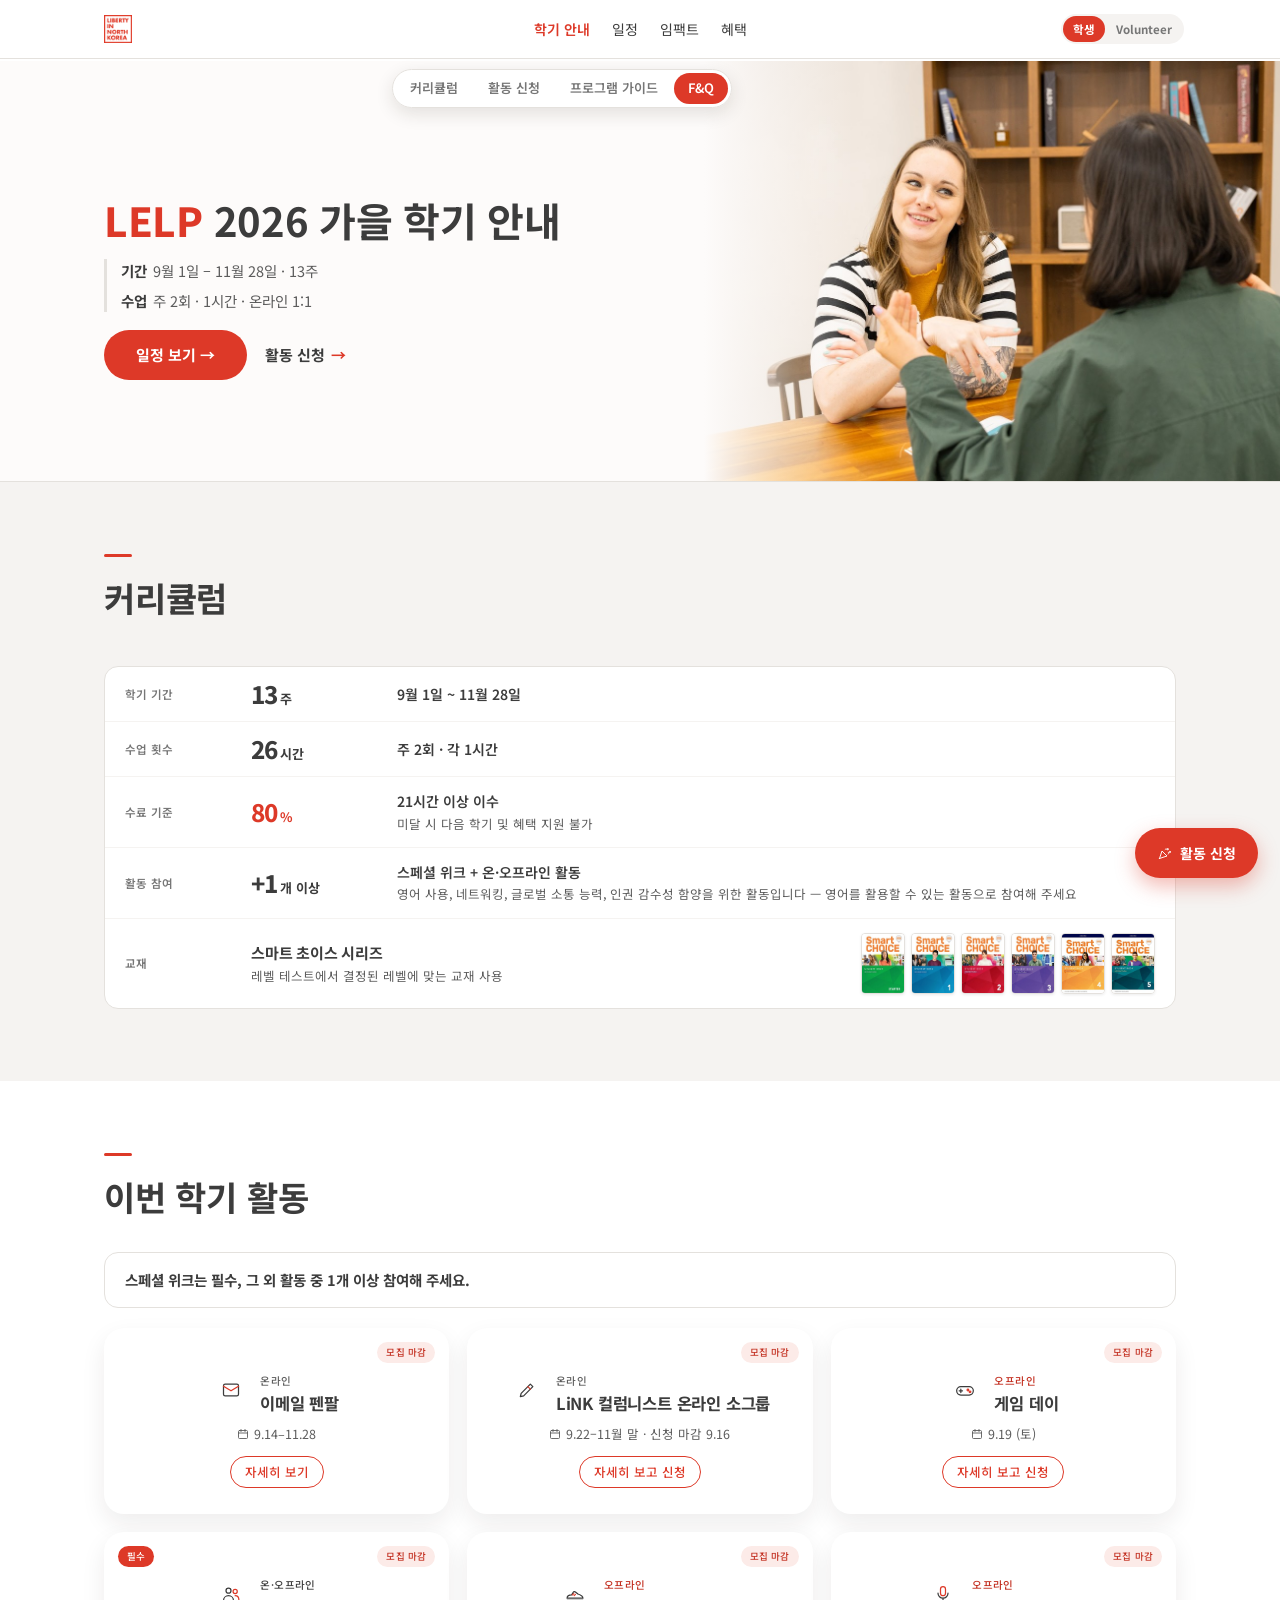
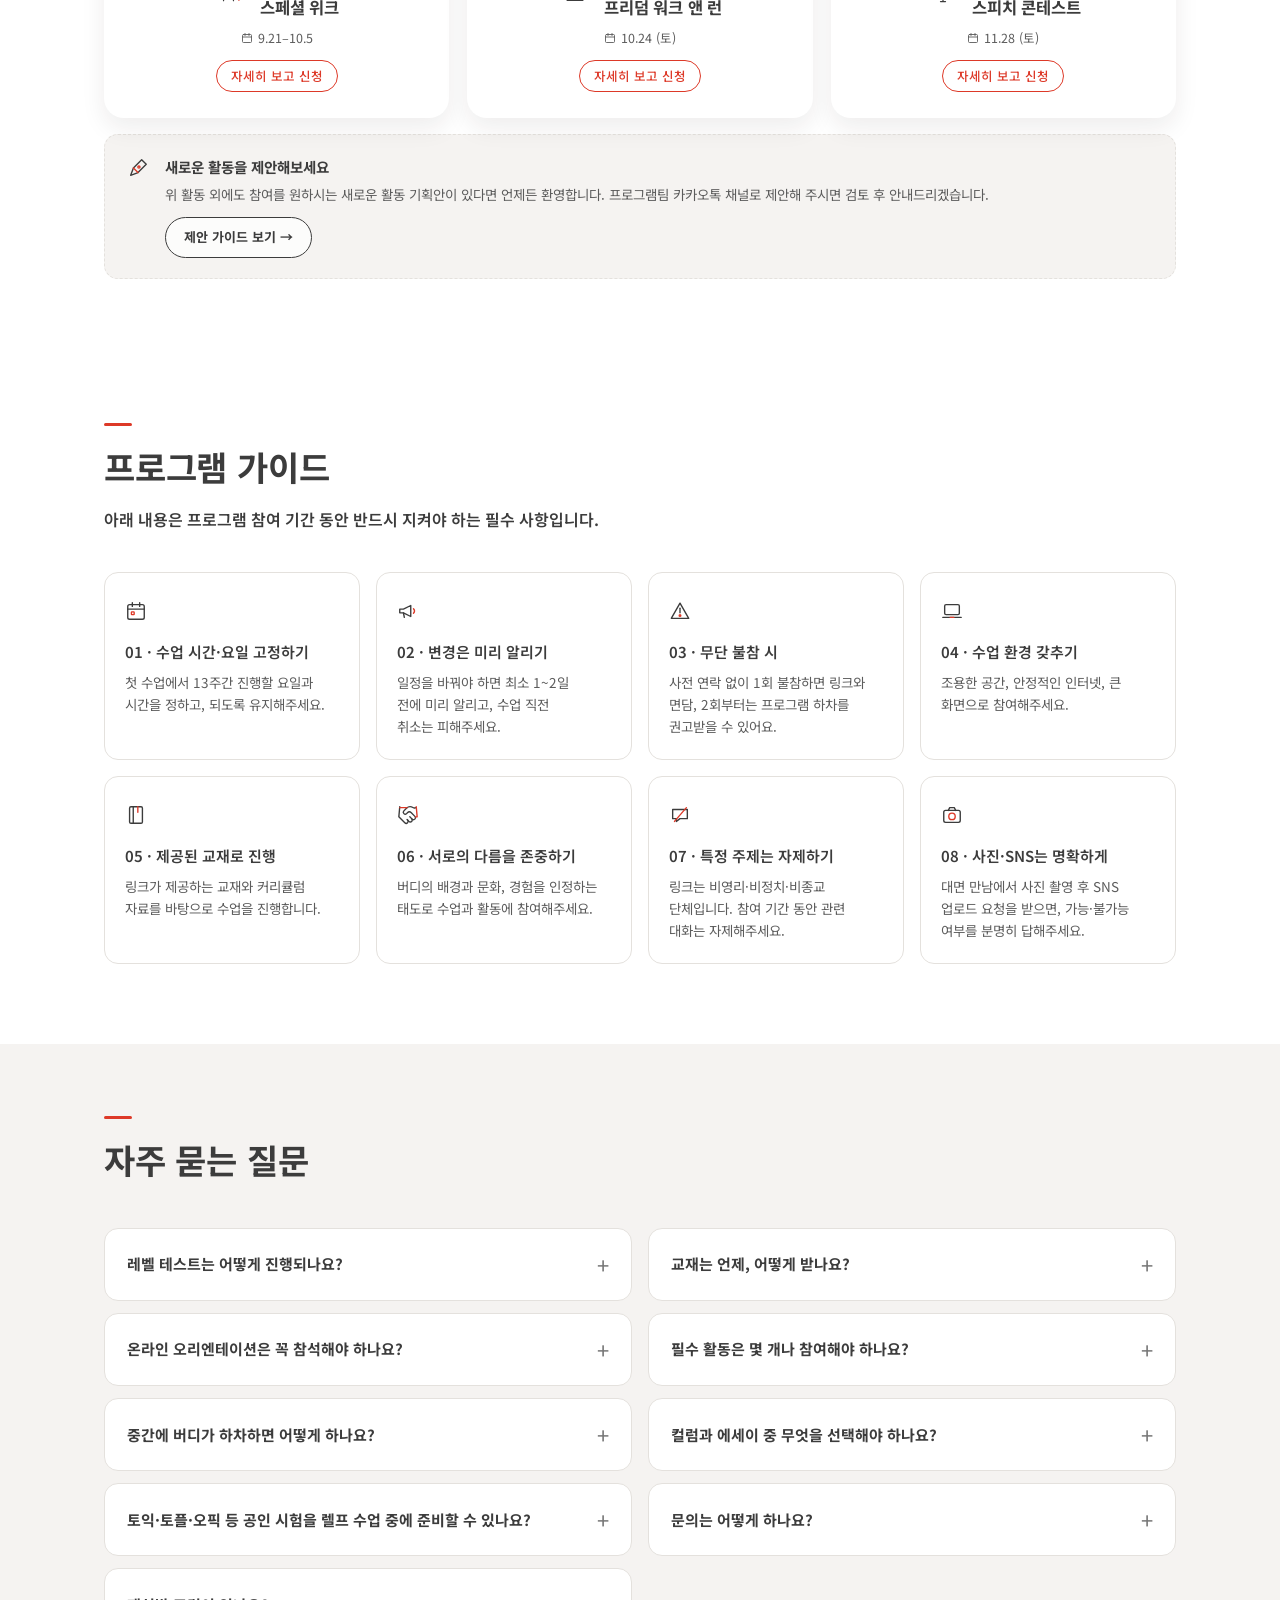
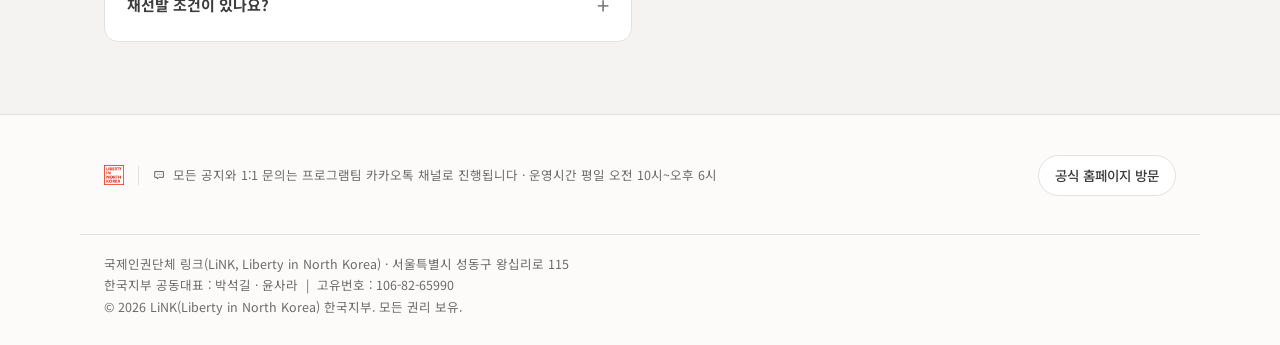
==== commit fc15ad4c: "Speech Contest: recruitment page, sign-up dialog wired to a Google Sheet - Speech Contest page repla" ====
--- a/index.html
+++ b/index.html
@@ -11,7 +11,7 @@
 <link href="https://fonts.googleapis.com/css2?family=Noto+Sans+KR:wght@400;500;600;700;800&display=swap" rel="stylesheet">
 <link rel="stylesheet" href="styles.css">
 </head>
-<body data-role="student">
+<body data-role="student" data-page="schedule">
 <svg class="ic-sprite" aria-hidden="true" focusable="false"><symbol id="ic-calendar" viewBox="0 0 24 24"><rect x="3" y="5" width="18" height="16" rx="2"/><path d="M3 10h18M8 3v4M16 3v4"/><rect style="stroke:var(--ic-accent);fill:var(--ic-accent-fill)" x="7" y="13" width="3" height="3" rx="0.5"/></symbol><symbol id="ic-megaphone" viewBox="0 0 24 24"><path d="M3 10v4h4l8 4V6l-8 4H3z"/><path d="M7 14l1 5"/><path style="stroke:var(--ic-accent)" d="M18 9.5c1.5 1.5 1.5 3.5 0 5"/></symbol><symbol id="ic-alert" viewBox="0 0 24 24"><path d="M12 3.5 21.5 20H2.5L12 3.5z"/><path d="M12 9v5"/><circle style="stroke:var(--ic-accent);fill:var(--ic-accent-fill)" cx="12" cy="17" r="0.9"/></symbol><symbol id="ic-laptop" viewBox="0 0 24 24"><rect x="4" y="5" width="16" height="11" rx="1.5"/><path d="M2 19h20"/><path style="stroke:var(--ic-accent)" d="M10 19h4"/></symbol><symbol id="ic-book" viewBox="0 0 24 24"><rect x="5" y="3" width="14" height="18" rx="1.5"/><path d="M9 3v18"/><path style="stroke:var(--ic-accent)" d="M14 3v6"/></symbol><symbol id="ic-handshake" viewBox="0 0 24 24"><path d="m11 17 2 2a1 1 0 1 0 3-3"/><path d="m14 14 2.5 2.5a1 1 0 1 0 3-3l-3.88-3.88a3 3 0 0 0-4.24 0l-.88.88a1 1 0 1 1-3-3l2.81-2.81a5.79 5.79 0 0 1 7.06-.87l.47.28a2 2 0 0 0 1.42.25L21 4"/><path style="stroke:var(--ic-accent)" d="m21 3 1 11h-2"/><path d="M3 3 2 14l6.5 6.5a1 1 0 1 0 3-3"/><path style="stroke:var(--ic-accent)" d="M3 4h8"/></symbol><symbol id="ic-topic-off" viewBox="0 0 24 24"><path d="M4 6h16v10h-8l-4 3v-3H4z"/><path style="stroke:var(--ic-accent)" d="M6 19 19 4"/></symbol><symbol id="ic-camera" viewBox="0 0 24 24"><rect x="3" y="7" width="18" height="13" rx="2"/><path d="M8 7l1.5-3h5L16 7"/><circle style="stroke:var(--ic-accent);fill:var(--ic-accent-fill)" cx="12" cy="13.5" r="3.5"/></symbol><symbol id="ic-pencil" viewBox="0 0 24 24"><path d="M4 20l1-4L16 5l3 3L8 19l-4 1z"/><path style="stroke:var(--ic-accent)" d="M13 8l3 3"/></symbol><symbol id="ic-mail" viewBox="0 0 24 24"><rect x="3" y="5" width="18" height="14" rx="2"/><path style="stroke:var(--ic-accent)" d="M3 7.5 12 13l9-5.5"/></symbol><symbol id="ic-mic" viewBox="0 0 24 24"><rect style="stroke:var(--ic-accent);fill:var(--ic-accent-fill)" x="9" y="3" width="6" height="11" rx="3"/><path d="M6 11a6 6 0 0 0 12 0M12 17v4M9 21h6"/></symbol><symbol id="ic-gamepad" viewBox="0 0 24 24"><rect x="2" y="8" width="20" height="10" rx="5"/><path d="M7 11v4M5 13h4"/><circle style="stroke:var(--ic-accent);fill:var(--ic-accent-fill)" cx="15.5" cy="12" r="1"/><circle style="stroke:var(--ic-accent);fill:var(--ic-accent-fill)" cx="18" cy="14.2" r="1"/></symbol><symbol id="ic-sneaker" viewBox="0 0 24 24"><path d="M2.5 17h19c0-3-3-4-6-5l-3-2.5c-1-.8-2-.6-2.6.4L8 13c-3 0-5.5 1-5.5 4z"/><path d="M2.5 19.5h19"/><path style="stroke:var(--ic-accent)" d="M9 13l1.5-1.5M11 14l1.5-1.5"/></symbol><symbol id="ic-people" viewBox="0 0 24 24"><circle cx="9" cy="8" r="3"/><path d="M3 20c0-3.5 2.7-6 6-6s6 2.5 6 6"/><circle style="stroke:var(--ic-accent);fill:var(--ic-accent-fill)" cx="17" cy="9" r="2.5"/><path style="stroke:var(--ic-accent)" d="M17 14c2.5 0 4.5 2 4.5 5.5"/></symbol><symbol id="ic-clapper" viewBox="0 0 24 24"><rect x="3" y="10" width="18" height="11" rx="2"/><path d="M3 10l2-5 16 2-1 3"/><path style="stroke:var(--ic-accent)" d="M8 5.5l2 4M13 6.2l2 4"/></symbol><symbol id="ic-party" viewBox="0 0 24 24"><path style="stroke:var(--ic-accent);fill:var(--ic-accent-fill)" d="M4 20l4-12 8 8-12 4z"/><path d="M13 5.5c1-1 2-1 3 0M18 10c1 1 1 2 0 3"/><circle cx="17" cy="5" r="0.9"/><circle cx="20.5" cy="9.5" r="0.9"/></symbol><symbol id="ic-pin" viewBox="0 0 24 24"><path d="M12 21s-7-6-7-11a7 7 0 0 1 14 0c0 5-7 11-7 11z"/><circle style="stroke:var(--ic-accent);fill:var(--ic-accent-fill)" cx="12" cy="10" r="2.5"/></symbol><symbol id="ic-pen" viewBox="0 0 24 24"><path d="M4 20l3-8 9-9 5 5-9 9-8 3z"/><path style="stroke:var(--ic-accent)" d="M7 12l5 5"/><circle style="stroke:var(--ic-accent);fill:var(--ic-accent-fill)" cx="13" cy="11" r="1.2"/></symbol><symbol id="ic-books" viewBox="0 0 24 24"><rect x="3.5" y="4" width="4" height="16" rx="1"/><rect style="stroke:var(--ic-accent);fill:var(--ic-accent-fill)" x="9.5" y="4" width="4" height="16" rx="1"/><path d="M15 5.5l3.8-1 3.7 14.5-3.8 1z"/></symbol><symbol id="ic-globe" viewBox="0 0 24 24"><circle cx="12" cy="12" r="9"/><ellipse cx="12" cy="12" rx="3.8" ry="9"/><path style="stroke:var(--ic-accent)" d="M3 12h18M4.5 7.5h15M4.5 16.5h15"/></symbol><symbol id="ic-sprout" viewBox="0 0 24 24"><path d="M12 21V11"/><path d="M12 13c0-4-3-6.5-7.5-6.5C4.5 10.5 7.5 13 12 13z"/><path style="stroke:var(--ic-accent);fill:var(--ic-accent-fill)" d="M12 11c0-4 3-6.5 7.5-6.5C19.5 8.5 16.5 11 12 11z"/></symbol><symbol id="ic-grad" viewBox="0 0 24 24"><path d="M2 9l10-4 10 4-10 4L2 9z"/><path d="M6 11v4c0 2 3 3.5 6 3.5s6-1.5 6-3.5v-4"/><path style="stroke:var(--ic-accent)" d="M22 9v6"/></symbol><symbol id="ic-medal" viewBox="0 0 24 24"><circle style="stroke:var(--ic-accent);fill:var(--ic-accent-fill)" cx="12" cy="15" r="5"/><path d="M9.5 10.5 6.5 3H11l1.5 3.5M14.5 10.5 17.5 3H13"/></symbol><symbol id="ic-trophy" viewBox="0 0 24 24"><path d="M7 4h10v5a5 5 0 0 1-10 0V4z"/><path d="M7 6H4a3 3 0 0 0 3 4M17 6h3a3 3 0 0 1-3 4"/><path d="M12 14v3M8 20h8"/><path style="stroke:var(--ic-accent);fill:var(--ic-accent-fill)" d="M10 17h4v3h-4z"/></symbol><symbol id="ic-bulb" viewBox="0 0 24 24"><path d="M8.5 14a5.5 5.5 0 1 1 7 0c-1 1-1.5 2-1.5 3h-4c0-1-.5-2-1.5-3z"/><path d="M10 20h4"/><path style="stroke:var(--ic-accent)" d="M11 10.5l1 2 1-2"/></symbol><symbol id="ic-card" viewBox="0 0 24 24"><rect x="2" y="6" width="20" height="13" rx="2"/><path style="stroke:var(--ic-accent);fill:var(--ic-accent-fill)" d="M2 9.5h20v2.5H2z"/><path d="M6 15.5h4"/></symbol><symbol id="ic-briefcase" viewBox="0 0 24 24"><rect x="3" y="8" width="18" height="12" rx="2"/><path d="M9 8V6a2 2 0 0 1 2-2h2a2 2 0 0 1 2 2v2"/><path style="stroke:var(--ic-accent)" d="M3 13h18"/></symbol><symbol id="ic-plane" viewBox="0 0 24 24"><path d="M3 11 21 4l-6 17-3-8-9-2z"/><path style="stroke:var(--ic-accent)" d="M12 13l9-9"/></symbol><symbol id="ic-dining" viewBox="0 0 24 24"><path d="M7 3v5a2 2 0 0 0 4 0V3M9 10v11"/><path style="stroke:var(--ic-accent);fill:var(--ic-accent-fill)" d="M17 3c-2.5 2-2.5 8 0 10v8"/></symbol><symbol id="ic-chat" viewBox="0 0 24 24"><path d="M4 5h16v11h-8l-4 3v-3H4z"/><path style="stroke:var(--ic-accent)" d="M8.5 10.5h.01M12 10.5h.01M15.5 10.5h.01"/></symbol><symbol id="ic-heart" viewBox="0 0 24 24"><path d="M12 20s-7-4.5-7-10a4 4 0 0 1 7-2.5A4 4 0 0 1 19 10c0 5.5-7 10-7 10z"/><path style="stroke:var(--ic-accent)" d="M8.3 9c.2-1 1-1.8 2-2.2"/></symbol><symbol id="ic-book-open" viewBox="0 0 24 24"><path d="M12 6c-2-1.5-5-1.5-8-.5V19c3-1 6-1 8 .5 2-1.5 5-1.5 8-.5V5.5c-3-1-6-1-8 .5z"/><path style="stroke:var(--ic-accent)" d="M12 6v13.5"/></symbol></svg>
 
 <!-- ============ HEADER ============ -->
@@ -225,13 +225,13 @@
             <span class="ac-date"><span data-r-student>10.24 (토)</span><span data-r-volunteer>Oct 24 (Sat)</span></span>
             <a href="https://fwr.libertyinnorthkorea.or.kr/2026/" class="ac-btn" target="_blank" rel="noopener"><span data-r-student>자세히 보고 신청</span><span data-r-volunteer>Details &amp; Apply</span></a>
           </div>
-          <div class="ac-card ac-cat-offline">
+          <div class="ac-card ac-cat-offline" data-r-student>
             <span class="ac-status ac-status-upcoming"><span data-r-student>모집 예정</span><span data-r-volunteer>Opening Soon</span></span>
             <div class="ac-head">
               <div class="ac-icon"><svg class="ic" aria-hidden="true"><use href="#ic-mic"/></svg></div>
               <div class="ac-head-text">
                 <span class="ac-tag"><span data-r-student>오프라인</span><span data-r-volunteer>Offline</span></span>
-                <h4 class="ac-title"><span data-r-student>스피치 대회 &amp; 졸업식</span><span data-r-volunteer>Speech Contest &amp; Completion Ceremony</span></h4>
+                <h4 class="ac-title"><span data-r-student>스피치 콘테스트</span><span data-r-volunteer>Speech Contest</span></h4>
               </div>
             </div>
             <span class="ac-date"><span data-r-student>11.28 (토)</span><span data-r-volunteer>Nov 28 (Sat)</span></span>
--- a/styles.css
+++ b/styles.css
@@ -254,6 +254,11 @@
   scroll-margin-top: max(0px, calc(var(--sticky-offset, 120px) - 72px));
 }
 
+/* The role switch lives on the landing page (index.html carries data-page="schedule"),
+   where the choice is made. Every other page keeps the header clean: the
+   choice already applies to the whole site. */
+body:not([data-page="schedule"]) .role-switch { display: none; }
+
 /* Sliding toggle switch: a colored "thumb" slides between the two labels
    (JS measures each button's real width/position, since "학생 · Student" and
    "봉사자 · Volunteer" aren't the same width) instead of each button just
@@ -1040,23 +1045,9 @@
 }
 .ac-status-upcoming { color: var(--ink-soft); background: var(--gray-100); }
 .ac-status-open { color: #fff; background: var(--red); }
-/* Activities whose last day has passed — script.js flips the badge to
-   "지난 활동" and fades the card back. */
-.ac-status-past { color: #fff; background: var(--gray-600); }
-.ac-card.is-past { opacity: 0.62; filter: grayscale(0.35); }
-.ac-card.is-past:hover { transform: none; box-shadow: 0 10px 24px rgba(40, 30, 20, 0.08); }
-.past-badge {
-  display: inline-block;
-  margin-left: 8px;
-  padding: 2px 9px;
-  border-radius: 999px;
-  background: var(--gray-100);
-  color: var(--gray-600);
-  font-size: 11px;
-  font-weight: 700;
-  letter-spacing: 0.02em;
-  vertical-align: 1px;
-}
+/* Sign-ups closed — the application deadline or the activity date has gone
+   by. The card keeps its normal weight; only the badge changes. */
+.ac-status-closed { color: var(--red-dark); background: var(--red-tint); }
 .ac-required {
   position: absolute;
   top: 14px;
@@ -1148,6 +1139,7 @@
   white-space: nowrap;
 }
 .ac-btn:hover { background: var(--red); color: #fff; }
+
 
 /* ---------- activities intro banner (top of activities section) ---------- */
 /* One plain neutral banner holding both the section's "why" line and the
@@ -2601,3 +2593,338 @@
   .page-hero.page-hero-stacked h1 { font-size: 20px; line-height: 1.3; margin-top: 0; }
   .page-hero.page-hero-stacked .lede { font-size: 12.5px; margin-top: 8px; }
 }
+
+/* ---------- Freedom Walk & Run sign-up modal ----------
+   Shown once per visit on load, dismissible, and silenced for a day by the
+   "오늘 하루 보지 않기" checkbox (localStorage). Drops itself automatically
+   once the activity's sign-ups close. */
+.fwr-modal {
+  position: fixed;
+  inset: 0;
+  z-index: 900;
+  display: none;
+  align-items: center;
+  justify-content: center;
+  padding: 20px;
+  background: rgba(40, 30, 20, 0.55);
+  backdrop-filter: blur(2px);
+}
+.fwr-modal.is-open { display: flex; }
+.fwr-dialog {
+  position: relative;
+  width: 100%;
+  max-width: 420px;
+  max-height: calc(100vh - 40px);
+  overflow-y: auto;
+  background: #fff;
+  border-radius: var(--radius-lg);
+  box-shadow: 0 24px 60px rgba(40, 30, 20, 0.28);
+  padding: 30px 28px 24px;
+  text-align: center;
+  animation: fwr-pop 0.22s cubic-bezier(0.2, 0.7, 0.2, 1);
+}
+@keyframes fwr-pop {
+  from { opacity: 0; transform: translateY(10px) scale(0.98); }
+  to { opacity: 1; transform: none; }
+}
+@media (prefers-reduced-motion: reduce) { .fwr-dialog { animation: none; } }
+.fwr-close {
+  position: absolute;
+  top: 10px;
+  right: 12px;
+  width: 30px;
+  height: 30px;
+  border-radius: 50%;
+  font-size: 19px;
+  line-height: 1;
+  color: var(--gray-600);
+}
+.fwr-close:hover { background: var(--gray-100); color: var(--ink); }
+.fwr-icon {
+  width: 56px;
+  height: 56px;
+  margin: 0 auto 14px;
+  border-radius: 50%;
+  background: var(--red-tint);
+  display: flex;
+  align-items: center;
+  justify-content: center;
+}
+.fwr-icon .ic { width: 28px; height: 28px; }
+.fwr-eyebrow {
+  display: block;
+  font-size: 12px;
+  font-weight: 700;
+  letter-spacing: 0.04em;
+  color: var(--red);
+  margin-bottom: 6px;
+}
+.fwr-dialog h2 {
+  font-size: 22px;
+  font-weight: 800;
+  line-height: 1.3;
+  letter-spacing: -0.3px;
+  color: var(--ink);
+}
+.fwr-dialog p {
+  margin-top: 10px;
+  font-size: 14px;
+  line-height: 1.65;
+  color: var(--ink-soft);
+}
+.fwr-credit {
+  display: flex;
+  align-items: flex-start;
+  gap: 8px;
+  margin-top: 16px;
+  padding: 11px 14px;
+  background: var(--red-tint);
+  border-radius: var(--radius-md);
+  font-size: 12.5px;
+  line-height: 1.6;
+  color: var(--ink);
+  text-align: left;
+}
+.fwr-credit .ic { width: 16px; height: 16px; flex: none; margin-top: 2px; }
+.fwr-credit strong { font-weight: 700; }
+.fwr-actions { display: flex; flex-direction: column; gap: 8px; margin-top: 20px; }
+.fwr-actions .btn { width: 100%; }
+.fwr-later {
+  font-size: 13px;
+  font-weight: 600;
+  color: var(--gray-600);
+  padding: 8px;
+}
+.fwr-later:hover { color: var(--ink); }
+.fwr-snooze {
+  display: inline-flex;
+  align-items: center;
+  gap: 7px;
+  margin-top: 14px;
+  font-size: 12.5px;
+  color: var(--gray-600);
+  cursor: pointer;
+}
+.fwr-snooze input { width: 14px; height: 14px; accent-color: var(--red); cursor: pointer; }
+@media (max-width: 480px) {
+  .fwr-dialog { padding: 26px 20px 20px; }
+  .fwr-dialog h2 { font-size: 20px; }
+}
+
+/* ---------- speech contest + completion ceremony pages, and their application dialogs ---------- */
+/* ---------- Speech Contest · Completion Ceremony ----------
+   The two sign-ups are separate pages now. Each one repeats the facts
+   that are common to the day, then carries its own call time, its own
+   button and a link across to the other. */
+.sp-lede { margin-top: 18px; font-size: 16.5px; font-weight: 700; color: var(--ink); line-height: 1.6; letter-spacing: -0.3px; }
+.sp-lede em { font-style: normal; color: var(--red); }
+.sp-body { margin-top: 16px; padding-bottom: 14px; border: 1px solid var(--gray-300); border-radius: var(--radius-lg); }
+.sp-xlink { display: inline-block; margin-top: 3px; color: var(--red-dark); font-weight: 700;
+  text-decoration: underline; text-decoration-color: var(--red-tint-2); text-underline-offset: 3px; }
+.sp-xlink::after { content: " \2192"; }
+.sp-auto { margin-top: 14px; padding: 15px 18px; background: var(--red-tint); border-radius: var(--radius-lg); }
+.sp-auto b { display: block; font-size: 14.5px; font-weight: 800; color: var(--red-dark);
+  line-height: 1.5; letter-spacing: -0.2px; }
+.sp-auto p { margin-top: 6px; font-size: 12.5px; color: var(--ink-soft); line-height: 1.7; }
+.sp-date { font-size: 12.5px; font-weight: 700; color: var(--red); }
+.sp-title { margin-top: 6px; font-size: 25px; font-weight: 800; color: var(--ink); letter-spacing: -0.7px; line-height: 1.25; }
+.sp-title em { font-style: normal; font-size: 14.5px; font-weight: 500; color: var(--gray-600); margin-left: 8px; }
+.sp-sub { margin-top: 16px; font-size: 13.5px; color: var(--ink-soft); line-height: 1.75; }
+.sp-facts { display: grid; grid-template-columns: repeat(3, 1fr); gap: 1px; margin-top: 24px;
+  background: var(--gray-300); border: 1px solid var(--gray-300); border-radius: var(--radius-lg); overflow: hidden; }
+.sp-facts > div { background: #fff; padding: 14px 17px; }
+/* Speech Contest carries only 일시/장소 since 대상 moved into the body —
+   two even columns instead of a 3-col grid with an empty third cell. */
+.sp-facts-2 { grid-template-columns: repeat(2, 1fr); }
+.sp-facts .k { font-size: 11px; font-weight: 700; letter-spacing: 0.06em; color: var(--red); }
+.sp-facts .v { margin-top: 5px; font-size: 14.5px; font-weight: 700; color: var(--ink); line-height: 1.45; }
+.sp-facts .s { margin-top: 3px; font-size: 11.5px; font-weight: 400; color: var(--gray-600); }
+.sp-facts .s .sp-map { color: var(--ink-soft); text-decoration: underline;
+  text-decoration-color: var(--gray-300); text-underline-offset: 3px; }
+.sp-facts .s .sp-map:hover { color: var(--red-dark); text-decoration-color: var(--red); }
+.sp-facts .s .sp-map::after { content: " \2197"; font-size: 0.9em; }
+/* Directions, with each line in its own operator colour so the badge is
+   recognisable before the text is read. */
+.sp-transit { display: flex; flex-wrap: wrap; align-items: center; gap: 9px 22px; margin-top: 10px;
+  padding: 13px 17px; border: 1px solid var(--gray-300); border-radius: var(--radius-lg); }
+.sp-transit-k { font-size: 10.5px; font-weight: 800; letter-spacing: 0.1em; color: var(--red); }
+.sp-transit-row { display: flex; align-items: center; gap: 8px; font-size: 13.5px; font-weight: 700; color: var(--ink); }
+.sp-transit-row em { font-style: normal; font-weight: 400; font-size: 12.5px; color: var(--gray-600); }
+.ln { display: inline-flex; align-items: center; justify-content: center; flex: none; height: 20px;
+  min-width: 20px; padding: 0 7px; border-radius: 999px; font-style: normal; font-size: 11px;
+  font-weight: 800; letter-spacing: 0; color: #fff; white-space: nowrap; }
+.ln-2 { background: #00A84D; }
+/* 서울 지하철 2호선 */
+.ln-sb { background: #F5A200; }
+/* 수인분당선 */
+.sp-apply-top { display: flex; flex-wrap: wrap; gap: 8px; margin-top: 16px; }
+.sp-apply-top .btn { font-size: 14px; padding: 11px 22px; }
+/* The same button again at the foot of the page, so nobody has to scroll
+   back up after reading. A rule separates it from the content above. */
+.sp-apply-bottom { display: flex; flex-wrap: wrap; gap: 8px; margin-top: 22px;
+  padding-top: 22px; border-top: 1px solid var(--gray-300); }
+.sp-apply-bottom .btn { font-size: 14px; padding: 11px 22px; }
+/* ---------- Speech Contest application form ----------
+   An in-site version of the Google Form. Every value comes from the contest
+   page above it, so the two never drift apart. The submit button is inert
+   until the form is wired to a backend. */
+/* The application form opens over the contest page as a dialog, so the
+   reader keeps the page they were reading. Only what has to be filled in
+   lives here — the schedule and the notes stay on the page behind. */
+.sfm { position: fixed; inset: 0; z-index: 900; display: none; align-items: center; justify-content: center;
+  padding: 20px; background: rgba(40, 30, 20, 0.55); backdrop-filter: blur(2px); }
+.sfm.is-open { display: flex; }
+.sfm-dialog { position: relative; display: flex; flex-direction: column; width: 100%; max-width: 560px;
+  max-height: calc(100vh - 40px); background: #fff; border-radius: var(--radius-lg);
+  box-shadow: 0 24px 60px rgba(40, 30, 20, 0.28); overflow: hidden;
+  animation: fwr-pop 0.22s cubic-bezier(0.2, 0.7, 0.2, 1); }
+@media (prefers-reduced-motion: reduce) {
+  .sfm-dialog { animation: none; }
+}
+.sfm-head { flex: none; padding: 18px 22px; border-bottom: 1px solid var(--gray-300); background: var(--gray-100); }
+.sfm-eyebrow { display: block; font-size: 11.5px; font-weight: 800; letter-spacing: 0.06em; color: var(--red); }
+.sfm-head h2 { margin-top: 4px; font-size: 19px; font-weight: 800; color: var(--ink); letter-spacing: -0.4px; }
+.sfm-close { position: absolute; top: 12px; right: 14px; width: 30px; height: 30px; border-radius: 50%;
+  font-size: 19px; line-height: 1; color: var(--gray-600); }
+.sfm-close:hover { background: var(--gray-300); color: var(--ink); }
+.sfm-body { flex: 1; min-height: 0; overflow-y: auto; padding: 0 22px; }
+.sfm-foot { flex: none; padding: 16px 22px 18px; border-top: 1px solid var(--gray-300); background: #fff; }
+.sfm-foot .btn { width: 100%; }
+@media (max-width: 480px) {
+  .sfm { padding: 0; }
+  .sfm-dialog { max-width: none; max-height: 100vh; height: 100%; border-radius: 0; }
+  .sfm-body { padding: 0 16px; }
+  .sfm-head, .sfm-foot { padding-left: 16px; padding-right: 16px; }
+}
+.sf-q { padding: 18px 0; border-bottom: 1px solid var(--gray-300); }
+.sf-q:last-of-type { border-bottom: 0; }
+.sf-label { font-size: 14.5px; font-weight: 700; color: var(--ink); letter-spacing: -0.2px; }
+.sf-label i { font-style: normal; color: var(--red); margin-left: 3px; }
+.sf-help { margin-top: 5px; font-size: 12px; color: var(--gray-600); line-height: 1.6; }
+.sf-input { display: block; width: 100%; margin-top: 10px; padding: 11px 14px; font: inherit; font-size: 14px;
+  color: var(--ink); background: #fff; border: 1px solid var(--gray-300); border-radius: var(--radius-md); }
+.sf-input::placeholder { color: #B5B0AA; }
+.sf-input:focus { outline: none; border-color: var(--red); box-shadow: 0 0 0 3px var(--red-tint); }
+textarea.sf-input { min-height: 74px; resize: vertical; }
+.sf-opts { margin-top: 10px; display: flex; flex-direction: column; gap: 7px; }
+.sf-opt { position: relative; display: flex; align-items: flex-start; gap: 10px; padding: 11px 14px;
+  border: 1px solid var(--gray-300); border-radius: var(--radius-md); font-size: 14px; color: var(--ink);
+  line-height: 1.5; cursor: pointer; }
+/* The real control is hidden but still focusable. It has to be clipped inside
+   its own label: left loose it lands against the dialog and a label click
+   scrolls the whole dialog away. */
+.sf-opt input { position: absolute; top: 0; left: 0; width: 1px; height: 1px; margin: 0; opacity: 0; pointer-events: none; }
+.sf-opt:has(input:focus-visible) { border-color: var(--red); box-shadow: 0 0 0 3px var(--red-tint); }
+.sf-opt .mark { flex: none; width: 17px; height: 17px; border-radius: 50%; border: 1.5px solid var(--gray-300);
+  margin-top: 1px; position: relative; }
+.sf-opt.is-box .mark { border-radius: 5px; }
+.sf-opt small { display: block; margin-top: 2px; font-size: 12px; color: var(--gray-600); }
+.sf-opt:has(input:checked) { border-color: var(--red); background: var(--red-tint); font-weight: 700; }
+.sf-opt:has(input:checked) .mark { border-color: var(--red); background: var(--red); }
+.sf-opt:has(input:checked) .mark::after { content: ""; position: absolute; inset: 4px; border-radius: 50%; background: #fff; }
+.sf-opt.is-box:has(input:checked) .mark::after { content: ""; inset: auto; top: 3px; left: 4px; width: 8px; height: 4px;
+  border-radius: 0; background: none; border-left: 2px solid #fff; border-bottom: 2px solid #fff; transform: rotate(-45deg); }
+/* The three things to agree to are checkboxes of their own: a small red label over the sentence. */
+.sf-ack .sf-ack-t b { display: block; font-size: 11.5px; font-weight: 800; color: var(--red); }
+.sf-ack .sf-ack-d { display: block; margin-top: 1px; }
+.sf-submit { width: 100%; margin-top: 18px; }
+/* The free-topic box only matters once 자유 주제 is the chosen topic. */
+.sf-free { display: none; }
+.sf-opts:has(.sf-opt:last-child input:checked) + .sf-free { display: block; }
+/* Same for the speech form: the meal question only appears once someone says they are staying. */
+#sf-modal .sf-diet { display: none; }
+#sf-modal:has(.sf-join:checked) .sf-diet { display: block; }
+.sf-err { margin-top: 9px; font-size: 12.5px; font-weight: 700; color: var(--red); line-height: 1.5; }
+.sf-q.is-missing .sf-input { border-color: var(--red); }
+.sf-q.is-missing .sf-label { color: var(--red); }
+.sf-submit:disabled { opacity: 0.6; cursor: default; }
+.sf-done.is-error { color: var(--red); }
+/* After a send the questions and the button give way to a thank-you panel. */
+.sfm-sent { display: none; flex-direction: column; align-items: center; justify-content: center;
+  gap: 8px; padding: 44px 24px 36px; text-align: center; }
+.sfm.is-sent .sfm-body, .sfm.is-sent .sfm-foot { display: none; }
+.sfm.is-sent .sfm-sent { display: flex; }
+.sfm-sent h3 { font-size: 20px; font-weight: 800; letter-spacing: -0.4px; color: var(--ink); }
+.sfm-sent p { font-size: 13.5px; color: var(--gray-600); line-height: 1.7; }
+.sfm-sent .btn { margin-top: 14px; min-width: 140px; }
+.sf-done { margin-top: 9px; font-size: 12.5px; font-weight: 700; color: var(--ink); line-height: 1.5; text-align: center; }
+@media (max-width: 640px) {
+  .sp-apply-bottom .btn { width: 100%; }
+}
+.sp-rows { padding: 6px 18px 0; }
+/* The contest page runs in importance order: what you prepare, how you
+   get ready, then how it is judged. Each step is numbered so the order
+   reads as deliberate, and the first step carries the larger type. */
+.sp-group { display: flex; align-items: center; gap: 9px; padding: 15px 18px 2px;
+  font-size: 12.5px; font-weight: 800; letter-spacing: -0.1px; color: var(--ink); }
+.sp-group i { flex: none; display: inline-flex; align-items: center; justify-content: center;
+  width: 18px; height: 18px; border-radius: 50%; background: var(--red); color: #fff;
+  font-style: normal; font-size: 10px; font-weight: 800; letter-spacing: 0; }
+.sp-rows + .sp-group { margin-top: 10px; border-top: 1px solid var(--gray-300); padding-top: 15px; }
+.sp-rows-lead .v { font-size: 14.5px; }
+.sp-row { padding: 11px 0; border-bottom: 1px solid var(--gray-300); }
+.sp-row:last-child { border-bottom: 0; }
+.sp-row .k { font-size: 10.5px; font-weight: 800; letter-spacing: 0.1em; color: var(--gray-600); }
+.sp-row .v { margin-top: 5px; font-size: 13.5px; color: var(--ink); line-height: 1.65; }
+.sp-row .v b { font-weight: 700; }
+/* The two non-negotiables for speakers, in brand red */
+.sp-row .v .sp-must { color: var(--red); }
+.sp-row .v i { font-style: normal; color: var(--gray-300); margin: 0 5px; }
+.sp-row .v s { text-decoration: none; display: block; margin-top: 3px; font-size: 11.5px; color: var(--gray-600); line-height: 1.55; }
+/* A sub-line the reader has to act on, rather than just read: a size up
+   from the other notes, with the instruction itself in red. */
+.sp-row .v s.sp-note-strong { font-size: 12.5px; color: var(--ink-soft); margin-top: 5px; }
+.sp-row .v s.sp-note-strong b { font-weight: 700; color: var(--red-dark); }
+/* The textbook bonus is a reason to prepare a certain way, so it carries
+   its own chip instead of trailing the scoring line in grey. */
+/* The total closes the score list, so it sits on its own line under the
+   four items rather than trailing the bonus note. */
+.sp-row .v .sp-sum { display: inline-block; margin-top: 4px; font-weight: 800; color: var(--ink); }
+.sp-row .v .sp-bonus { display: inline-block; margin-right: 6px; padding: 2px 8px;
+  border-radius: 999px; background: var(--red-tint); color: var(--red-dark);
+  font-size: 11.5px; font-weight: 800; letter-spacing: 0; }
+.sp-row .v .num { float: right; font-weight: 800; font-variant-numeric: tabular-nums; }
+.sp-row .v .t { display: inline-block; width: 46px; font-weight: 800; color: var(--red); font-variant-numeric: tabular-nums; }
+/* Coach profile: the name reads as the row title, the bio as plain body text. */
+.sp-row .v .sp-coach { font-size: 14.5px; }
+.sp-row .v .sp-bio { display: block; margin-top: 6px; font-size: 13px; line-height: 1.75; color: var(--ink-soft); }
+/* Emphasis in the intro is bold, darker text — no marker band. */
+.sp-sub .sp-hl { font-weight: 700; color: var(--ink); }
+/* The preparation schedule is a real two-column table — dates against
+   steps — so the dates line up and a long step wraps in its own column. */
+.sp-table { width: 100%; border-collapse: collapse; margin-top: 8px; table-layout: fixed; }
+.sp-table th, .sp-table td { text-align: left; vertical-align: top; }
+.sp-table thead th { padding-bottom: 6px; border-bottom: 1.5px solid var(--ink);
+  font-size: 10px; font-weight: 800; letter-spacing: 0.1em; color: var(--gray-600); }
+.sp-table tbody th, .sp-table tbody td { padding: 9px 0; border-top: 1px solid var(--gray-300);
+  font-size: 13px; line-height: 1.5; }
+.sp-table tbody tr:first-child th, .sp-table tbody tr:first-child td { border-top: 0; }
+/* fixed layout takes the column widths from the first row, so only the
+   head cell carries the date column width */
+.sp-table th { padding-right: 10px; }
+.sp-table thead th:first-child { width: 86px; }
+.sp-table tbody th { font-size: 11.5px; font-weight: 800; color: var(--red);
+  font-variant-numeric: tabular-nums; }
+.sp-table td { color: var(--ink); font-weight: 600; }
+.sp-table td em { display: block; font-style: normal; font-weight: 400; font-size: 11.5px;
+  color: var(--gray-600); line-height: 1.55; margin-top: 2px; }
+.sp-row .v em { font-style: normal; font-weight: 600; color: var(--gray-600); }
+/* Awards — the prize is the reason to enter, so it steps out of the list
+   into two cards and the grand prize takes the red one. */
+.aw-cards { display: grid; grid-template-columns: 1fr 1fr; gap: 8px; }
+.aw-card { border: 1px solid var(--gray-300); border-radius: var(--radius-md);
+  padding: 13px 14px; text-align: center; }
+.aw-card.is-top { border-color: var(--red); background: var(--red-tint); }
+.aw-rank { font-size: 11px; font-weight: 800; letter-spacing: 0.04em; color: var(--gray-600); }
+.aw-card.is-top .aw-rank { color: var(--red); }
+.aw-prize { margin-top: 6px; font-size: 22px; font-weight: 800; letter-spacing: -0.5px; line-height: 1.15; }
+.aw-card.is-top .aw-prize { color: var(--red); }
+.sp-row .v .aw-prize em { font-size: 11.5px; font-weight: 700; margin-left: 4px; }
+@media (max-width: 480px) {
+  .aw-cards { grid-template-columns: 1fr; }
+}
+.sp-fine { margin-top: 16px; font-size: 12.5px; color: var(--gray-600); line-height: 1.75; }
+@media (max-width: 640px) {
+  .sp-apply-top .btn { width: 100%; }
+  .sp-facts { grid-template-columns: 1fr; }
+}
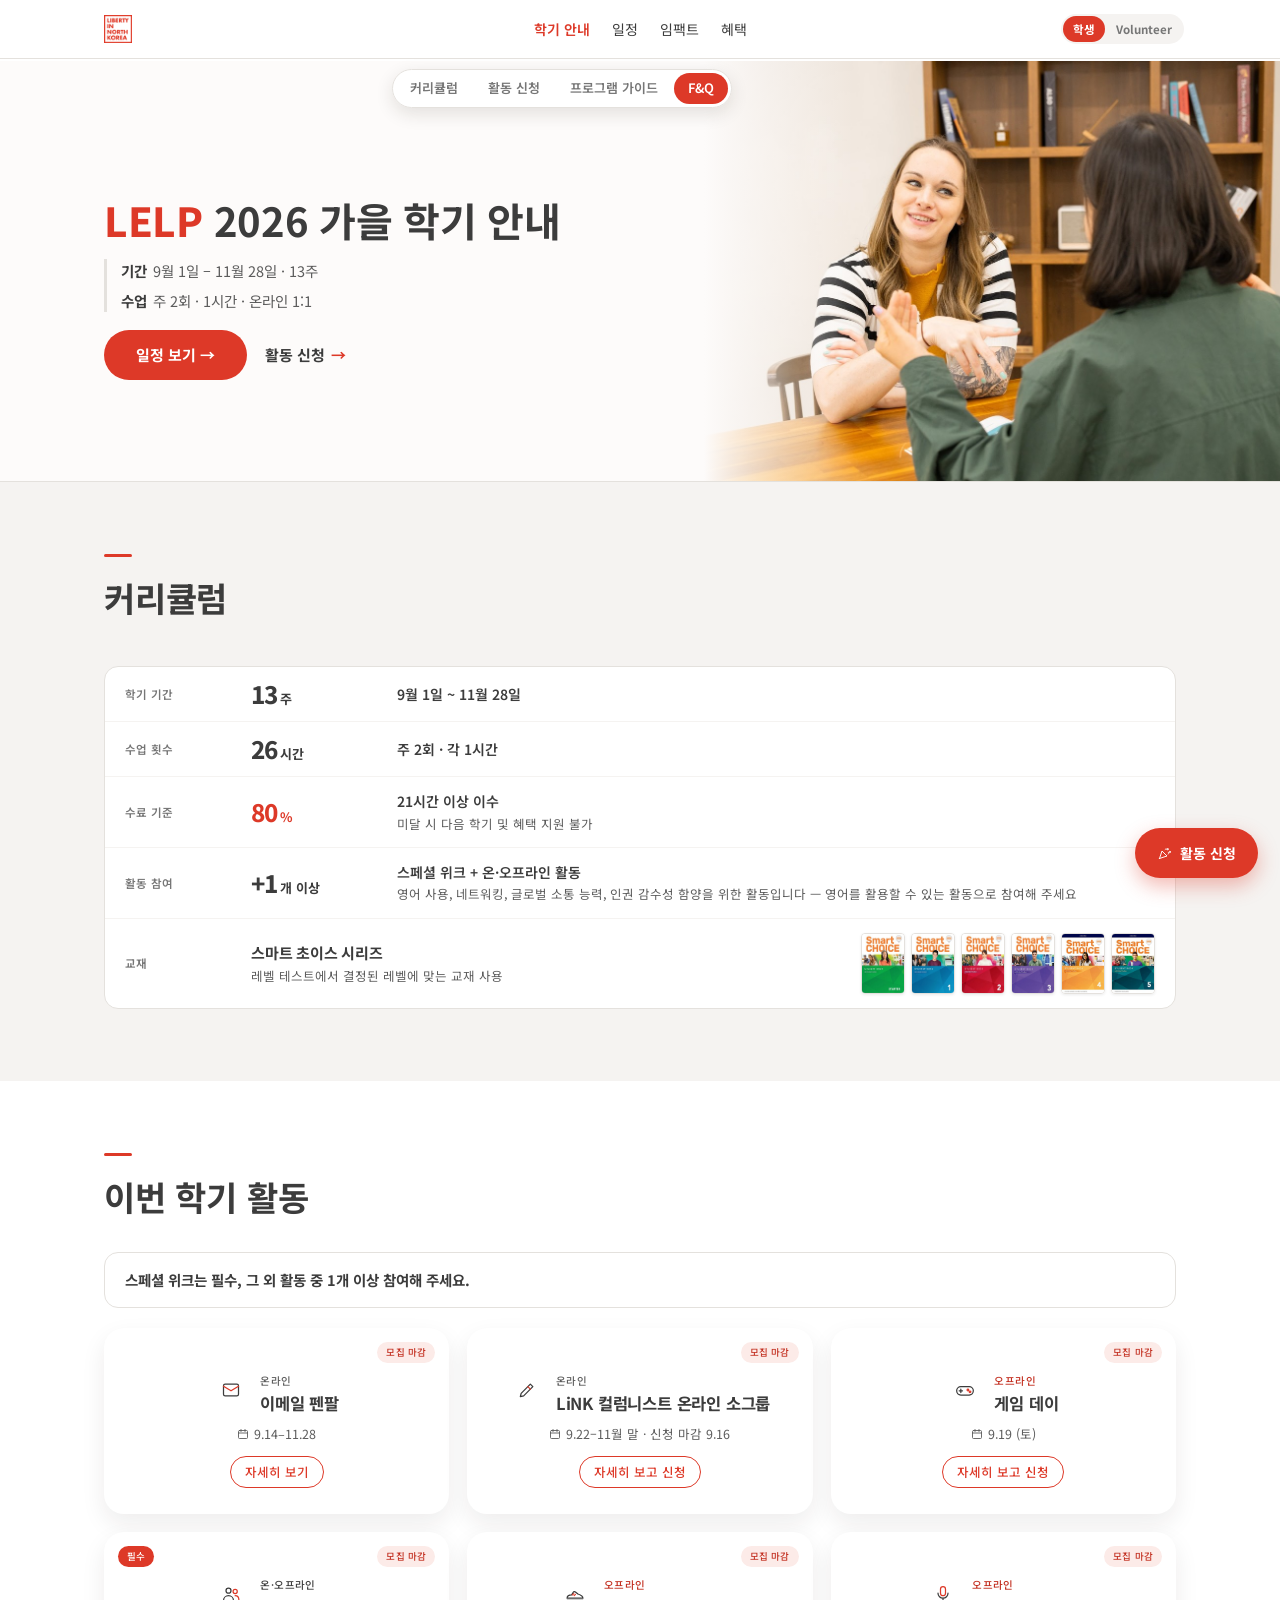
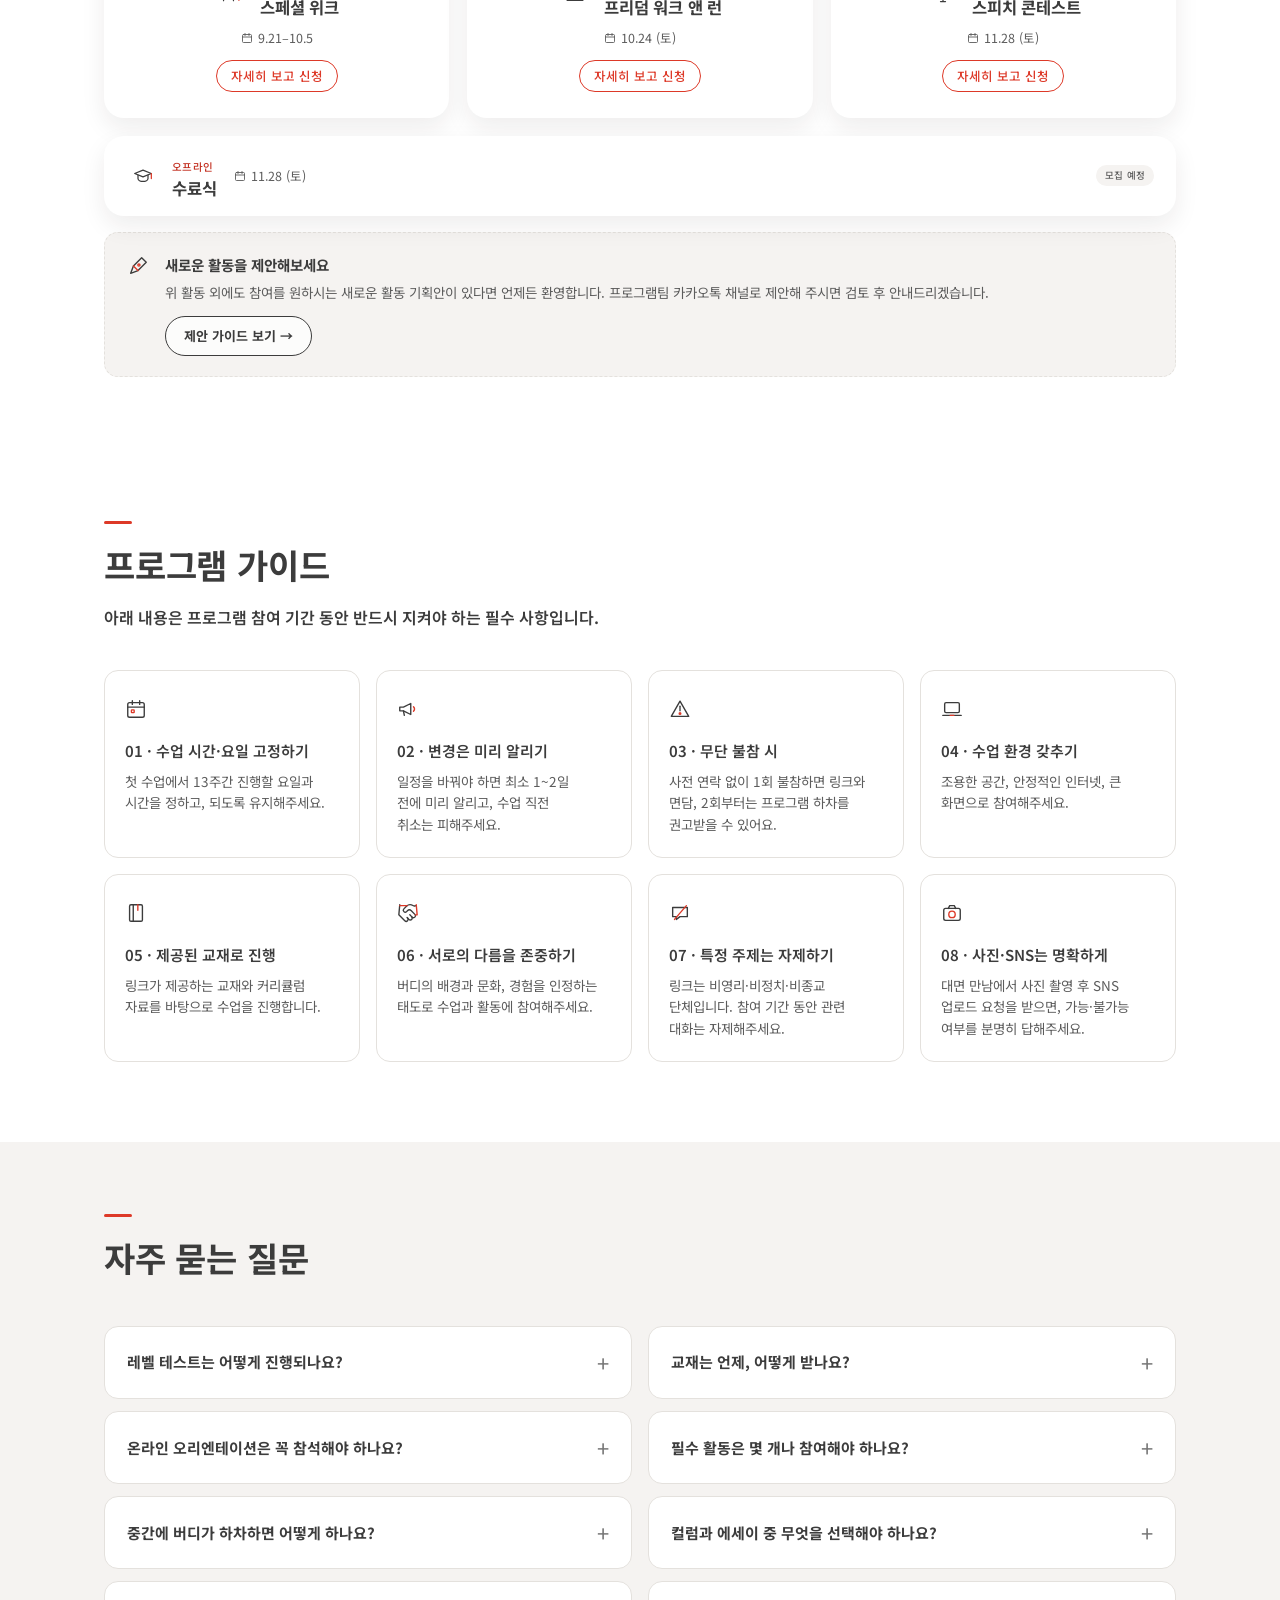
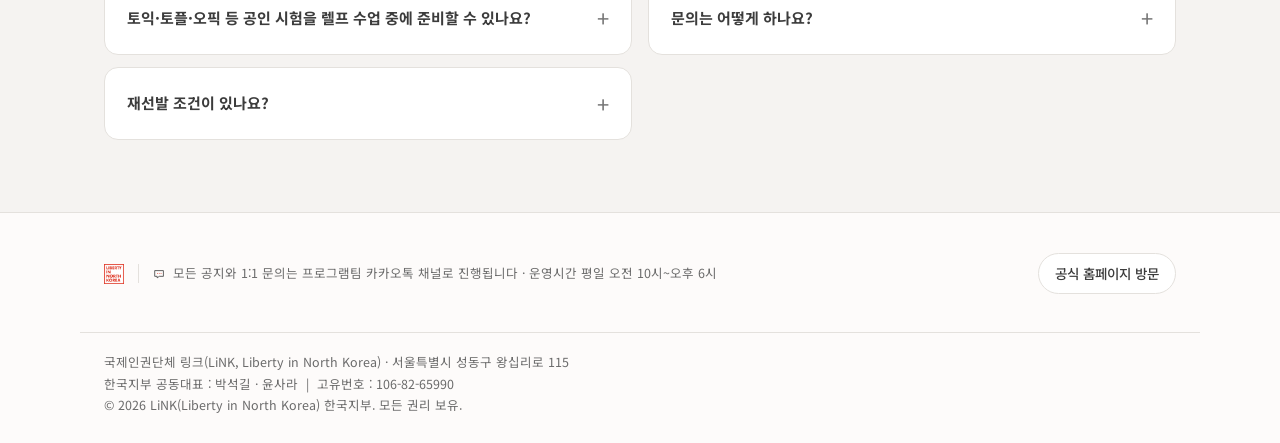
==== commit b65d7afc: "Completion Ceremony: show the card as "모집 예정" only, keep the page closed The ceremony card is visibl" ====
--- a/index.html
+++ b/index.html
@@ -237,6 +237,17 @@
             <span class="ac-date"><span data-r-student>11.28 (토)</span><span data-r-volunteer>Nov 28 (Sat)</span></span>
             <a href="activity.html#act-speech" class="ac-btn"><span data-r-student>자세히 보고 신청</span><span data-r-volunteer>Details &amp; Apply</span></a>
           </div>
+          <div class="ac-card ac-cat-offline ac-card-wide">
+            <span class="ac-status ac-status-upcoming"><span data-r-student>모집 예정</span><span data-r-volunteer>Opening Soon</span></span>
+            <div class="ac-head">
+              <div class="ac-icon"><svg class="ic" aria-hidden="true"><use href="#ic-grad"/></svg></div>
+              <div class="ac-head-text">
+                <span class="ac-tag"><span data-r-student>오프라인</span><span data-r-volunteer>Offline</span></span>
+                <h4 class="ac-title"><span data-r-student>수료식</span><span data-r-volunteer>Completion Ceremony</span></h4>
+              </div>
+            </div>
+            <span class="ac-date"><span data-r-student>11.28 (토)</span><span data-r-volunteer>Nov 28 (Sat)</span></span>
+          </div>
         </div>
         <div class="activity-proposal">
           <div class="ap-icon"><svg class="ic" aria-hidden="true"><use href="#ic-pen"/></svg></div>
--- a/styles.css
+++ b/styles.css
@@ -1140,6 +1140,21 @@
 }
 .ac-btn:hover { background: var(--red); color: #fff; }
 
+/* The ceremony card would otherwise sit alone on the last row of the
+   grid. As a full-width band its parts run in a row instead of stacking,
+   which takes about a third of the height. */
+.ac-card-wide { grid-column: 1 / -1; display: flex; align-items: center; gap: 18px;
+  padding: 16px 22px; text-align: left; }
+.ac-card-wide .ac-head { order: 1; margin-bottom: 0; padding: 0; gap: 12px; }
+.ac-card-wide .ac-head-text { text-align: left; }
+.ac-card-wide .ac-date { order: 2; margin: 0; }
+.ac-card-wide .ac-status { order: 3; position: static; margin-left: auto; }
+.ac-card-wide .ac-btn { order: 4; }
+@media (max-width: 720px) {
+  .ac-card-wide { flex-wrap: wrap; gap: 10px 14px; padding: 18px 20px; }
+  .ac-card-wide .ac-status { order: 0; margin-left: 0; }
+  .ac-card-wide .ac-btn { order: 4; margin-left: auto; }
+}
 
 /* ---------- activities intro banner (top of activities section) ---------- */
 /* One plain neutral banner holding both the section's "why" line and the
@@ -2831,6 +2846,9 @@
 /* The free-topic box only matters once 자유 주제 is the chosen topic. */
 .sf-free { display: none; }
 .sf-opts:has(.sf-opt:last-child input:checked) + .sf-free { display: block; }
+/* The vegan question only concerns people who are staying for dinner. */
+#cf-modal .cf-vegan { display: none; }
+#cf-modal:has(.cf-join:checked) .cf-vegan { display: block; }
 /* Same for the speech form: the meal question only appears once someone says they are staying. */
 #sf-modal .sf-diet { display: none; }
 #sf-modal:has(.sf-join:checked) .sf-diet { display: block; }
@@ -2928,3 +2946,10 @@
   .sp-apply-top .btn { width: 100%; }
   .sp-facts { grid-template-columns: 1fr; }
 }
+
+/* ---------- held back from visitors ----------
+   Anything marked data-unpublished is in the page but not shown: the Completion
+   Ceremony recruitment page, its sign-up dialog, its card on the semester guide,
+   and the link to it from the Speech Contest page. Delete the attribute from
+   those four elements to publish it. */
+[data-unpublished] { display: none !important; }
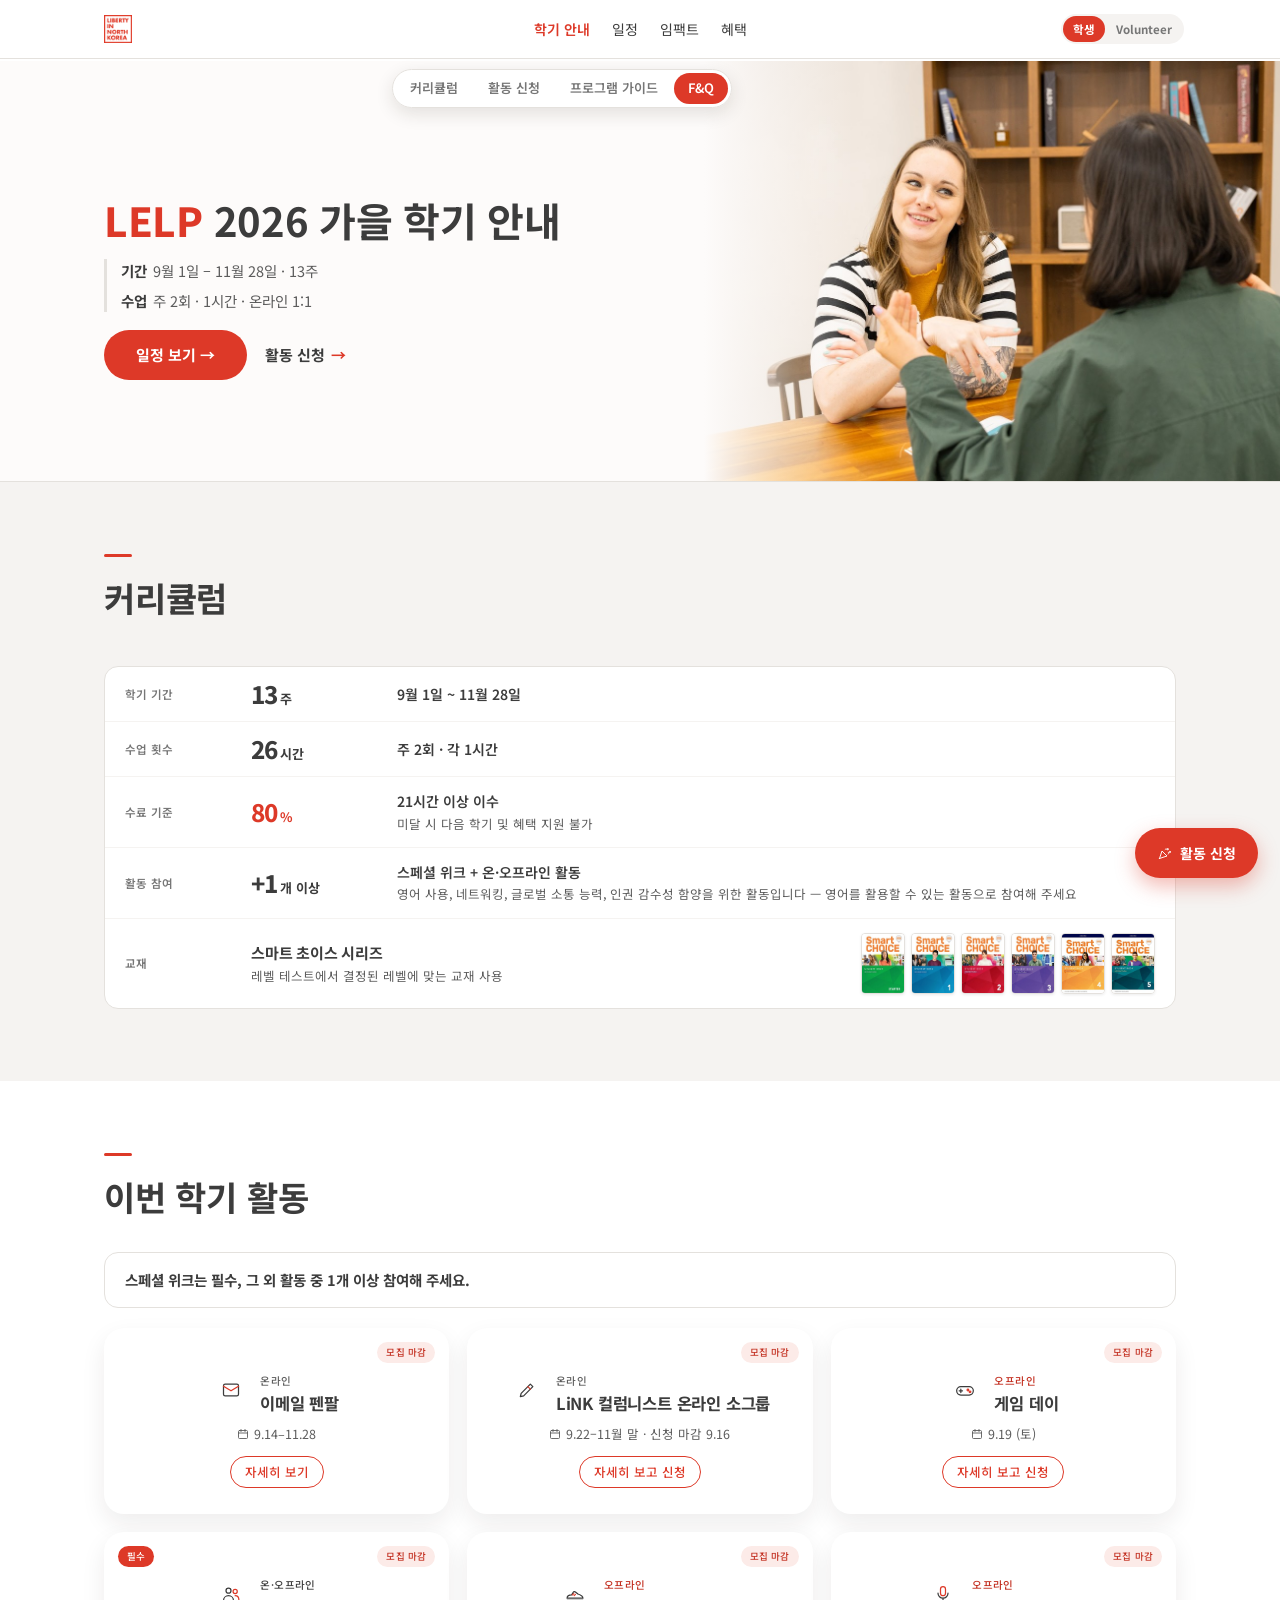
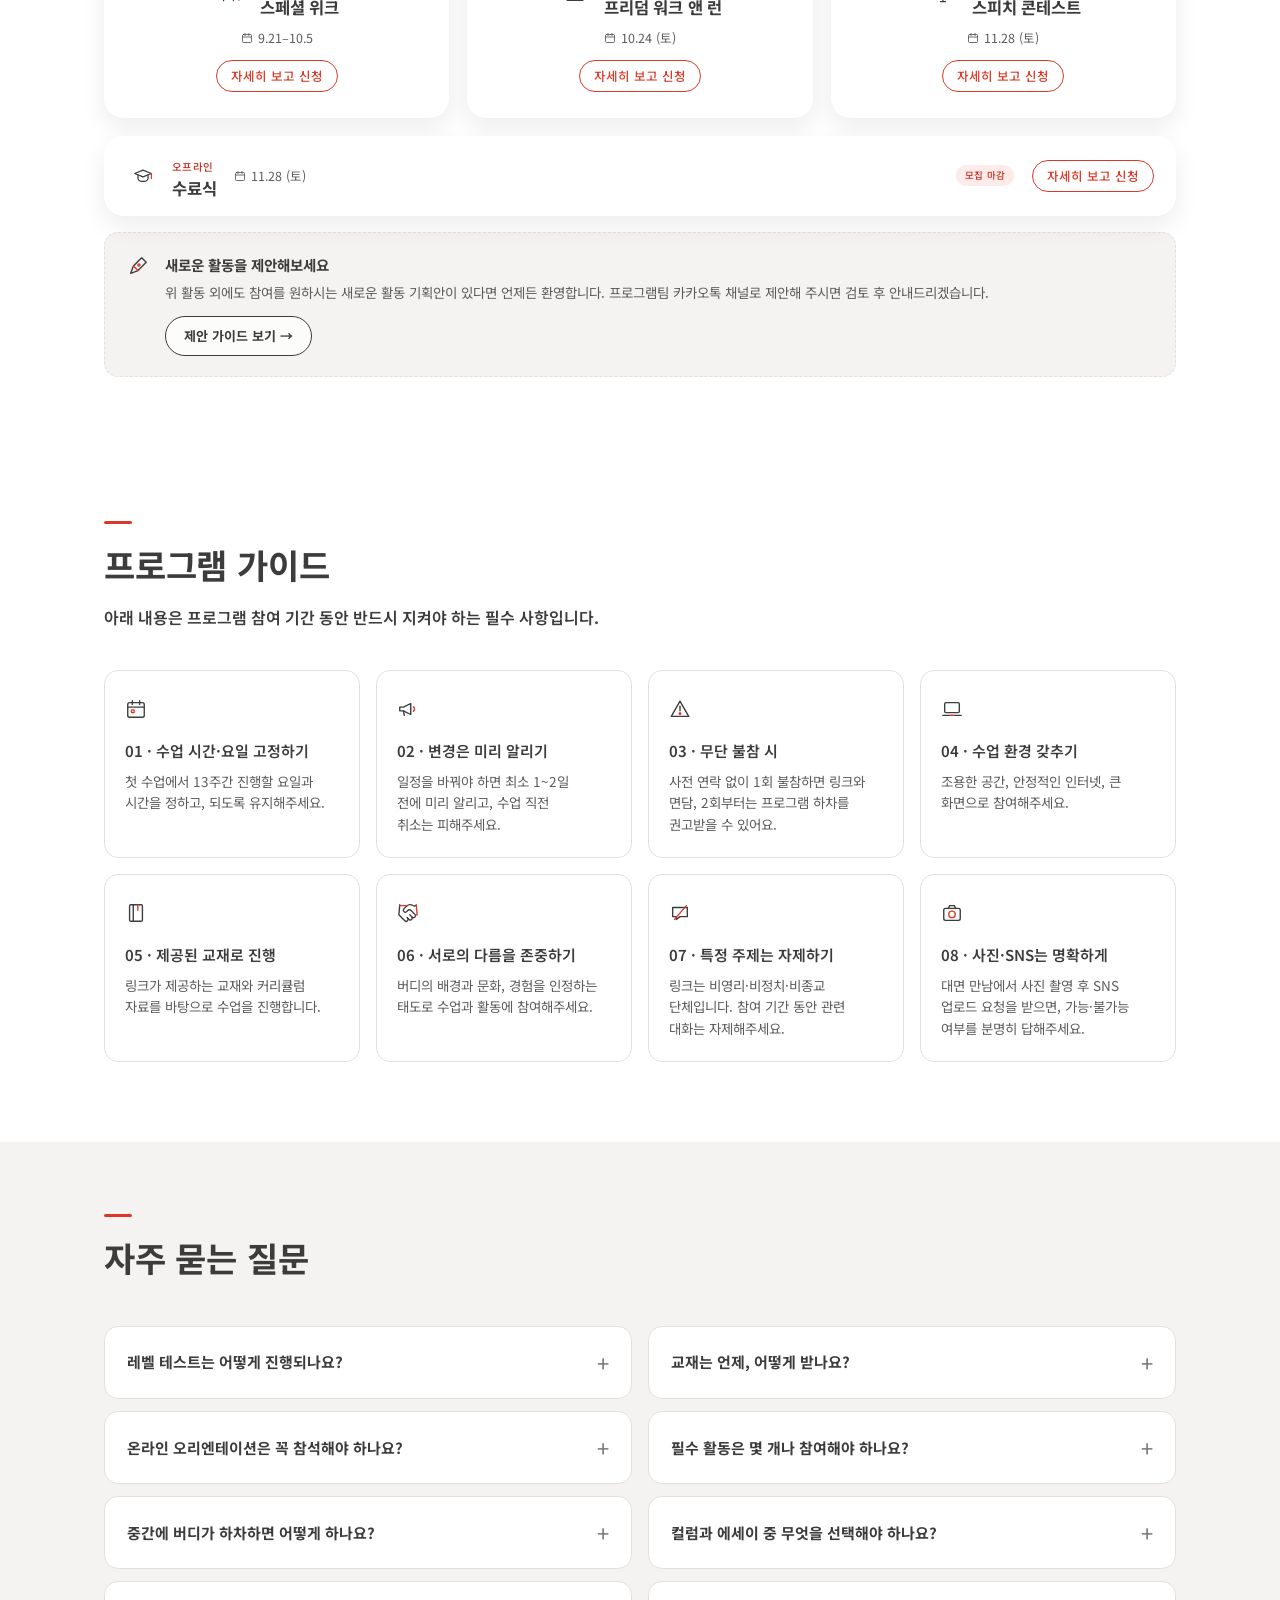
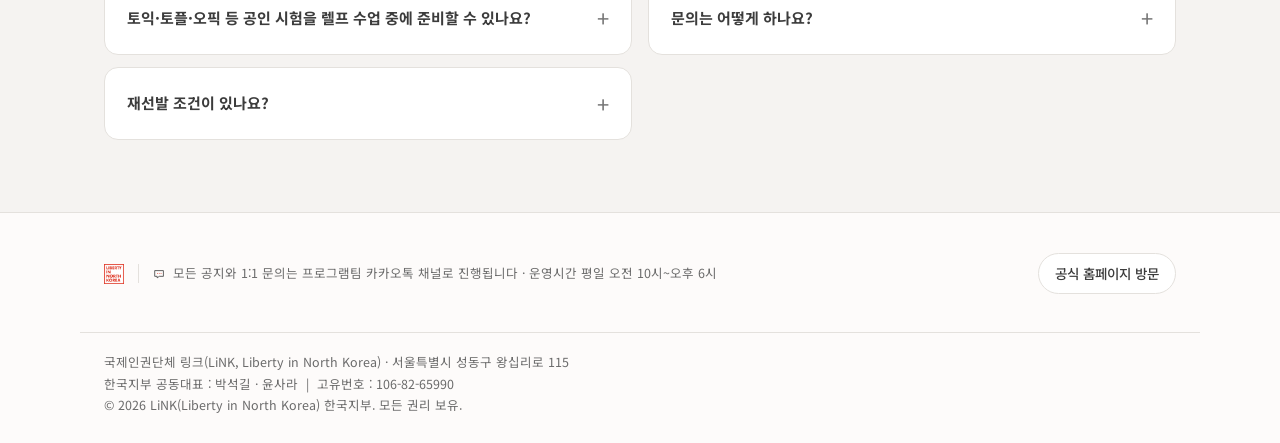
==== commit e9ebf193: "Completion Ceremony: open the recruitment page Unhides the page, its sign-up dialog and the link fro" ====
--- a/index.html
+++ b/index.html
@@ -12,7 +12,7 @@
 <link rel="stylesheet" href="styles.css">
 </head>
 <body data-role="student" data-page="schedule">
-<svg class="ic-sprite" aria-hidden="true" focusable="false"><symbol id="ic-calendar" viewBox="0 0 24 24"><rect x="3" y="5" width="18" height="16" rx="2"/><path d="M3 10h18M8 3v4M16 3v4"/><rect style="stroke:var(--ic-accent);fill:var(--ic-accent-fill)" x="7" y="13" width="3" height="3" rx="0.5"/></symbol><symbol id="ic-megaphone" viewBox="0 0 24 24"><path d="M3 10v4h4l8 4V6l-8 4H3z"/><path d="M7 14l1 5"/><path style="stroke:var(--ic-accent)" d="M18 9.5c1.5 1.5 1.5 3.5 0 5"/></symbol><symbol id="ic-alert" viewBox="0 0 24 24"><path d="M12 3.5 21.5 20H2.5L12 3.5z"/><path d="M12 9v5"/><circle style="stroke:var(--ic-accent);fill:var(--ic-accent-fill)" cx="12" cy="17" r="0.9"/></symbol><symbol id="ic-laptop" viewBox="0 0 24 24"><rect x="4" y="5" width="16" height="11" rx="1.5"/><path d="M2 19h20"/><path style="stroke:var(--ic-accent)" d="M10 19h4"/></symbol><symbol id="ic-book" viewBox="0 0 24 24"><rect x="5" y="3" width="14" height="18" rx="1.5"/><path d="M9 3v18"/><path style="stroke:var(--ic-accent)" d="M14 3v6"/></symbol><symbol id="ic-handshake" viewBox="0 0 24 24"><path d="m11 17 2 2a1 1 0 1 0 3-3"/><path d="m14 14 2.5 2.5a1 1 0 1 0 3-3l-3.88-3.88a3 3 0 0 0-4.24 0l-.88.88a1 1 0 1 1-3-3l2.81-2.81a5.79 5.79 0 0 1 7.06-.87l.47.28a2 2 0 0 0 1.42.25L21 4"/><path style="stroke:var(--ic-accent)" d="m21 3 1 11h-2"/><path d="M3 3 2 14l6.5 6.5a1 1 0 1 0 3-3"/><path style="stroke:var(--ic-accent)" d="M3 4h8"/></symbol><symbol id="ic-topic-off" viewBox="0 0 24 24"><path d="M4 6h16v10h-8l-4 3v-3H4z"/><path style="stroke:var(--ic-accent)" d="M6 19 19 4"/></symbol><symbol id="ic-camera" viewBox="0 0 24 24"><rect x="3" y="7" width="18" height="13" rx="2"/><path d="M8 7l1.5-3h5L16 7"/><circle style="stroke:var(--ic-accent);fill:var(--ic-accent-fill)" cx="12" cy="13.5" r="3.5"/></symbol><symbol id="ic-pencil" viewBox="0 0 24 24"><path d="M4 20l1-4L16 5l3 3L8 19l-4 1z"/><path style="stroke:var(--ic-accent)" d="M13 8l3 3"/></symbol><symbol id="ic-mail" viewBox="0 0 24 24"><rect x="3" y="5" width="18" height="14" rx="2"/><path style="stroke:var(--ic-accent)" d="M3 7.5 12 13l9-5.5"/></symbol><symbol id="ic-mic" viewBox="0 0 24 24"><rect style="stroke:var(--ic-accent);fill:var(--ic-accent-fill)" x="9" y="3" width="6" height="11" rx="3"/><path d="M6 11a6 6 0 0 0 12 0M12 17v4M9 21h6"/></symbol><symbol id="ic-gamepad" viewBox="0 0 24 24"><rect x="2" y="8" width="20" height="10" rx="5"/><path d="M7 11v4M5 13h4"/><circle style="stroke:var(--ic-accent);fill:var(--ic-accent-fill)" cx="15.5" cy="12" r="1"/><circle style="stroke:var(--ic-accent);fill:var(--ic-accent-fill)" cx="18" cy="14.2" r="1"/></symbol><symbol id="ic-sneaker" viewBox="0 0 24 24"><path d="M2.5 17h19c0-3-3-4-6-5l-3-2.5c-1-.8-2-.6-2.6.4L8 13c-3 0-5.5 1-5.5 4z"/><path d="M2.5 19.5h19"/><path style="stroke:var(--ic-accent)" d="M9 13l1.5-1.5M11 14l1.5-1.5"/></symbol><symbol id="ic-people" viewBox="0 0 24 24"><circle cx="9" cy="8" r="3"/><path d="M3 20c0-3.5 2.7-6 6-6s6 2.5 6 6"/><circle style="stroke:var(--ic-accent);fill:var(--ic-accent-fill)" cx="17" cy="9" r="2.5"/><path style="stroke:var(--ic-accent)" d="M17 14c2.5 0 4.5 2 4.5 5.5"/></symbol><symbol id="ic-clapper" viewBox="0 0 24 24"><rect x="3" y="10" width="18" height="11" rx="2"/><path d="M3 10l2-5 16 2-1 3"/><path style="stroke:var(--ic-accent)" d="M8 5.5l2 4M13 6.2l2 4"/></symbol><symbol id="ic-party" viewBox="0 0 24 24"><path style="stroke:var(--ic-accent);fill:var(--ic-accent-fill)" d="M4 20l4-12 8 8-12 4z"/><path d="M13 5.5c1-1 2-1 3 0M18 10c1 1 1 2 0 3"/><circle cx="17" cy="5" r="0.9"/><circle cx="20.5" cy="9.5" r="0.9"/></symbol><symbol id="ic-pin" viewBox="0 0 24 24"><path d="M12 21s-7-6-7-11a7 7 0 0 1 14 0c0 5-7 11-7 11z"/><circle style="stroke:var(--ic-accent);fill:var(--ic-accent-fill)" cx="12" cy="10" r="2.5"/></symbol><symbol id="ic-pen" viewBox="0 0 24 24"><path d="M4 20l3-8 9-9 5 5-9 9-8 3z"/><path style="stroke:var(--ic-accent)" d="M7 12l5 5"/><circle style="stroke:var(--ic-accent);fill:var(--ic-accent-fill)" cx="13" cy="11" r="1.2"/></symbol><symbol id="ic-books" viewBox="0 0 24 24"><rect x="3.5" y="4" width="4" height="16" rx="1"/><rect style="stroke:var(--ic-accent);fill:var(--ic-accent-fill)" x="9.5" y="4" width="4" height="16" rx="1"/><path d="M15 5.5l3.8-1 3.7 14.5-3.8 1z"/></symbol><symbol id="ic-globe" viewBox="0 0 24 24"><circle cx="12" cy="12" r="9"/><ellipse cx="12" cy="12" rx="3.8" ry="9"/><path style="stroke:var(--ic-accent)" d="M3 12h18M4.5 7.5h15M4.5 16.5h15"/></symbol><symbol id="ic-sprout" viewBox="0 0 24 24"><path d="M12 21V11"/><path d="M12 13c0-4-3-6.5-7.5-6.5C4.5 10.5 7.5 13 12 13z"/><path style="stroke:var(--ic-accent);fill:var(--ic-accent-fill)" d="M12 11c0-4 3-6.5 7.5-6.5C19.5 8.5 16.5 11 12 11z"/></symbol><symbol id="ic-grad" viewBox="0 0 24 24"><path d="M2 9l10-4 10 4-10 4L2 9z"/><path d="M6 11v4c0 2 3 3.5 6 3.5s6-1.5 6-3.5v-4"/><path style="stroke:var(--ic-accent)" d="M22 9v6"/></symbol><symbol id="ic-medal" viewBox="0 0 24 24"><circle style="stroke:var(--ic-accent);fill:var(--ic-accent-fill)" cx="12" cy="15" r="5"/><path d="M9.5 10.5 6.5 3H11l1.5 3.5M14.5 10.5 17.5 3H13"/></symbol><symbol id="ic-trophy" viewBox="0 0 24 24"><path d="M7 4h10v5a5 5 0 0 1-10 0V4z"/><path d="M7 6H4a3 3 0 0 0 3 4M17 6h3a3 3 0 0 1-3 4"/><path d="M12 14v3M8 20h8"/><path style="stroke:var(--ic-accent);fill:var(--ic-accent-fill)" d="M10 17h4v3h-4z"/></symbol><symbol id="ic-bulb" viewBox="0 0 24 24"><path d="M8.5 14a5.5 5.5 0 1 1 7 0c-1 1-1.5 2-1.5 3h-4c0-1-.5-2-1.5-3z"/><path d="M10 20h4"/><path style="stroke:var(--ic-accent)" d="M11 10.5l1 2 1-2"/></symbol><symbol id="ic-card" viewBox="0 0 24 24"><rect x="2" y="6" width="20" height="13" rx="2"/><path style="stroke:var(--ic-accent);fill:var(--ic-accent-fill)" d="M2 9.5h20v2.5H2z"/><path d="M6 15.5h4"/></symbol><symbol id="ic-briefcase" viewBox="0 0 24 24"><rect x="3" y="8" width="18" height="12" rx="2"/><path d="M9 8V6a2 2 0 0 1 2-2h2a2 2 0 0 1 2 2v2"/><path style="stroke:var(--ic-accent)" d="M3 13h18"/></symbol><symbol id="ic-plane" viewBox="0 0 24 24"><path d="M3 11 21 4l-6 17-3-8-9-2z"/><path style="stroke:var(--ic-accent)" d="M12 13l9-9"/></symbol><symbol id="ic-dining" viewBox="0 0 24 24"><path d="M7 3v5a2 2 0 0 0 4 0V3M9 10v11"/><path style="stroke:var(--ic-accent);fill:var(--ic-accent-fill)" d="M17 3c-2.5 2-2.5 8 0 10v8"/></symbol><symbol id="ic-chat" viewBox="0 0 24 24"><path d="M4 5h16v11h-8l-4 3v-3H4z"/><path style="stroke:var(--ic-accent)" d="M8.5 10.5h.01M12 10.5h.01M15.5 10.5h.01"/></symbol><symbol id="ic-heart" viewBox="0 0 24 24"><path d="M12 20s-7-4.5-7-10a4 4 0 0 1 7-2.5A4 4 0 0 1 19 10c0 5.5-7 10-7 10z"/><path style="stroke:var(--ic-accent)" d="M8.3 9c.2-1 1-1.8 2-2.2"/></symbol><symbol id="ic-book-open" viewBox="0 0 24 24"><path d="M12 6c-2-1.5-5-1.5-8-.5V19c3-1 6-1 8 .5 2-1.5 5-1.5 8-.5V5.5c-3-1-6-1-8 .5z"/><path style="stroke:var(--ic-accent)" d="M12 6v13.5"/></symbol></svg>
+<svg class="ic-sprite" aria-hidden="true" focusable="false"><symbol id="ic-calendar" viewBox="0 0 24 24"><rect x="3" y="5" width="18" height="16" rx="2"/><path d="M3 10h18M8 3v4M16 3v4"/><rect style="stroke:var(--ic-accent);fill:var(--ic-accent-fill)" x="7" y="13" width="3" height="3" rx="0.5"/></symbol><symbol id="ic-megaphone" viewBox="0 0 24 24"><path d="M3 10v4h4l8 4V6l-8 4H3z"/><path d="M7 14l1 5"/><path style="stroke:var(--ic-accent)" d="M18 9.5c1.5 1.5 1.5 3.5 0 5"/></symbol><symbol id="ic-alert" viewBox="0 0 24 24"><path d="M12 3.5 21.5 20H2.5L12 3.5z"/><path d="M12 9v5"/><circle style="stroke:var(--ic-accent);fill:var(--ic-accent-fill)" cx="12" cy="17" r="0.9"/></symbol><symbol id="ic-laptop" viewBox="0 0 24 24"><rect x="4" y="5" width="16" height="11" rx="1.5"/><path d="M2 19h20"/><path style="stroke:var(--ic-accent)" d="M10 19h4"/></symbol><symbol id="ic-book" viewBox="0 0 24 24"><rect x="5" y="3" width="14" height="18" rx="1.5"/><path d="M9 3v18"/><path style="stroke:var(--ic-accent)" d="M14 3v6"/></symbol><symbol id="ic-handshake" viewBox="0 0 24 24"><path d="m11 17 2 2a1 1 0 1 0 3-3"/><path d="m14 14 2.5 2.5a1 1 0 1 0 3-3l-3.88-3.88a3 3 0 0 0-4.24 0l-.88.88a1 1 0 1 1-3-3l2.81-2.81a5.79 5.79 0 0 1 7.06-.87l.47.28a2 2 0 0 0 1.42.25L21 4"/><path style="stroke:var(--ic-accent)" d="m21 3 1 11h-2"/><path d="M3 3 2 14l6.5 6.5a1 1 0 1 0 3-3"/><path style="stroke:var(--ic-accent)" d="M3 4h8"/></symbol><symbol id="ic-topic-off" viewBox="0 0 24 24"><path d="M4 6h16v10h-8l-4 3v-3H4z"/><path style="stroke:var(--ic-accent)" d="M6 19 19 4"/></symbol><symbol id="ic-camera" viewBox="0 0 24 24"><rect x="3" y="7" width="18" height="13" rx="2"/><path d="M8 7l1.5-3h5L16 7"/><circle style="stroke:var(--ic-accent);fill:var(--ic-accent-fill)" cx="12" cy="13.5" r="3.5"/></symbol><symbol id="ic-pencil" viewBox="0 0 24 24"><path d="M4 20l1-4L16 5l3 3L8 19l-4 1z"/><path style="stroke:var(--ic-accent)" d="M13 8l3 3"/></symbol><symbol id="ic-mail" viewBox="0 0 24 24"><rect x="3" y="5" width="18" height="14" rx="2"/><path style="stroke:var(--ic-accent)" d="M3 7.5 12 13l9-5.5"/></symbol><symbol id="ic-mic" viewBox="0 0 24 24"><rect style="stroke:var(--ic-accent);fill:var(--ic-accent-fill)" x="9" y="3" width="6" height="11" rx="3"/><path d="M6 11a6 6 0 0 0 12 0M12 17v4M9 21h6"/></symbol><symbol id="ic-gamepad" viewBox="0 0 24 24"><rect x="2" y="8" width="20" height="10" rx="5"/><path d="M7 11v4M5 13h4"/><circle style="stroke:var(--ic-accent);fill:var(--ic-accent-fill)" cx="15.5" cy="12" r="1"/><circle style="stroke:var(--ic-accent);fill:var(--ic-accent-fill)" cx="18" cy="14.2" r="1"/></symbol><symbol id="ic-sneaker" viewBox="0 0 24 24"><path d="M2.5 17h19c0-3-3-4-6-5l-3-2.5c-1-.8-2-.6-2.6.4L8 13c-3 0-5.5 1-5.5 4z"/><path d="M2.5 19.5h19"/><path style="stroke:var(--ic-accent)" d="M9 13l1.5-1.5M11 14l1.5-1.5"/></symbol><symbol id="ic-people" viewBox="0 0 24 24"><circle cx="9" cy="8" r="3"/><path d="M3 20c0-3.5 2.7-6 6-6s6 2.5 6 6"/><circle style="stroke:var(--ic-accent);fill:var(--ic-accent-fill)" cx="17" cy="9" r="2.5"/><path style="stroke:var(--ic-accent)" d="M17 14c2.5 0 4.5 2 4.5 5.5"/></symbol><symbol id="ic-clapper" viewBox="0 0 24 24"><rect x="3" y="10" width="18" height="11" rx="2"/><path d="M3 10l2-5 16 2-1 3"/><path style="stroke:var(--ic-accent)" d="M8 5.5l2 4M13 6.2l2 4"/></symbol><symbol id="ic-party" viewBox="0 0 24 24"><path style="stroke:var(--ic-accent);fill:var(--ic-accent-fill)" d="M4 20l4-12 8 8-12 4z"/><path d="M13 5.5c1-1 2-1 3 0M18 10c1 1 1 2 0 3"/><circle cx="17" cy="5" r="0.9"/><circle cx="20.5" cy="9.5" r="0.9"/></symbol><symbol id="ic-pin" viewBox="0 0 24 24"><path d="M12 21s-7-6-7-11a7 7 0 0 1 14 0c0 5-7 11-7 11z"/><circle style="stroke:var(--ic-accent);fill:var(--ic-accent-fill)" cx="12" cy="10" r="2.5"/></symbol><symbol id="ic-pen" viewBox="0 0 24 24"><path d="M4 20l3-8 9-9 5 5-9 9-8 3z"/><path style="stroke:var(--ic-accent)" d="M7 12l5 5"/><circle style="stroke:var(--ic-accent);fill:var(--ic-accent-fill)" cx="13" cy="11" r="1.2"/></symbol><symbol id="ic-books" viewBox="0 0 24 24"><rect x="3.5" y="4" width="4" height="16" rx="1"/><rect style="stroke:var(--ic-accent);fill:var(--ic-accent-fill)" x="9.5" y="4" width="4" height="16" rx="1"/><path d="M15 5.5l3.8-1 3.7 14.5-3.8 1z"/></symbol><symbol id="ic-globe" viewBox="0 0 24 24"><circle cx="12" cy="12" r="9"/><ellipse cx="12" cy="12" rx="3.8" ry="9"/><path style="stroke:var(--ic-accent)" d="M3 12h18M4.5 7.5h15M4.5 16.5h15"/></symbol><symbol id="ic-sprout" viewBox="0 0 24 24"><path d="M12 21V11"/><path d="M12 13c0-4-3-6.5-7.5-6.5C4.5 10.5 7.5 13 12 13z"/><path style="stroke:var(--ic-accent);fill:var(--ic-accent-fill)" d="M12 11c0-4 3-6.5 7.5-6.5C19.5 8.5 16.5 11 12 11z"/></symbol><symbol id="ic-grad" viewBox="0 0 24 24"><path d="M2 9l10-4 10 4-10 4L2 9z"/><path d="M6 11v4c0 2 3 3.5 6 3.5s6-1.5 6-3.5v-4"/><path style="stroke:var(--ic-accent)" d="M22 9v6"/></symbol><symbol id="ic-medal" viewBox="0 0 24 24"><circle style="stroke:var(--ic-accent);fill:var(--ic-accent-fill)" cx="12" cy="15" r="5"/><path d="M9.5 10.5 6.5 3H11l1.5 3.5M14.5 10.5 17.5 3H13"/></symbol><symbol id="ic-sparkle" viewBox="0 0 24 24"><path d="M10 3c.7 4.3 2.2 5.8 6.5 6.5-4.3.7-5.8 2.2-6.5 6.5-.7-4.3-2.2-5.8-6.5-6.5C7.8 8.8 9.3 7.3 10 3z"/><path style="stroke:var(--ic-accent)" d="M18 14.5v5M15.5 17h5"/></symbol><symbol id="ic-trophy" viewBox="0 0 24 24"><path d="M7 4h10v5a5 5 0 0 1-10 0V4z"/><path d="M7 6H4a3 3 0 0 0 3 4M17 6h3a3 3 0 0 1-3 4"/><path d="M12 14v3M8 20h8"/><path style="stroke:var(--ic-accent);fill:var(--ic-accent-fill)" d="M10 17h4v3h-4z"/></symbol><symbol id="ic-bulb" viewBox="0 0 24 24"><path d="M8.5 14a5.5 5.5 0 1 1 7 0c-1 1-1.5 2-1.5 3h-4c0-1-.5-2-1.5-3z"/><path d="M10 20h4"/><path style="stroke:var(--ic-accent)" d="M11 10.5l1 2 1-2"/></symbol><symbol id="ic-card" viewBox="0 0 24 24"><rect x="2" y="6" width="20" height="13" rx="2"/><path style="stroke:var(--ic-accent);fill:var(--ic-accent-fill)" d="M2 9.5h20v2.5H2z"/><path d="M6 15.5h4"/></symbol><symbol id="ic-briefcase" viewBox="0 0 24 24"><rect x="3" y="8" width="18" height="12" rx="2"/><path d="M9 8V6a2 2 0 0 1 2-2h2a2 2 0 0 1 2 2v2"/><path style="stroke:var(--ic-accent)" d="M3 13h18"/></symbol><symbol id="ic-plane" viewBox="0 0 24 24"><path d="M3 11 21 4l-6 17-3-8-9-2z"/><path style="stroke:var(--ic-accent)" d="M12 13l9-9"/></symbol><symbol id="ic-dining" viewBox="0 0 24 24"><path d="M7 3v5a2 2 0 0 0 4 0V3M9 10v11"/><path style="stroke:var(--ic-accent);fill:var(--ic-accent-fill)" d="M17 3c-2.5 2-2.5 8 0 10v8"/></symbol><symbol id="ic-chat" viewBox="0 0 24 24"><path d="M4 5h16v11h-8l-4 3v-3H4z"/><path style="stroke:var(--ic-accent)" d="M8.5 10.5h.01M12 10.5h.01M15.5 10.5h.01"/></symbol><symbol id="ic-heart" viewBox="0 0 24 24"><path d="M12 20s-7-4.5-7-10a4 4 0 0 1 7-2.5A4 4 0 0 1 19 10c0 5.5-7 10-7 10z"/><path style="stroke:var(--ic-accent)" d="M8.3 9c.2-1 1-1.8 2-2.2"/></symbol><symbol id="ic-book-open" viewBox="0 0 24 24"><path d="M12 6c-2-1.5-5-1.5-8-.5V19c3-1 6-1 8 .5 2-1.5 5-1.5 8-.5V5.5c-3-1-6-1-8 .5z"/><path style="stroke:var(--ic-accent)" d="M12 6v13.5"/></symbol></svg>
 
 <!-- ============ HEADER ============ -->
 <header class="site-header">
@@ -247,6 +247,7 @@
               </div>
             </div>
             <span class="ac-date"><span data-r-student>11.28 (토)</span><span data-r-volunteer>Nov 28 (Sat)</span></span>
+            <a href="activity.html#act-ceremony" class="ac-btn"><span data-r-student>자세히 보고 신청</span><span data-r-volunteer>Details &amp; Apply</span></a>
           </div>
         </div>
         <div class="activity-proposal">
--- a/styles.css
+++ b/styles.css
@@ -1141,19 +1141,17 @@
 .ac-btn:hover { background: var(--red); color: #fff; }
 
 /* The ceremony card would otherwise sit alone on the last row of the
-   grid. As a full-width band its parts run in a row instead of stacking,
-   which takes about a third of the height. */
-.ac-card-wide { grid-column: 1 / -1; display: flex; align-items: center; gap: 18px;
-  padding: 16px 22px; text-align: left; }
-.ac-card-wide .ac-head { order: 1; margin-bottom: 0; padding: 0; gap: 12px; }
-.ac-card-wide .ac-head-text { text-align: left; }
-.ac-card-wide .ac-date { order: 2; margin: 0; }
-.ac-card-wide .ac-status { order: 3; position: static; margin-left: auto; }
-.ac-card-wide .ac-btn { order: 4; }
-@media (max-width: 720px) {
-  .ac-card-wide { flex-wrap: wrap; gap: 10px 14px; padding: 18px 20px; }
-  .ac-card-wide .ac-status { order: 0; margin-left: 0; }
-  .ac-card-wide .ac-btn { order: 4; margin-left: auto; }
+   grid. On wide screens it is a full-width band whose parts run in a row,
+   which takes about a third of the height. On a phone the grid is a single
+   column, so there it is left as a regular card like all the others. */
+@media (min-width: 721px) {
+  .ac-card-wide { grid-column: 1 / -1; display: flex; align-items: center; gap: 18px;
+    padding: 16px 22px; text-align: left; }
+  .ac-card-wide .ac-head { order: 1; margin-bottom: 0; padding: 0; gap: 12px; }
+  .ac-card-wide .ac-head-text { text-align: left; }
+  .ac-card-wide .ac-date { order: 2; margin: 0; }
+  .ac-card-wide .ac-status { order: 3; position: static; margin-left: auto; }
+  .ac-card-wide .ac-btn { order: 4; }
 }
 
 /* ---------- activities intro banner (top of activities section) ---------- */
@@ -2927,6 +2925,68 @@
 .sp-table td em { display: block; font-style: normal; font-weight: 400; font-size: 11.5px;
   color: var(--gray-600); line-height: 1.55; margin-top: 2px; }
 .sp-row .v em { font-style: normal; font-weight: 600; color: var(--gray-600); }
+/* The two moments of the day get a ribbon band: a red rule on the left,
+   a tinted strip, a medal or trophy, and a tag riding the top edge. */
+.sp-row .v .sp-hi { position: relative; display: flex; align-items: center; gap: 8px;
+  margin: 14px 0 10px; padding: 11px 12px; background: var(--red-tint);
+  border-left: 4px solid var(--red); line-height: 1.4; }
+.sp-row .v .sp-hi .t { width: 40px; }
+.sp-hi .sp-hi-ic { width: 24px; height: 24px; }
+.sp-hi .sp-hi-l { font-weight: 800; font-size: 14px; color: var(--red-darker); }
+.sp-row .v .sp-hi-l em { display: block; margin-top: 1px; font-size: 11.5px; font-weight: 500; }
+.sp-hi .sp-hi-spark { width: 18px; height: 18px; margin-left: auto; }
+/* The running order splits into three parts with their time spans, so the
+   2-6 PM day reads at a glance. */
+.sp-row .v .sp-part { display: flex; align-items: baseline; gap: 6px; margin: 16px 0 6px;
+  padding-bottom: 5px; border-bottom: 1.5px solid var(--ink); font-size: 13px; font-weight: 800; color: var(--ink); }
+.sp-row .v .sp-part:first-child { margin-top: 2px; }
+.sp-row .v .sp-part b { color: var(--red); font-weight: 800; }
+.sp-part .sp-part-time { margin-left: auto; font-size: 12px; font-weight: 700; color: var(--gray-600);
+  font-variant-numeric: tabular-nums; }
+/* Completion Ceremony page and its sign-up form: gold and teal from the LiNK brand palette. */
+.activity-detail-block[data-activity="act-ceremony"], #cf-modal {
+  --red: #21373a; --red-dark: #21373a; --red-darker: #21373a; --red-tint: #f8f8f8; --red-tint-2: #acc6c5;
+}
+.activity-detail-block[data-activity="act-ceremony"] .btn-primary, #cf-modal .btn-primary { background: #ffc661; color: #21373a; }
+.activity-detail-block[data-activity="act-ceremony"] .btn-primary:hover, #cf-modal .btn-primary:hover { background: #ffc63d; }
+#cf-modal .sf-q.is-missing .sf-input { border-color: #dd3928; }
+/* Running order: the part 1 awards band is gold, the part 2 speech band is blue-gray. */
+.activity-detail-block[data-activity="act-ceremony"] .sp-row .v .sp-hi { background: #f8f8f8; border: 1px solid #ffc661; border-left: 4px solid #ffc661; }
+.activity-detail-block[data-activity="act-ceremony"] .sp-row .v .sp-hi .sp-hi-rib { background: #ffc661; color: #21373a; }
+.activity-detail-block[data-activity="act-ceremony"] .sp-row .v .sp-hi .sp-hi-half + .sp-hi-half { border-left-color: #ffc661; }
+.activity-detail-block[data-activity="act-ceremony"] .sp-row .v .sp-hi:not(.sp-hi-duo) { background: #acc6c5; border-color: #acc6c5; border-left-color: #21373a; }
+.activity-detail-block[data-activity="act-ceremony"] .sp-row .v .sp-hi:not(.sp-hi-duo) .sp-hi-rib { background: #21373a; color: #fff; }
+.activity-detail-block[data-activity="act-ceremony"] .sp-row .v .sp-hi:not(.sp-hi-duo) .sp-hi-l em { color: #21373a; }
+.activity-detail-block[data-activity="act-ceremony"] .sp-row .v .sp-part b::before { content: ""; display: inline-block; width: 8px; height: 8px; margin-right: 8px; border-radius: 2px; background: #21373a; vertical-align: 1px; }
+.activity-detail-block[data-activity="act-ceremony"] .sp-row .v .sp-part:first-child b::before { background: #ffc661; }
+/* Best-dresser banner above the sign-up button. */
+.sp-gift { display: flex; align-items: flex-start; gap: 12px; margin: 22px 0 0; padding: 13px 16px;
+  background: #f8f8f8; border: 1px solid #ffc661; border-left: 4px solid #ffc661; line-height: 1.5; }
+.sp-gift .sp-gift-ic { width: 22px; height: 22px; flex: none; margin-top: 1px; color: #21373a; }
+.sp-gift .sp-gift-body { flex: 1; min-width: 0; }
+.sp-gift .sp-gift-body > span { display: block; }
+.sp-gift .sp-gift-head { display: flex; align-items: center; }
+.sp-gift .sp-gift-title { display: inline-block; padding: 2px 10px; background: #ffc661; font-size: 14px; font-weight: 700; color: #21373a; }
+.sp-gift .sp-gift-chip { flex: none; margin-left: auto; padding: 2px 12px; border-radius: 999px; background: #ffc661;
+  color: #21373a; font-size: 11px; font-weight: 700; letter-spacing: 0.02em; }
+.sp-gift .sp-gift-text { margin-top: 3px; font-size: 13px; color: #4d4d4d; }
+.sp-gift .sp-gift-text > span { display: block; }
+.sp-gift .sp-gift-text .s { display: block; text-wrap: balance; }
+.sp-gift .sp-gift-note { margin-top: 2px; font-size: 12.5px; color: #999999; text-wrap: balance; }
+@media (max-width: 560px) { .sp-gift { gap: 10px; padding: 12px; } .sp-gift .sp-gift-title { font-size: 13.5px; } .sp-gift .sp-gift-text { font-size: 12.5px; } }
+/* Two awards share one band: a thin rule between the halves, stacked on phones. */
+.sp-hi-halves { display: flex; flex: 1; min-width: 0; }
+.sp-hi-half { display: flex; flex: 1 1 0; align-items: center; gap: 8px; min-width: 0; padding: 0 12px; }
+.sp-hi-half + .sp-hi-half { border-left: 1px solid #ffc661; }
+.sp-hi-half:first-child { padding-left: 0; }
+@media (max-width: 560px) {
+  .sp-hi-halves { flex-direction: column; gap: 8px; }
+  .sp-hi-half { padding: 0; }
+  .sp-hi-half + .sp-hi-half { border-left: 0; border-top: 1px solid #ffc661; padding-top: 8px; }
+}
+.sp-hi-rib { position: absolute; top: -9px; right: 10px; padding: 1px 8px; border-radius: 4px;
+  background: var(--red); color: #fff; font-size: 10px; font-weight: 800;
+  letter-spacing: 0.08em; line-height: 1.6; }
 /* Awards — the prize is the reason to enter, so it steps out of the list
    into two cards and the grand prize takes the red one. */
 .aw-cards { display: grid; grid-template-columns: 1fr 1fr; gap: 8px; }
